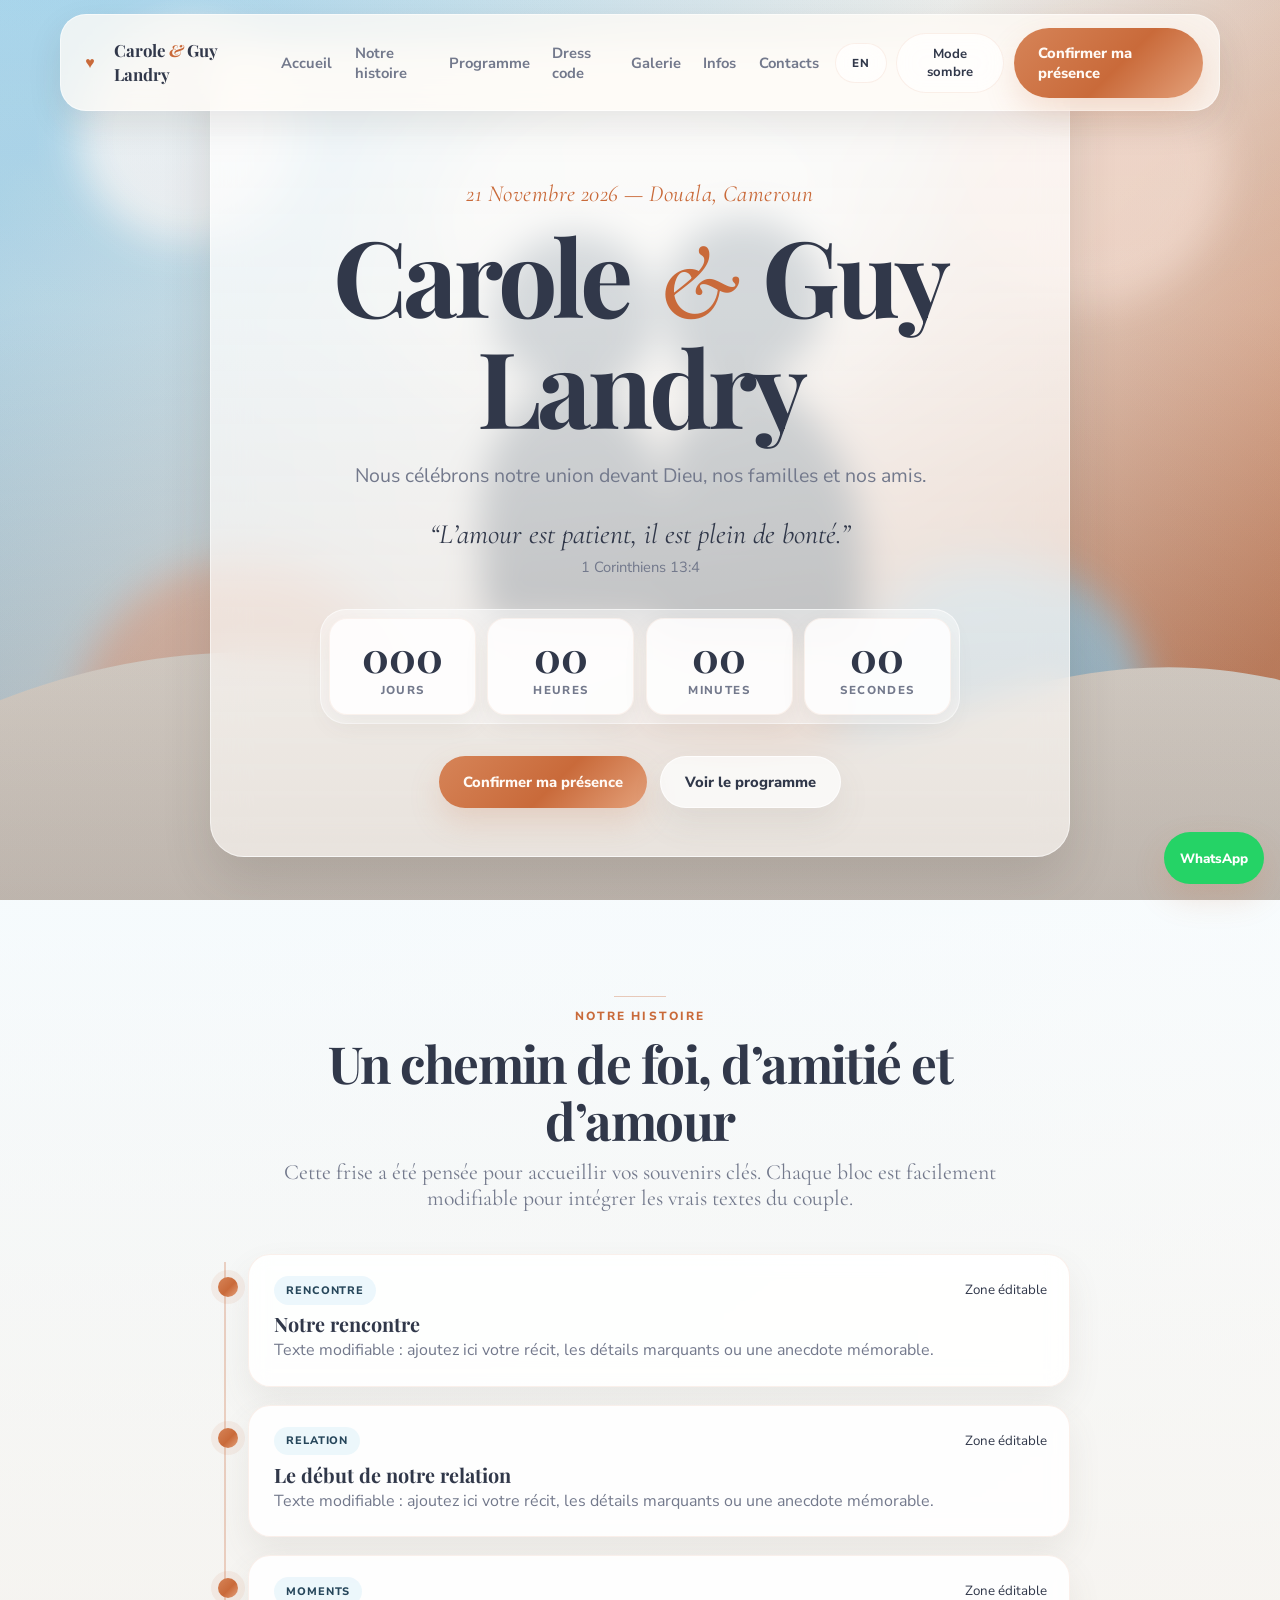
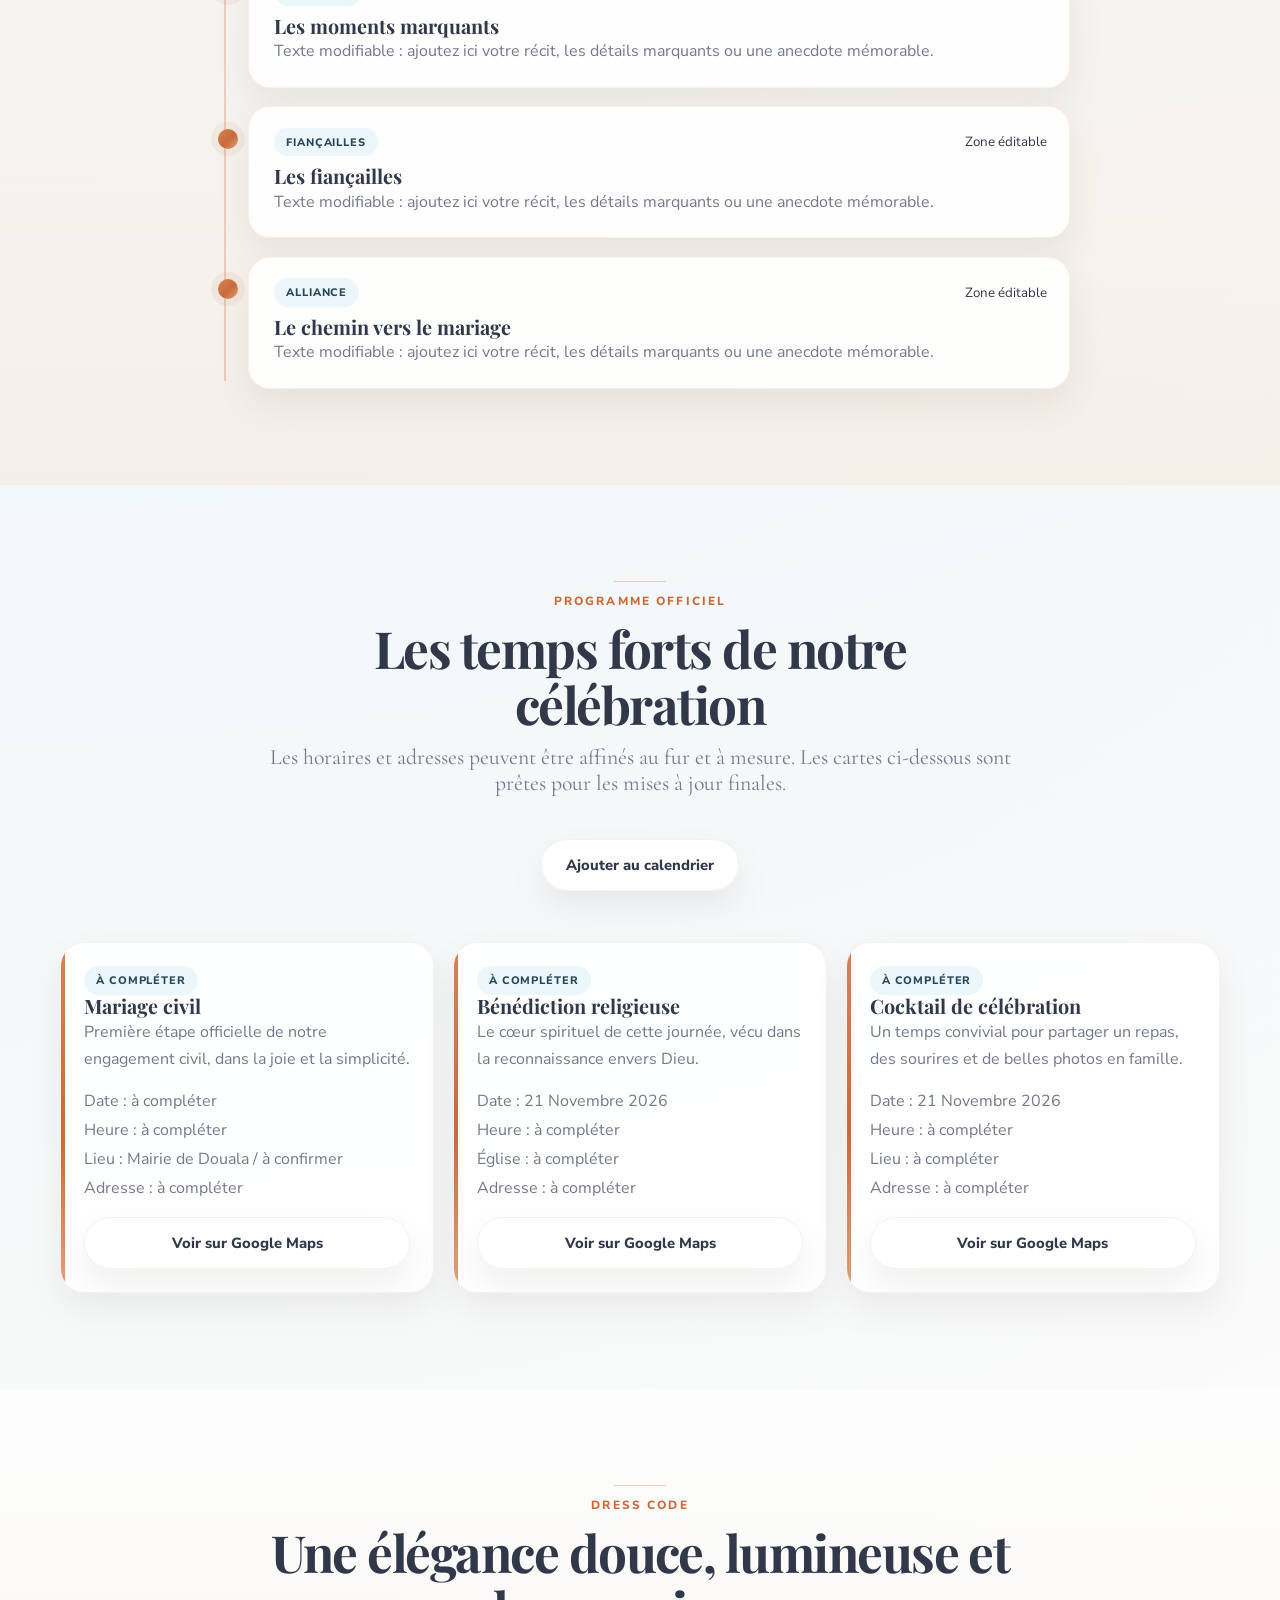
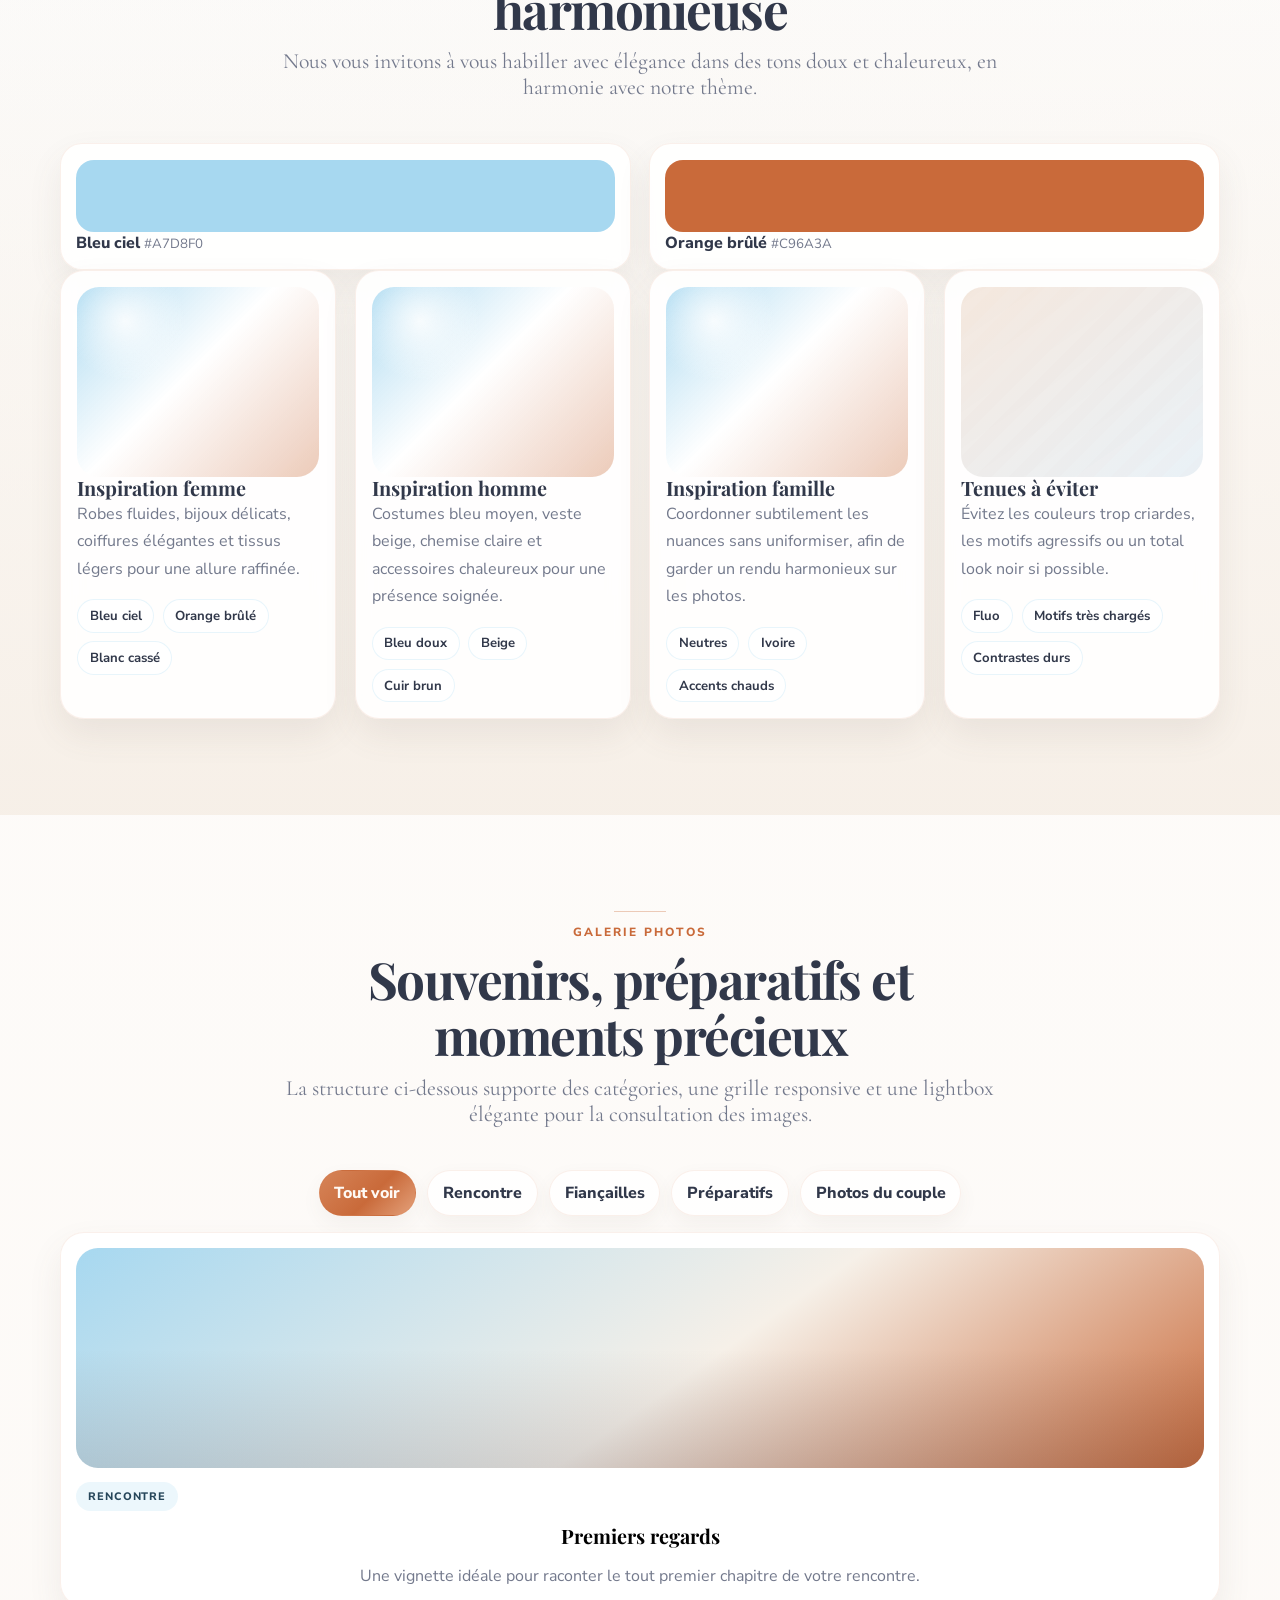
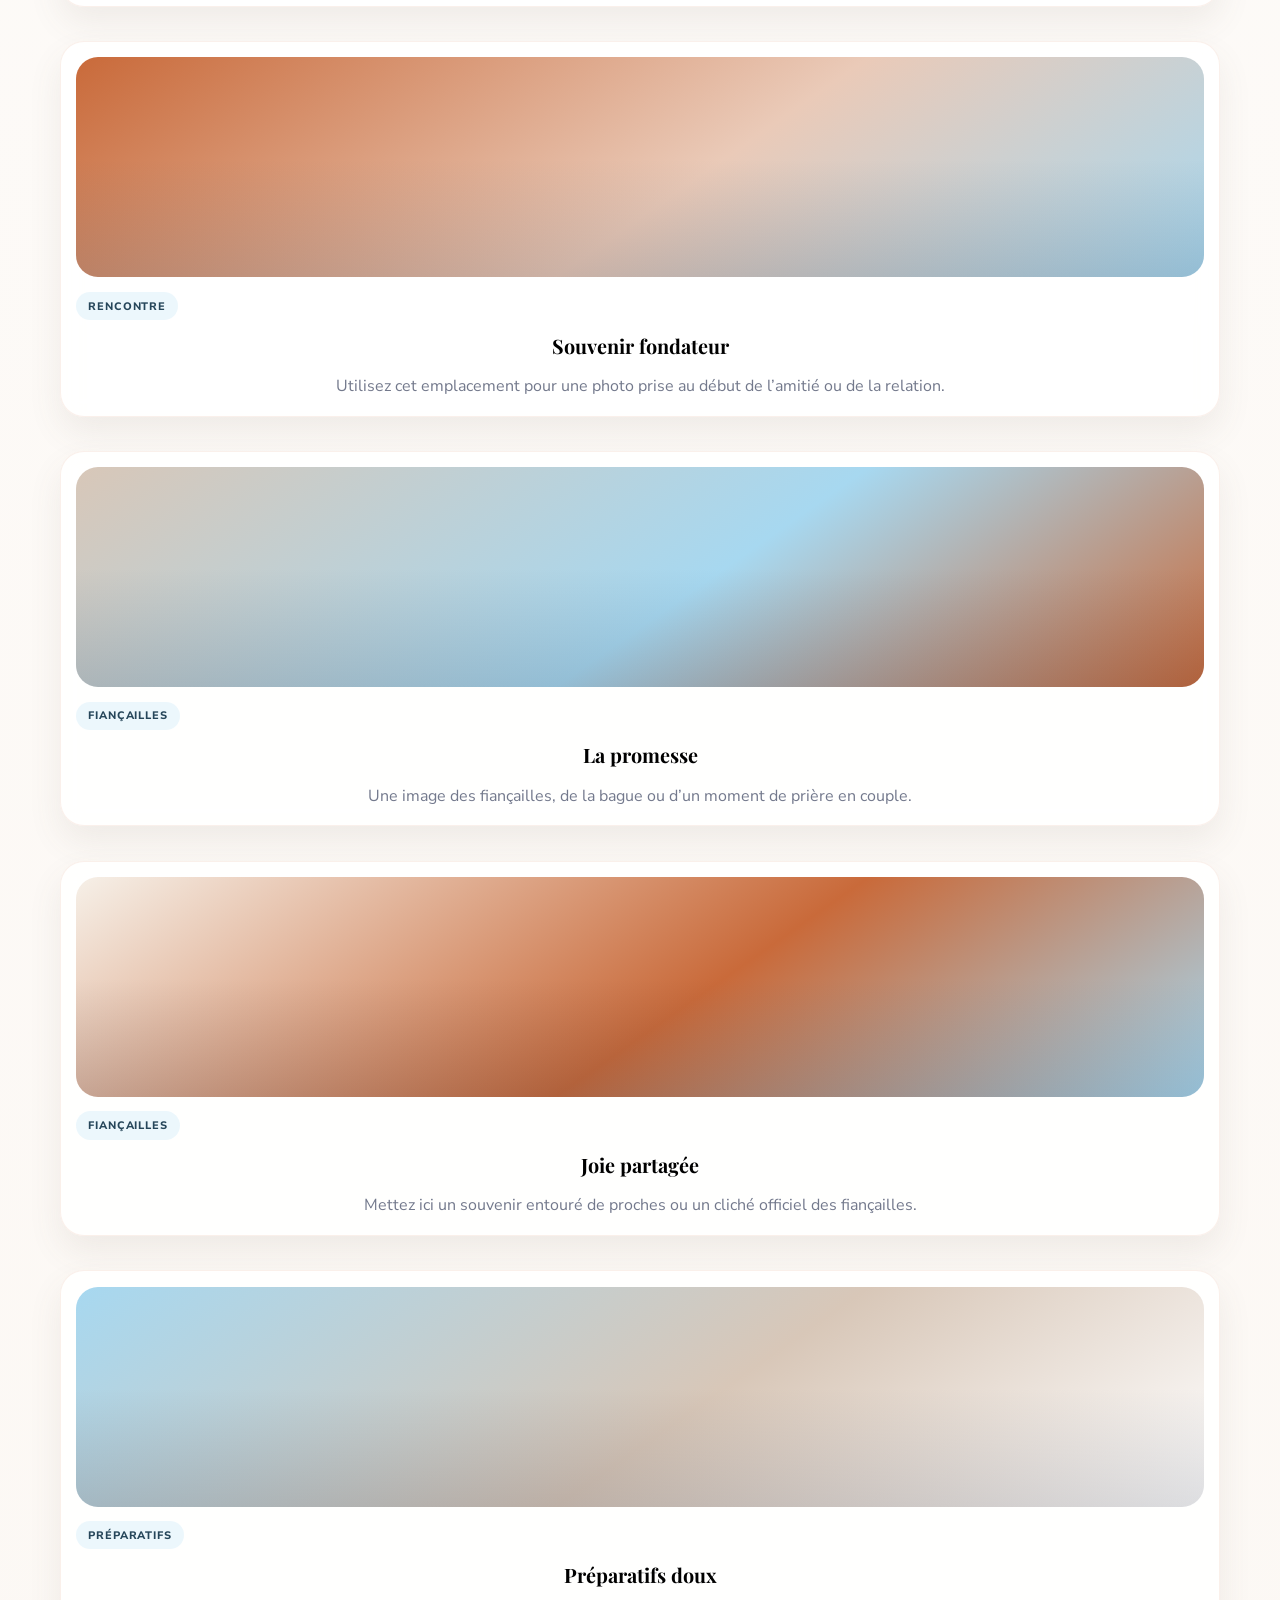
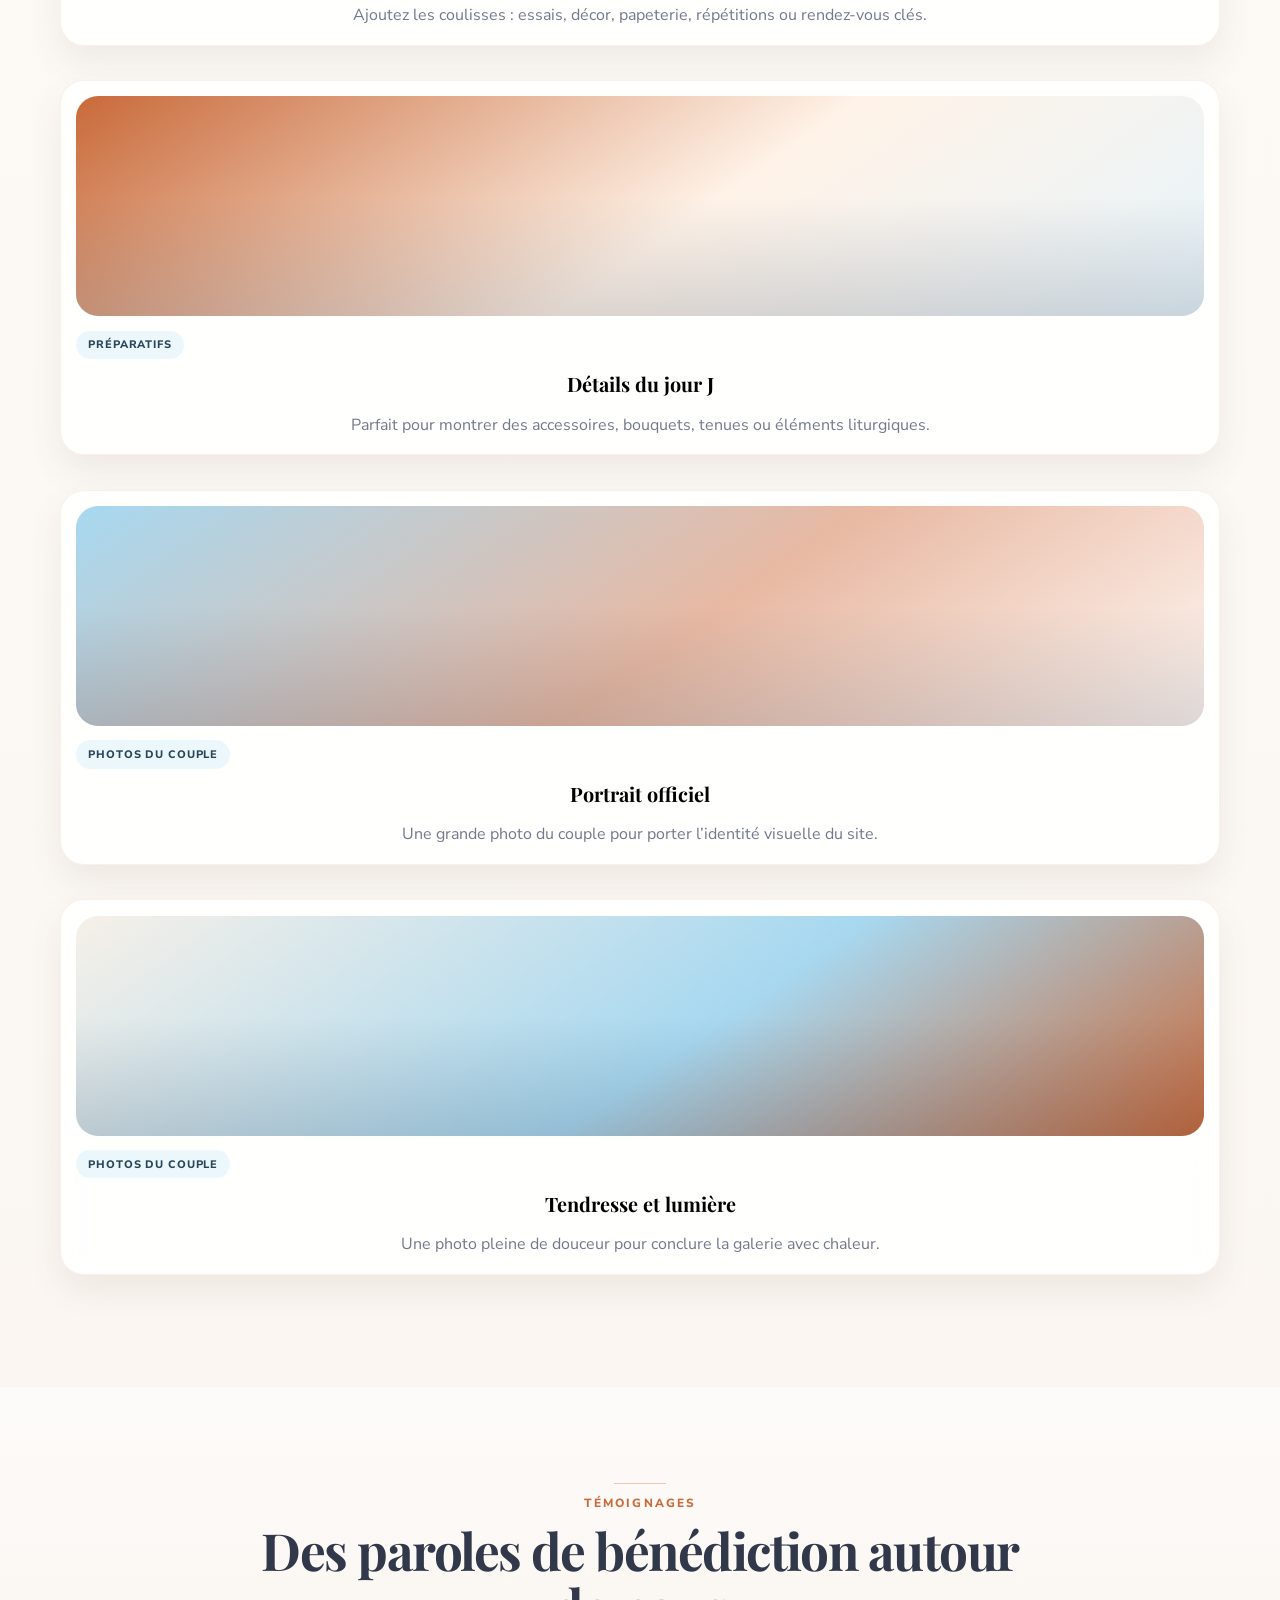
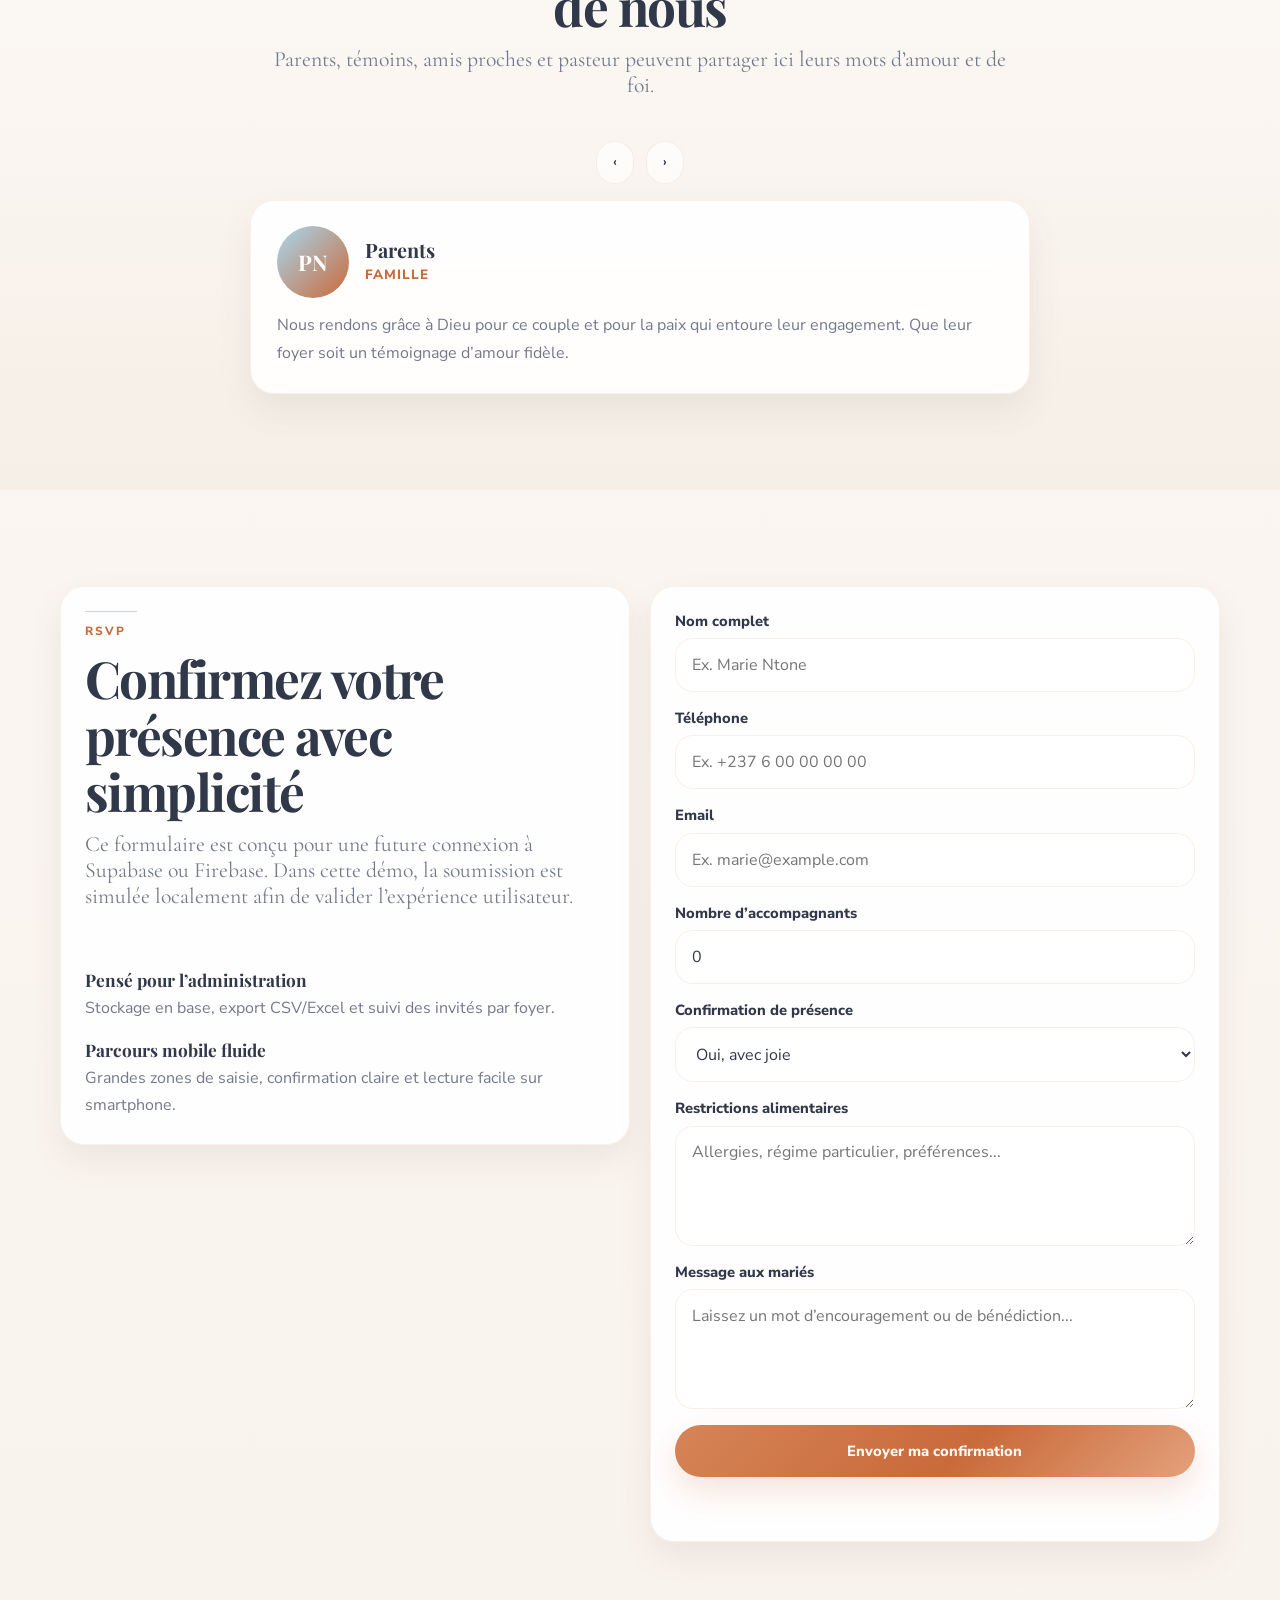
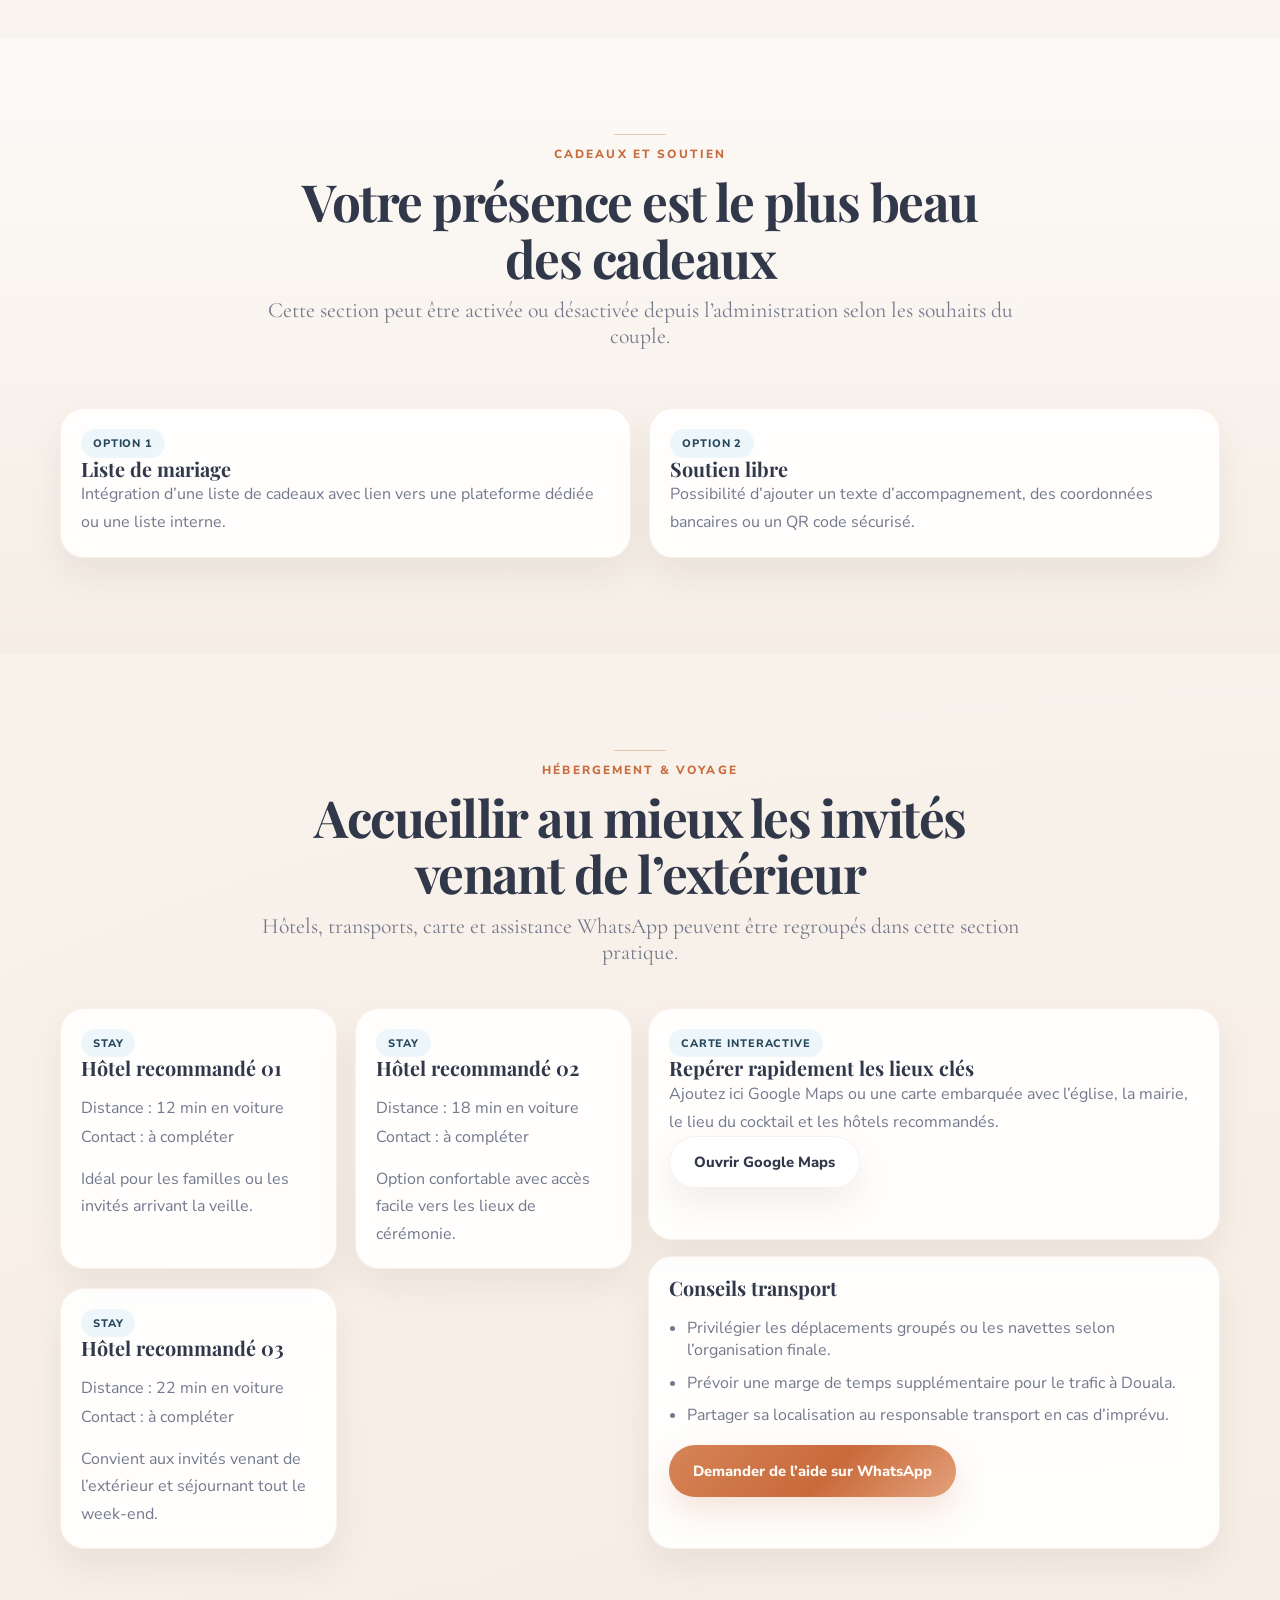
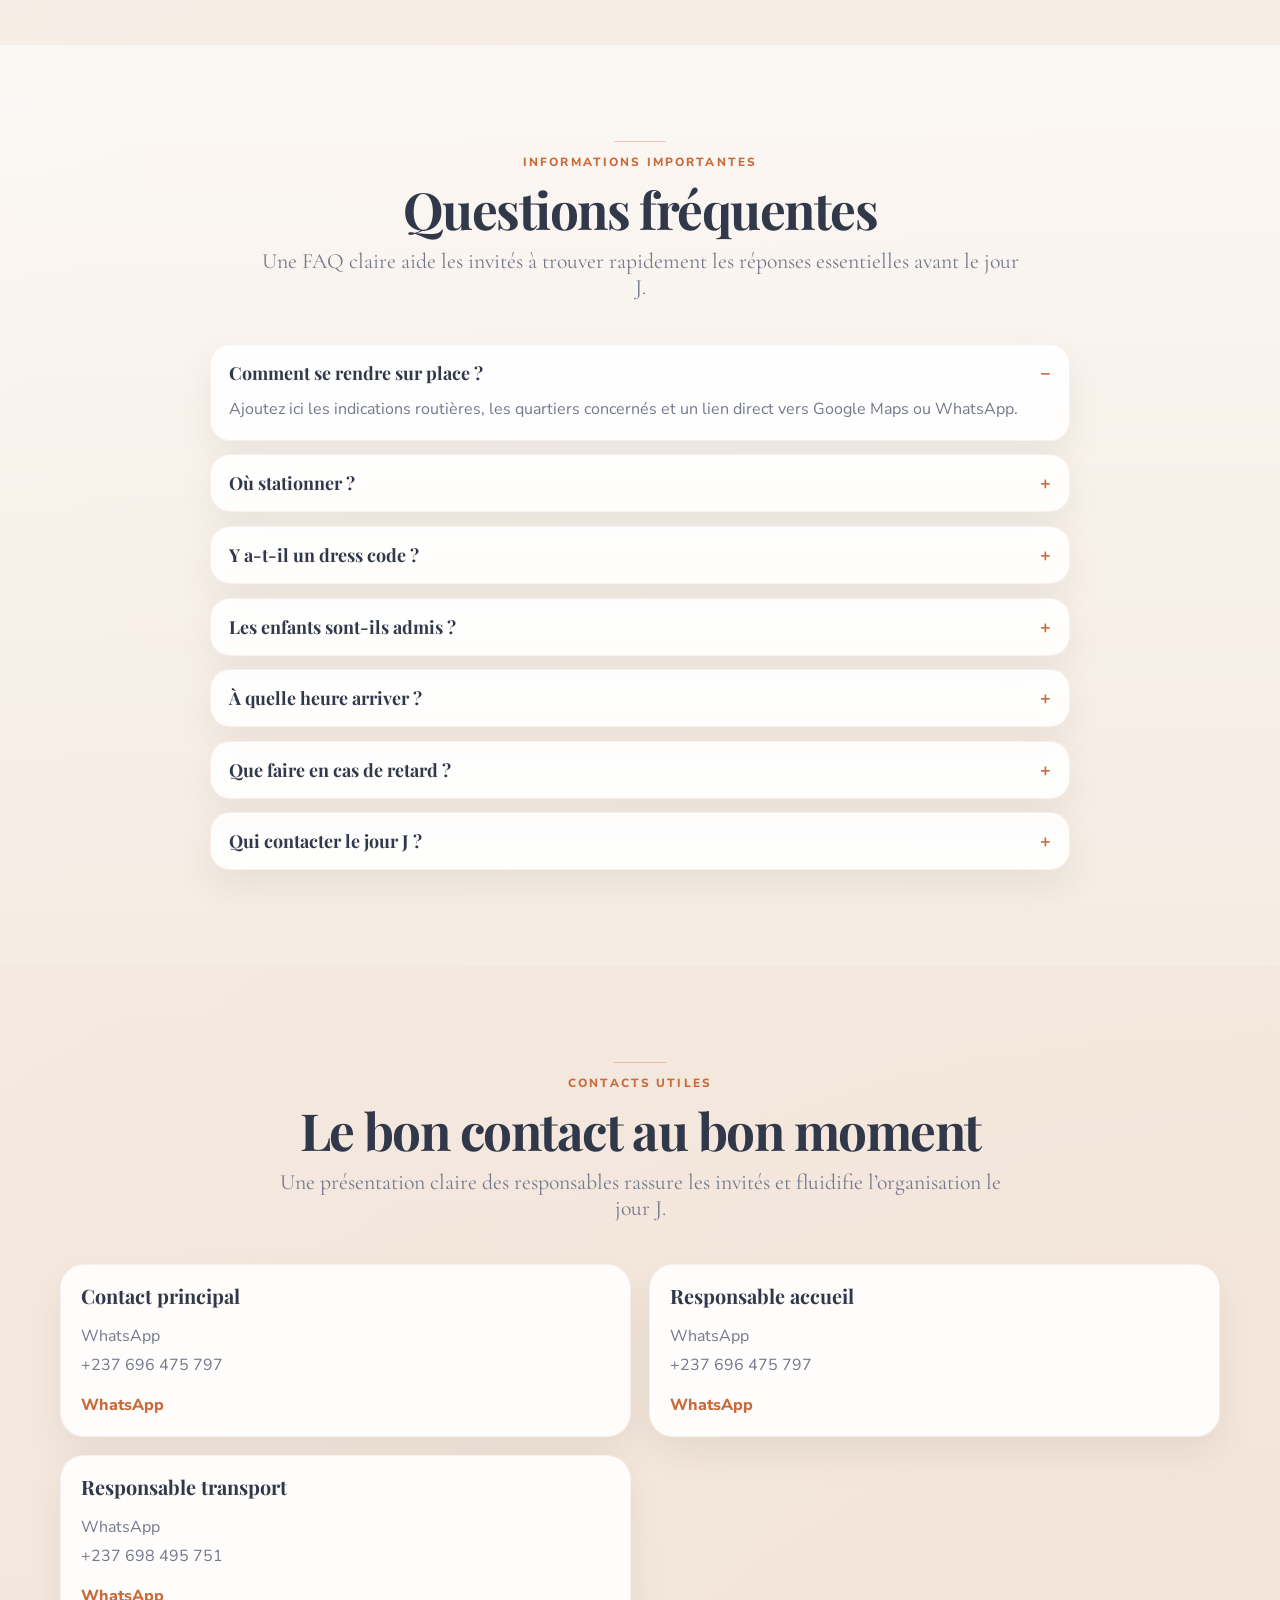
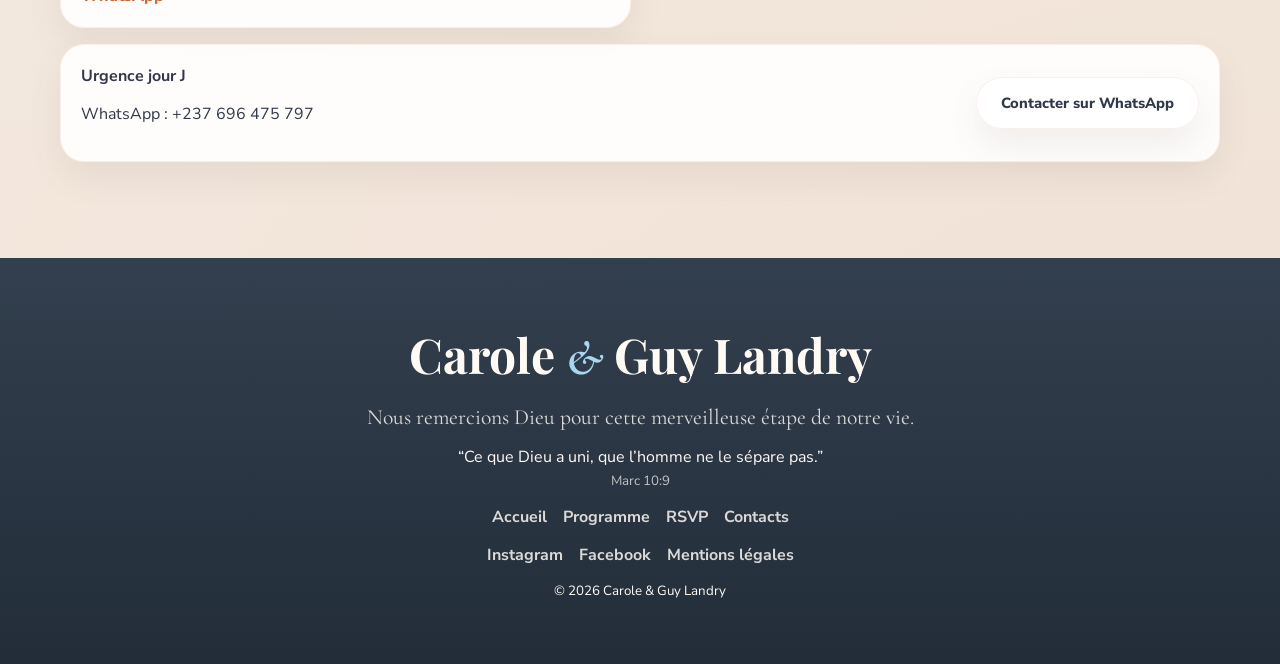
==== index.html @ ccc44579 "feat : adding RSVP feature" ====
<!doctype html>
<html lang="fr" data-theme="light">
  <head>
    <meta charset="utf-8" />
    <meta name="viewport" content="width=device-width, initial-scale=1" />
    <title>Carole & Guy Landry | Mariage chrétien à Douala</title>
    <meta
      name="description"
      content="Site de mariage chrétien de Carole & Guy Landry. Retrouvez le programme, les informations pratiques, la galerie, le RSVP et les contacts utiles pour le 21 novembre 2026 à Douala."
    />
    <meta name="theme-color" content="#C96A3A" />
    <meta property="og:title" content="Carole & Guy Landry — 21 Novembre 2026" />
    <meta
      property="og:description"
      content="Nous célébrons notre union devant Dieu, nos familles et nos amis."
    />
    <meta property="og:type" content="website" />
    <meta property="og:locale" content="fr_FR" />
    <link rel="preconnect" href="https://fonts.googleapis.com" />
    <link rel="preconnect" href="https://fonts.gstatic.com" crossorigin />
    <link
      href="https://fonts.googleapis.com/css2?family=Playfair+Display:wght@600;700;800&family=Cormorant+Garamond:wght@500;600;700&family=Nunito+Sans:wght@300;400;600;700;800&display=swap"
      rel="stylesheet"
    />
    <link rel="stylesheet" href="styles.css" />
    <script type="application/ld+json">
      {
        "@context": "https://schema.org",
        "@type": "Event",
        "name": "Mariage de Carole & Guy Landry",
        "startDate": "2026-11-21T10:00:00+01:00",
        "eventAttendanceMode": "https://schema.org/OfflineEventAttendanceMode",
        "eventStatus": "https://schema.org/EventScheduled",
        "location": {
          "@type": "Place",
          "name": "Douala, Cameroun",
          "address": {
            "@type": "PostalAddress",
            "addressLocality": "Douala",
            "addressCountry": "CM"
          }
        },
        "organizer": [
          { "@type": "Person", "name": "Carole" },
          { "@type": "Person", "name": "Guy Landry" }
        ]
      }
    </script>
  </head>
  <body>
    <div class="page-shell">
      <header class="site-header">
        <div class="container nav-wrap">
          <a class="brand" href="#accueil" aria-label="Retour en haut de page">
            <span class="brand-icon" aria-hidden="true">♥</span>
            <span class="brand-copy">
              <strong>Carole <span>&amp;</span> Guy Landry</strong>
            </span>
          </a>

          <nav class="desktop-nav" aria-label="Navigation principale">
            <a href="#accueil" data-i18n="navHome">Accueil</a>
            <a href="#histoire" data-i18n="navStory">Notre histoire</a>
            <a href="#programme" data-i18n="navProgram">Programme</a>
            <a href="#dress-code">Dress code</a>
            <a href="#galerie">Galerie</a>
            <a href="#infos">Infos</a>
            <a href="#contacts" data-i18n="navContacts">Contacts</a>
          </nav>

          <div class="header-actions">
            <button
              class="header-pill"
              id="language-toggle"
              type="button"
              aria-label="Switch language"
            >
              EN
            </button>
            <button
              class="header-icon"
              id="theme-toggle"
              type="button"
              aria-label="Activer le mode sombre"
              data-i18n-aria-label="themeToggle"
            >
              <span id="theme-toggle-label">Mode sombre</span>
            </button>
            <a class="button button-primary header-rsvp" href="#rsvp" data-i18n="ctaRsvp">
              Confirmer
            </a>
          </div>
        </div>
      </header>

      <a
        class="floating-whatsapp"
        href="https://wa.me/237696475797?text=Bonjour%2C%20je%20souhaite%20obtenir%20de%20l%27aide%20pour%20le%20mariage%20de%20Carole%20et%20Guy%20Landry."
        target="_blank"
        rel="noreferrer"
        aria-label="WhatsApp"
      >
        WhatsApp
      </a>

      <main>
        <section class="hero" id="accueil">
          <div class="hero-media" aria-hidden="true"></div>
          <div class="hero-overlay" aria-hidden="true"></div>

          <div class="container hero-inner">
            <p class="hero-date font-display" data-i18n="heroDate">
              21 Novembre 2026 — Douala, Cameroun
            </p>

            <h1 class="hero-title">
              <span>Carole</span>
              <em>&amp;</em>
              <span>Guy Landry</span>
            </h1>

            <p class="hero-subtitle" data-i18n="heroSubtitle">
              Nous célébrons notre union devant Dieu, nos familles et nos amis.
            </p>

            <blockquote class="hero-verse">
              <p data-i18n="heroVerse">“L’amour est patient, il est plein de bonté.”</p>
              <cite data-i18n="heroVerseRef">1 Corinthiens 13:4</cite>
            </blockquote>

            <div class="countdown-shell" aria-labelledby="countdown-title">
              <h2 class="sr-only" id="countdown-title" data-i18n="countdownTitle">
                Chaque jour nous rapproche de cette alliance
              </h2>
              <div class="countdown-grid" role="timer" aria-live="polite">
                <div class="countdown-item">
                  <strong id="days">000</strong>
                  <span data-i18n="countdownDays">Jours</span>
                </div>
                <div class="countdown-item">
                  <strong id="hours">00</strong>
                  <span data-i18n="countdownHours">Heures</span>
                </div>
                <div class="countdown-item">
                  <strong id="minutes">00</strong>
                  <span data-i18n="countdownMinutes">Minutes</span>
                </div>
                <div class="countdown-item">
                  <strong id="seconds">00</strong>
                  <span data-i18n="countdownSeconds">Secondes</span>
                </div>
              </div>
            </div>

            <div class="hero-actions">
              <a class="button button-primary" href="#rsvp" data-i18n="ctaRsvp">
                Confirmer ma présence
              </a>
              <a class="button button-outline" href="#programme" data-i18n="ctaProgram">
                Voir le programme
              </a>
            </div>
          </div>
        </section>

        <section class="section section-soft" id="histoire">
          <div class="container narrow">
            <div class="section-heading centered">
              <span class="section-line"></span>
              <p class="eyebrow" data-i18n="storyEyebrow">Notre histoire</p>
              <h2 data-i18n="storyTitle">Un chemin de foi, d’amitié et d’amour</h2>
              <p class="section-intro font-display" data-i18n="storyIntro">
                Cette frise a été pensée pour accueillir vos souvenirs clés. Chaque bloc est facilement modifiable pour intégrer les vrais textes du couple.
              </p>
            </div>
            <div class="timeline" id="story-timeline" aria-live="polite"></div>
          </div>
        </section>

        <section class="section" id="programme">
          <div class="container">
            <div class="section-heading centered">
              <span class="section-line"></span>
              <p class="eyebrow" data-i18n="programEyebrow">Programme officiel</p>
              <h2 data-i18n="programTitle">Les temps forts de notre célébration</h2>
              <p class="section-intro font-display" data-i18n="programIntro">
                Les horaires et adresses peuvent être affinés au fur et à mesure. Les cartes ci-dessous sont prêtes pour les mises à jour finales.
              </p>
            </div>

            <div class="program-toolbar">
              <button
                class="button button-secondary"
                id="calendar-download"
                type="button"
                data-i18n="calendarButton"
              >
                Ajouter au calendrier
              </button>
            </div>
            <p class="inline-status" id="calendar-status" role="status" aria-live="polite"></p>
            <div class="program-grid" id="program-grid"></div>
          </div>
        </section>

        <section class="section section-soft" id="dress-code">
          <div class="container">
            <div class="section-heading centered">
              <span class="section-line"></span>
              <p class="eyebrow" data-i18n="dressEyebrow">Dress code</p>
              <h2 data-i18n="dressTitle">Une élégance douce, lumineuse et harmonieuse</h2>
              <p class="section-intro font-display" data-i18n="dressIntro">
                Nous vous invitons à vous habiller avec élégance dans des tons doux et chaleureux, en harmonie avec notre thème.
              </p>
            </div>

            <div class="palette-grid">
              <article class="swatch-card sky">
                <span class="swatch"></span>
                <strong data-i18n="dressSky">Bleu ciel</strong>
                <small>#A7D8F0</small>
              </article>
              <article class="swatch-card burnt">
                <span class="swatch"></span>
                <strong data-i18n="dressBurnt">Orange brûlé</strong>
                <small>#C96A3A</small>
              </article>
            </div>

            <div class="inspiration-grid" id="dress-inspiration"></div>
          </div>
        </section>

        <section class="section" id="galerie">
          <div class="container">
            <div class="section-heading centered">
              <span class="section-line"></span>
              <p class="eyebrow" data-i18n="galleryEyebrow">Galerie photos</p>
              <h2 data-i18n="galleryTitle">Souvenirs, préparatifs et moments précieux</h2>
              <p class="section-intro font-display" data-i18n="galleryIntro">
                La structure ci-dessous supporte des catégories, une grille responsive et une lightbox élégante pour la consultation des images.
              </p>
            </div>
            <div class="filter-row" id="gallery-filters"></div>
            <div class="gallery-masonry" id="gallery-grid"></div>
          </div>
        </section>

        <section class="section section-soft" id="temoignages">
          <div class="container">
            <div class="section-heading centered">
              <span class="section-line"></span>
              <p class="eyebrow" data-i18n="testimonialsEyebrow">Témoignages</p>
              <h2 data-i18n="testimonialsTitle">Des paroles de bénédiction autour de nous</h2>
              <p class="section-intro font-display" data-i18n="testimonialsIntro">
                Parents, témoins, amis proches et pasteur peuvent partager ici leurs mots d’amour et de foi.
              </p>
            </div>

            <div class="testimonial-controls">
              <button class="header-icon" id="testimonial-prev" type="button" data-i18n-aria-label="testimonialPrev">
                ‹
              </button>
              <button class="header-icon" id="testimonial-next" type="button" data-i18n-aria-label="testimonialNext">
                ›
              </button>
            </div>
            <div class="testimonial-card" id="testimonial-card" aria-live="polite"></div>
          </div>
        </section>

        <section class="section" id="rsvp">
          <div class="container rsvp-layout">
            <div class="rsvp-panel">
              <div class="section-heading left">
                <span class="section-line"></span>
                <p class="eyebrow" data-i18n="rsvpEyebrow">RSVP</p>
                <h2 data-i18n="rsvpTitle">Confirmez votre présence avec simplicité</h2>
                <p class="section-intro font-display" data-i18n="rsvpIntro">
                  Ce formulaire est conçu pour une future connexion à Supabase ou Firebase. Dans cette démo, la soumission est simulée localement afin de valider l’expérience utilisateur.
                </p>
              </div>

              <div class="feature-list">
                <div>
                  <strong data-i18n="rsvpFeatureOneTitle">Pensé pour l’administration</strong>
                  <p data-i18n="rsvpFeatureOneText">Stockage en base, export CSV/Excel et suivi des invités par foyer.</p>
                </div>
                <div>
                  <strong data-i18n="rsvpFeatureTwoTitle">Parcours mobile fluide</strong>
                  <p data-i18n="rsvpFeatureTwoText">Grandes zones de saisie, confirmation claire et lecture facile sur smartphone.</p>
                </div>
              </div>
            </div>

            <form class="rsvp-form" id="rsvp-form">
              <input type="text" name="website" tabindex="-1" autocomplete="off" aria-hidden="true" hidden />
              <label>
                <span data-i18n="formName">Nom complet</span>
                <input type="text" name="fullName" required data-i18n-placeholder="formNamePlaceholder" />
              </label>

              <label>
                <span data-i18n="formPhone">Téléphone</span>
                <input type="tel" name="phone" required data-i18n-placeholder="formPhonePlaceholder" />
              </label>

              <label>
                <span data-i18n="formEmail">Email</span>
                <input type="email" name="email" required data-i18n-placeholder="formEmailPlaceholder" />
              </label>

              <label>
                <span data-i18n="formGuests">Nombre d’accompagnants</span>
                <input type="number" name="guests" min="0" max="10" value="0" />
              </label>

              <label>
                <span data-i18n="formAttendance">Confirmation de présence</span>
                <select name="attendance" required>
                  <option value="yes" data-i18n="attendanceYes">Oui, avec joie</option>
                  <option value="maybe" data-i18n="attendanceMaybe">Je confirme bientôt</option>
                  <option value="no" data-i18n="attendanceNo">Je ne pourrai pas être présent</option>
                </select>
              </label>

              <label>
                <span data-i18n="formDiet">Restrictions alimentaires</span>
                <textarea name="diet" rows="3" data-i18n-placeholder="formDietPlaceholder"></textarea>
              </label>

              <label>
                <span data-i18n="formMessage">Message aux mariés</span>
                <textarea name="message" rows="4" data-i18n-placeholder="formMessagePlaceholder"></textarea>
              </label>

              <button class="button button-primary form-submit" type="submit" data-i18n="formSubmit">
                Envoyer ma confirmation
              </button>
              <p class="form-status" id="form-status" role="status" aria-live="polite"></p>
            </form>
          </div>
        </section>

        <section class="section section-soft" id="cadeaux" data-feature="gifts">
          <div class="container gifts-layout">
            <div class="section-heading centered">
              <span class="section-line"></span>
              <p class="eyebrow" data-i18n="giftEyebrow">Cadeaux et soutien</p>
              <h2 data-i18n="giftTitle">Votre présence est le plus beau des cadeaux</h2>
              <p class="section-intro font-display" data-i18n="giftIntro">
                Cette section peut être activée ou désactivée depuis l’administration selon les souhaits du couple.
              </p>
            </div>

            <div class="gift-cards">
              <article class="glass-card">
                <span class="card-tag" data-i18n="giftOptionOneTag">Option 1</span>
                <h3 data-i18n="giftOptionOneTitle">Liste de mariage</h3>
                <p data-i18n="giftOptionOneText">
                  Intégration d’une liste de cadeaux avec lien vers une plateforme dédiée ou une liste interne.
                </p>
              </article>
              <article class="glass-card">
                <span class="card-tag" data-i18n="giftOptionTwoTag">Option 2</span>
                <h3 data-i18n="giftOptionTwoTitle">Soutien libre</h3>
                <p data-i18n="giftOptionTwoText">
                  Possibilité d’ajouter un texte d’accompagnement, des coordonnées bancaires ou un QR code sécurisé.
                </p>
              </article>
            </div>
          </div>
        </section>

        <section class="section" id="voyage">
          <div class="container">
            <div class="section-heading centered">
              <span class="section-line"></span>
              <p class="eyebrow" data-i18n="travelEyebrow">Hébergement & voyage</p>
              <h2 data-i18n="travelTitle">Accueillir au mieux les invités venant de l’extérieur</h2>
              <p class="section-intro font-display" data-i18n="travelIntro">
                Hôtels, transports, carte et assistance WhatsApp peuvent être regroupés dans cette section pratique.
              </p>
            </div>

            <div class="travel-layout">
              <div class="hotel-grid" id="hotel-grid"></div>

              <aside class="travel-sidebar">
                <article class="map-card">
                  <span class="card-tag" data-i18n="travelMapTag">Carte interactive</span>
                  <h3 data-i18n="travelMapTitle">Repérer rapidement les lieux clés</h3>
                  <p data-i18n="travelMapText">
                    Ajoutez ici Google Maps ou une carte embarquée avec l’église, la mairie, le lieu du cocktail et les hôtels recommandés.
                  </p>
                  <a
                    class="button button-secondary"
                    href="https://maps.google.com/?q=Douala,Cameroun"
                    target="_blank"
                    rel="noreferrer"
                    data-i18n="travelMapButton"
                  >
                    Ouvrir Google Maps
                  </a>
                </article>

                <article class="tip-card">
                  <h3 data-i18n="travelTipsTitle">Conseils transport</h3>
                  <ul class="tip-list" id="travel-tips"></ul>
                  <a
                    class="button button-primary"
                    href="https://wa.me/237698495751?text=Bonjour%2C%20j%27ai%20besoin%20d%27aide%20pour%20le%20transport%20du%20mariage%20de%20Carole%20et%20Guy%20Landry."
                    target="_blank"
                    rel="noreferrer"
                    data-i18n="travelWhatsappButton"
                  >
                    Demander de l’aide sur WhatsApp
                  </a>
                </article>
              </aside>
            </div>
          </div>
        </section>

        <section class="section section-soft" id="infos">
          <div class="container narrow">
            <div class="section-heading centered">
              <span class="section-line"></span>
              <p class="eyebrow" data-i18n="faqEyebrow">Informations importantes</p>
              <h2 data-i18n="faqTitle">Questions fréquentes</h2>
              <p class="section-intro font-display" data-i18n="faqIntro">
                Une FAQ claire aide les invités à trouver rapidement les réponses essentielles avant le jour J.
              </p>
            </div>
            <div class="faq-list" id="faq-list"></div>
          </div>
        </section>

        <section class="section" id="contacts">
          <div class="container">
            <div class="section-heading centered">
              <span class="section-line"></span>
              <p class="eyebrow" data-i18n="contactsEyebrow">Contacts utiles</p>
              <h2 data-i18n="contactsTitle">Le bon contact au bon moment</h2>
              <p class="section-intro font-display" data-i18n="contactsIntro">
                Une présentation claire des responsables rassure les invités et fluidifie l’organisation le jour J.
              </p>
            </div>

            <div class="contacts-grid" id="contacts-grid"></div>
            <div class="emergency-banner">
              <div>
                <strong data-i18n="emergencyTitle">Urgence jour J</strong>
                <p data-i18n="emergencyText">WhatsApp : +237 696 475 797</p>
              </div>
              <a
                class="button button-secondary"
                href="https://wa.me/237696475797?text=Bonjour%2C%20j%27ai%20besoin%20d%27aide%20pour%20le%20mariage%20de%20Carole%20et%20Guy%20Landry."
                target="_blank"
                rel="noreferrer"
                data-i18n="emergencyButton"
              >
                Contacter sur WhatsApp
              </a>
            </div>
          </div>
        </section>
      </main>

      <footer class="site-footer">
        <div class="container footer-inner">
          <h2 class="footer-brand">Carole <span>&amp;</span> Guy Landry</h2>
          <p class="footer-copy" data-i18n="footerThanks">
            Nous remercions Dieu pour cette merveilleuse étape de notre vie.
          </p>
          <p class="footer-verse">
            <span data-i18n="footerVerse">“Ce que Dieu a uni, que l’homme ne le sépare pas.”</span>
            <small data-i18n="footerVerseRef">Marc 10:9</small>
          </p>
          <div class="footer-links">
            <a href="#accueil" data-i18n="footerHome">Accueil</a>
            <a href="#programme" data-i18n="footerProgram">Programme</a>
            <a href="#rsvp" data-i18n="footerRsvp">RSVP</a>
            <a href="#contacts" data-i18n="footerContacts">Contacts</a>
          </div>
          <div class="social-links">
            <a href="https://instagram.com" target="_blank" rel="noreferrer">Instagram</a>
            <a href="https://facebook.com" target="_blank" rel="noreferrer">Facebook</a>
            <a href="mailto:contact@example.com" data-i18n="footerLegal">Mentions légales</a>
          </div>
          <small>© 2026 Carole & Guy Landry</small>
        </div>
      </footer>
    </div>

    <div class="lightbox" id="lightbox" hidden>
      <div class="lightbox-backdrop" id="lightbox-close"></div>
      <div class="lightbox-dialog" role="dialog" aria-modal="true" aria-labelledby="lightbox-title">
        <button class="header-icon lightbox-dismiss" type="button" id="lightbox-dismiss" aria-label="Fermer">
          ×
        </button>
        <div class="lightbox-media" id="lightbox-media"></div>
        <div class="lightbox-copy">
          <span class="card-tag" id="lightbox-category"></span>
          <h3 id="lightbox-title"></h3>
          <p id="lightbox-description"></p>
        </div>
      </div>
    </div>

    <script src="script.js"></script>
  </body>
</html>
---- styles.css ----
:root {
  color-scheme: light;
  --background: #fcf8f4;
  --background-soft: #f5ede4;
  --foreground: #31384a;
  --muted: #73798c;
  --primary: #c96a3a;
  --primary-foreground: #fffaf5;
  --accent: #a7d8f0;
  --accent-strong: #8dcde9;
  --accent-foreground: #26465a;
  --card: rgba(255, 255, 255, 0.9);
  --card-strong: rgba(255, 255, 255, 0.97);
  --border: rgba(201, 106, 58, 0.1);
  --border-strong: rgba(167, 216, 240, 0.26);
  --shadow-soft: 0 16px 34px rgba(97, 84, 76, 0.09);
  --shadow-warm: 0 14px 32px rgba(201, 106, 58, 0.18);
  --gradient-warm: linear-gradient(135deg, #d68458 0%, #c96a3a 55%, #e4a17b 100%);
  --gradient-soft: linear-gradient(180deg, rgba(167, 216, 240, 0.14), rgba(255, 255, 255, 0.96));
  --gradient-section: linear-gradient(180deg, rgba(255, 255, 255, 0.58), rgba(245, 237, 228, 0.82));
  --radius-xl: 28px;
  --radius-lg: 22px;
  --radius-md: 16px;
  --radius-pill: 999px;
  --max-width: 1160px;
  --transition: 180ms ease;
}

html[data-theme="dark"] {
  color-scheme: dark;
  --background: #243140;
  --background-soft: #2a3a4b;
  --foreground: #f9f1e8;
  --muted: #d4c8bb;
  --primary: #e5966b;
  --primary-foreground: #1f2c39;
  --accent: #7cc9ed;
  --accent-strong: #a7d8f0;
  --accent-foreground: #102432;
  --card: rgba(43, 58, 73, 0.86);
  --card-strong: rgba(50, 69, 85, 0.92);
  --border: rgba(167, 216, 240, 0.14);
  --border-strong: rgba(167, 216, 240, 0.24);
  --shadow-soft: 0 18px 38px rgba(0, 0, 0, 0.22);
  --shadow-warm: 0 14px 32px rgba(0, 0, 0, 0.24);
  --gradient-warm: linear-gradient(135deg, #efab83 0%, #d78050 55%, #c96a3a 100%);
  --gradient-soft: linear-gradient(180deg, rgba(124, 201, 237, 0.1), rgba(50, 69, 85, 0.94));
  --gradient-section: linear-gradient(180deg, rgba(42, 58, 73, 0.7), rgba(36, 49, 63, 0.95));
}

* {
  box-sizing: border-box;
}

html {
  scroll-behavior: smooth;
}

body {
  margin: 0;
  font-family: "Nunito Sans", sans-serif;
  color: var(--foreground);
  background:
    radial-gradient(circle at top left, rgba(167, 216, 240, 0.32), transparent 28%),
    radial-gradient(circle at bottom right, rgba(201, 106, 58, 0.09), transparent 24%),
    linear-gradient(180deg, #ffffff 0%, var(--background) 50%, var(--background-soft) 100%);
}

a {
  color: inherit;
  text-decoration: none;
}

button,
input,
select,
textarea {
  font: inherit;
}

button {
  appearance: none;
}

img {
  display: block;
  max-width: 100%;
}

.sr-only {
  position: absolute;
  width: 1px;
  height: 1px;
  padding: 0;
  margin: -1px;
  overflow: hidden;
  clip: rect(0, 0, 0, 0);
  white-space: nowrap;
  border: 0;
}

.page-shell {
  overflow-x: clip;
}

.container {
  width: min(calc(100% - 2rem), var(--max-width));
  margin: 0 auto;
}

.narrow {
  width: min(calc(100% - 2rem), 860px);
}

.font-display {
  font-family: "Cormorant Garamond", serif;
}

.site-header {
  position: fixed;
  inset: 0 0 auto 0;
  z-index: 50;
  background: transparent;
}

.nav-wrap {
  display: flex;
  align-items: center;
  justify-content: space-between;
  gap: 1rem;
  margin-top: 0.9rem;
  padding: 0.8rem 1rem;
  border-radius: 26px;
  background: rgba(255, 251, 247, 0.78);
  border: 1px solid rgba(255, 255, 255, 0.55);
  box-shadow: 0 14px 34px rgba(56, 48, 43, 0.1);
  backdrop-filter: blur(16px);
}

html[data-theme="dark"] .nav-wrap {
  background: rgba(38, 52, 67, 0.78);
  border-color: rgba(167, 216, 240, 0.14);
  box-shadow: 0 14px 34px rgba(0, 0, 0, 0.18);
}

.brand {
  display: inline-flex;
  align-items: center;
  gap: 0.7rem;
  min-width: 0;
  color: var(--foreground);
}

.brand-icon {
  display: grid;
  place-items: center;
  width: 28px;
  height: 28px;
  color: var(--primary);
  font-size: 1rem;
}

.brand-copy strong {
  font-family: "Playfair Display", serif;
  font-size: 1.05rem;
  font-weight: 700;
}

.brand-copy span {
  color: var(--primary);
  font-style: italic;
}

.desktop-nav {
  display: none;
  align-items: center;
  gap: 1.4rem;
}

.desktop-nav a {
  color: var(--muted);
  font-size: 0.92rem;
  font-weight: 700;
  transition: color var(--transition);
}

.desktop-nav a:hover,
.desktop-nav a:focus-visible {
  color: var(--primary);
}

.header-actions {
  display: flex;
  align-items: center;
  gap: 0.6rem;
}

.header-pill,
.header-icon {
  display: inline-flex;
  align-items: center;
  justify-content: center;
  min-height: 40px;
  border-radius: var(--radius-pill);
  border: 1px solid var(--border);
  background: rgba(255, 255, 255, 0.66);
  color: var(--foreground);
  backdrop-filter: blur(12px);
  cursor: pointer;
  transition: transform var(--transition), border-color var(--transition), background var(--transition);
}

html[data-theme="dark"] .header-pill,
html[data-theme="dark"] .header-icon {
  background: rgba(255, 255, 255, 0.04);
  color: var(--foreground);
}

.header-pill {
  padding: 0.7rem 1rem;
  font-size: 0.72rem;
  font-weight: 800;
  letter-spacing: 0.08em;
  text-transform: uppercase;
}

.header-icon {
  padding: 0.7rem 1rem;
  font-size: 0.82rem;
  font-weight: 700;
}

.header-pill:hover,
.header-icon:hover,
.button:hover {
  transform: translateY(-1px);
}

.header-rsvp {
  display: none;
}

.button {
  display: inline-flex;
  align-items: center;
  justify-content: center;
  min-height: 52px;
  padding: 0.92rem 1.5rem;
  border-radius: var(--radius-pill);
  font-size: 0.92rem;
  font-weight: 800;
  border: 0;
  cursor: pointer;
  transition: transform var(--transition), background var(--transition), color var(--transition), border-color var(--transition);
}

.button-primary {
  color: var(--primary-foreground);
  background: var(--gradient-warm);
  box-shadow: var(--shadow-warm);
}

.button-secondary {
  color: var(--foreground);
  background: var(--card-strong);
  border: 1px solid var(--border);
  box-shadow: var(--shadow-soft);
}

.button-outline {
  color: var(--foreground);
  background: rgba(255, 255, 255, 0.7);
  border: 1px solid rgba(255, 255, 255, 0.72);
  box-shadow: var(--shadow-soft);
}

.hero {
  position: relative;
  min-height: 100vh;
  display: flex;
  align-items: center;
  justify-content: center;
  overflow: hidden;
}

.hero-media,
.hero-overlay {
  position: absolute;
  inset: 0;
}

.hero-media {
  background:
    linear-gradient(180deg, rgba(22, 34, 48, 0.04), rgba(22, 34, 48, 0.12)),
    url("hero-portrait.svg") center center / cover no-repeat;
  transform: scale(1.02);
}

.hero-overlay {
  background:
    linear-gradient(180deg, rgba(255, 255, 255, 0.08) 0%, rgba(255, 255, 255, 0.14) 34%, rgba(38, 49, 63, 0.16) 100%),
    linear-gradient(180deg, rgba(167, 216, 240, 0.08) 0%, rgba(201, 106, 58, 0.08) 100%);
}

.hero-inner {
  position: relative;
  z-index: 1;
  max-width: 860px;
  padding: 8.5rem 2rem 3rem;
  text-align: center;
  color: var(--foreground);
  background: linear-gradient(180deg, rgba(255, 255, 255, 0.76), rgba(255, 251, 247, 0.64));
  border: 1px solid rgba(255, 255, 255, 0.52);
  border-radius: 34px;
  box-shadow: 0 24px 50px rgba(58, 49, 43, 0.14);
  backdrop-filter: blur(18px);
}

html[data-theme="dark"] .hero-inner {
  background: linear-gradient(180deg, rgba(45, 60, 76, 0.76), rgba(38, 52, 67, 0.7));
  border-color: rgba(167, 216, 240, 0.16);
  box-shadow: 0 24px 50px rgba(0, 0, 0, 0.22);
}

.hero-date {
  margin: 0 0 1rem;
  font-size: clamp(1.15rem, 2.2vw, 1.45rem);
  font-style: italic;
  letter-spacing: 0.02em;
  color: var(--primary);
}

.hero-title {
  margin: 0;
  font-family: "Playfair Display", serif;
  font-size: clamp(3.5rem, 10vw, 6.6rem);
  line-height: 0.96;
  letter-spacing: -0.04em;
  text-shadow: none;
}

.hero-title em {
  margin: 0 0.5rem;
  font-family: "Cormorant Garamond", serif;
  font-style: italic;
  color: var(--primary);
  font-weight: 600;
}

.hero-subtitle {
  margin: 1.4rem auto 0;
  max-width: 640px;
  font-size: clamp(1rem, 2.4vw, 1.22rem);
  line-height: 1.72;
  color: var(--muted);
}

.hero-verse {
  margin: 1.55rem auto 0;
  max-width: 520px;
}

.hero-verse p {
  margin: 0;
  font-family: "Cormorant Garamond", serif;
  font-size: clamp(1.35rem, 3vw, 1.75rem);
  font-style: italic;
  color: var(--foreground);
}

.hero-verse cite {
  display: block;
  margin-top: 0.35rem;
  font-style: normal;
  font-size: 0.92rem;
  color: var(--muted);
}

.countdown-shell {
  margin: 2rem auto 0;
  max-width: 640px;
  padding: 0.5rem;
  border-radius: 26px;
  background: rgba(255, 255, 255, 0.44);
  border: 1px solid rgba(255, 255, 255, 0.6);
}

html[data-theme="dark"] .countdown-shell {
  background: rgba(255, 255, 255, 0.04);
  border-color: rgba(167, 216, 240, 0.12);
}

.countdown-grid {
  display: grid;
  grid-template-columns: repeat(4, minmax(0, 1fr));
  gap: 0.7rem;
}

.countdown-item {
  padding: 1rem 0.6rem;
  border-radius: 18px;
  text-align: center;
  background: rgba(255, 255, 255, 0.84);
  border: 1px solid rgba(201, 106, 58, 0.08);
  box-shadow: 0 10px 24px rgba(97, 84, 76, 0.08);
}

.countdown-item strong {
  display: block;
  font-family: "Playfair Display", serif;
  font-size: clamp(1.75rem, 4vw, 2.6rem);
  line-height: 1;
  color: var(--foreground);
}

.countdown-item span {
  display: block;
  margin-top: 0.35rem;
  font-size: 0.72rem;
  font-weight: 800;
  letter-spacing: 0.12em;
  text-transform: uppercase;
  color: var(--muted);
}

.hero-actions {
  display: flex;
  flex-direction: column;
  align-items: center;
  gap: 0.8rem;
  margin-top: 2rem;
}

.section {
  padding: 6rem 0;
}

.section-soft {
  background: var(--gradient-section);
}

.section-heading {
  display: grid;
  gap: 0.7rem;
  margin-bottom: 2.7rem;
}

.section-heading.centered {
  max-width: 760px;
  margin-inline: auto;
  text-align: center;
}

.section-heading.left {
  max-width: 520px;
}

.section-line {
  width: 52px;
  height: 1px;
  background: rgba(201, 106, 58, 0.34);
}

.section-heading.centered .section-line {
  margin: 0 auto;
}

.eyebrow {
  margin: 0;
  color: var(--primary);
  font-size: 0.74rem;
  font-weight: 800;
  letter-spacing: 0.18em;
  text-transform: uppercase;
}

.section-heading h2 {
  margin: 0;
  font-family: "Playfair Display", serif;
  font-size: clamp(1.95rem, 4vw, 3.3rem);
  line-height: 1.1;
  letter-spacing: -0.03em;
}

.section-intro {
  margin: 0;
  font-size: clamp(1.12rem, 2vw, 1.36rem);
  color: var(--muted);
}

.timeline,
.program-grid,
.palette-grid,
.inspiration-grid,
.gallery-masonry,
.gift-cards,
.hotel-grid,
.contacts-grid {
  display: grid;
  gap: 1.15rem;
}

.timeline {
  position: relative;
  margin-left: 0.9rem;
}

.timeline::before {
  content: "";
  position: absolute;
  left: 0;
  top: 0.5rem;
  bottom: 0.5rem;
  width: 2px;
  background: rgba(201, 106, 58, 0.28);
}

.timeline-card,
.program-card,
.swatch-card,
.inspiration-card,
.gallery-card,
.testimonial-card,
.rsvp-form,
.rsvp-panel,
.glass-card,
.hotel-card,
.map-card,
.tip-card,
.faq-item,
.contact-card,
.emergency-banner {
  background: var(--card);
  border: 1px solid var(--border);
  box-shadow: var(--shadow-soft);
  backdrop-filter: blur(10px);
}

.timeline-card {
  position: relative;
  margin-left: 1.5rem;
  padding: 1.3rem 1.35rem 1.3rem 1.55rem;
  border-radius: 22px;
}

.timeline-card::before {
  content: "";
  position: absolute;
  left: -1.95rem;
  top: 1.35rem;
  width: 20px;
  height: 20px;
  border-radius: 50%;
  background: var(--gradient-warm);
  box-shadow: 0 0 0 7px rgba(201, 106, 58, 0.08);
}

.timeline-topline {
  display: flex;
  justify-content: space-between;
  gap: 0.75rem;
  align-items: center;
  margin-bottom: 0.55rem;
}

.timeline-card h3,
.program-card h3,
.inspiration-card h3,
.gallery-card h3,
.map-card h3,
.tip-card h3,
.glass-card h3,
.hotel-card h3,
.contact-card h3,
.testimonial-copy h3,
.lightbox-copy h3 {
  margin: 0;
  font-family: "Playfair Display", serif;
  font-size: 1.24rem;
  line-height: 1.2;
}

.timeline-card p,
.program-card p,
.inspiration-card p,
.gallery-card p,
.map-card p,
.tip-card p,
.glass-card p,
.hotel-card p,
.contact-card p,
.testimonial-copy p,
.lightbox-copy p,
.faq-item p,
.feature-list p {
  margin: 0;
  color: var(--muted);
  line-height: 1.72;
}

.card-tag {
  display: inline-flex;
  align-items: center;
  width: fit-content;
  padding: 0.42rem 0.75rem;
  border-radius: var(--radius-pill);
  background: rgba(167, 216, 240, 0.22);
  color: var(--accent-foreground);
  font-size: 0.68rem;
  font-weight: 800;
  letter-spacing: 0.08em;
  text-transform: uppercase;
}

.program-toolbar {
  display: flex;
  justify-content: center;
  margin-bottom: 0.8rem;
}

.inline-status {
  min-height: 1.4rem;
  margin: 0 0 1rem;
  text-align: center;
  color: var(--primary);
  font-weight: 800;
}

.program-card {
  position: relative;
  padding: 1.45rem;
  border-radius: 24px;
  overflow: hidden;
}

.program-card::after {
  content: "";
  position: absolute;
  inset: 0 auto 0 0;
  width: 4px;
  background: var(--gradient-warm);
}

.program-meta,
.contact-meta,
.hotel-meta {
  display: grid;
  gap: 0.45rem;
  margin: 1rem 0 1.1rem;
}

.program-meta span,
.contact-meta span,
.hotel-meta span {
  color: var(--muted);
}

.program-actions {
  display: flex;
  flex-direction: column;
  gap: 0.75rem;
  margin-top: 1rem;
}

.palette-grid {
  grid-template-columns: repeat(2, minmax(0, 1fr));
}

.swatch-card {
  border-radius: 22px;
  padding: 0.95rem;
  gap: 0.45rem;
}

.swatch-card strong {
  font-weight: 800;
}

.swatch-card small {
  color: var(--muted);
}

.swatch {
  display: block;
  width: 100%;
  height: 72px;
  border-radius: 18px;
}

.swatch-card.sky .swatch {
  background: #a7d8f0;
}

.swatch-card.burnt .swatch {
  background: #c96a3a;
}

.swatch-card.ivory .swatch {
  background: #f6f0e8;
}

.swatch-card.neutral .swatch {
  background: #d8c7b8;
}

.inspiration-card {
  padding: 1rem;
  border-radius: 24px;
}

.inspiration-visual {
  min-height: 190px;
  border-radius: 22px;
  background:
    radial-gradient(circle at 20% 18%, rgba(255, 255, 255, 0.84), transparent 24%),
    linear-gradient(135deg, rgba(167, 216, 240, 0.9) 0%, rgba(255, 255, 255, 0.76) 46%, rgba(201, 106, 58, 0.35) 100%);
}

.inspiration-card.avoid .inspiration-visual {
  background:
    linear-gradient(145deg, rgba(244, 231, 221, 0.96), rgba(232, 241, 247, 0.92)),
    repeating-linear-gradient(135deg, rgba(201, 106, 58, 0.18) 0 12px, transparent 12px 24px);
}

.inspiration-tags {
  display: flex;
  flex-wrap: wrap;
  gap: 0.55rem;
  margin-top: 1rem;
}

.tag-dot {
  display: inline-flex;
  align-items: center;
  padding: 0.42rem 0.72rem;
  border-radius: var(--radius-pill);
  background: rgba(255, 255, 255, 0.92);
  border: 1px solid var(--border-strong);
  font-size: 0.82rem;
  font-weight: 700;
}

.filter-row {
  display: flex;
  flex-wrap: wrap;
  justify-content: center;
  gap: 0.7rem;
  margin-bottom: 1rem;
}

.filter-chip {
  border: 1px solid var(--border);
  background: rgba(255, 255, 255, 0.82);
  color: var(--foreground);
  padding: 0.68rem 0.92rem;
  border-radius: var(--radius-pill);
  font-weight: 800;
  cursor: pointer;
  box-shadow: 0 8px 20px rgba(97, 84, 76, 0.06);
}

.filter-chip.active {
  color: var(--primary-foreground);
  background: var(--gradient-warm);
}

.gallery-masonry {
  columns: 1;
  column-gap: 1rem;
}

.gallery-card {
  display: inline-grid;
  width: 100%;
  margin: 0 0 1rem;
  padding: 0.95rem;
  border-radius: 24px;
  gap: 0.9rem;
  break-inside: avoid;
  cursor: pointer;
}

.gallery-preview {
  min-height: 220px;
  border-radius: 22px;
  position: relative;
  overflow: hidden;
}

.gallery-preview::after {
  content: "";
  position: absolute;
  inset: auto 0 0;
  height: 54%;
  background: linear-gradient(180deg, transparent, rgba(43, 49, 68, 0.16));
}

.testimonial-controls {
  display: flex;
  justify-content: center;
  gap: 0.75rem;
  margin-bottom: 1rem;
}

.testimonial-card {
  max-width: 780px;
  margin: 0 auto;
  padding: 1.6rem;
  border-radius: 24px;
}

.testimonial-header {
  display: flex;
  align-items: center;
  gap: 1rem;
  margin-bottom: 0.9rem;
}

.avatar {
  display: grid;
  place-items: center;
  width: 72px;
  height: 72px;
  border-radius: 50%;
  background: linear-gradient(135deg, var(--accent), var(--primary));
  color: #ffffff;
  font-family: "Playfair Display", serif;
  font-size: 1.35rem;
  font-weight: 700;
}

.testimonial-role {
  color: var(--primary);
  font-size: 0.84rem;
  font-weight: 800;
  letter-spacing: 0.08em;
  text-transform: uppercase;
}

.rsvp-layout {
  display: grid;
  gap: 1.2rem;
  align-items: start;
}

.rsvp-panel {
  display: grid;
  gap: 1rem;
  padding: 1.5rem;
  border-radius: 24px;
}

.feature-list {
  display: grid;
  gap: 1rem;
}

.feature-list strong {
  display: block;
  margin-bottom: 0.24rem;
  font-family: "Playfair Display", serif;
  font-size: 1.08rem;
}

.rsvp-form {
  display: grid;
  gap: 1rem;
  padding: 1.5rem;
  border-radius: 24px;
}

.rsvp-form label {
  display: grid;
  gap: 0.45rem;
}

.rsvp-form span {
  font-size: 0.92rem;
  font-weight: 800;
}

.rsvp-form input,
.rsvp-form select,
.rsvp-form textarea {
  width: 100%;
  min-height: 54px;
  padding: 0.92rem 1rem;
  border-radius: 18px;
  border: 1px solid var(--border);
  background: rgba(255, 255, 255, 0.96);
  color: var(--foreground);
  box-shadow: inset 0 1px 0 rgba(255, 255, 255, 0.7);
}

html[data-theme="dark"] .rsvp-form input,
html[data-theme="dark"] .rsvp-form select,
html[data-theme="dark"] .rsvp-form textarea {
  background: rgba(33, 48, 63, 0.88);
}

.rsvp-form textarea {
  min-height: 120px;
  resize: vertical;
}

.form-status {
  min-height: 1.5rem;
  margin: 0;
  color: var(--primary);
  font-weight: 800;
}

.gifts-layout {
  display: grid;
  gap: 1rem;
}

.gift-cards {
  grid-template-columns: repeat(1, minmax(0, 1fr));
}

.glass-card,
.hotel-card,
.map-card,
.tip-card,
.contact-card,
.emergency-banner {
  padding: 1.25rem;
  border-radius: 24px;
}

.travel-layout {
  display: grid;
  gap: 1rem;
}

.travel-sidebar {
  display: grid;
  gap: 1rem;
}

.tip-list {
  margin: 1rem 0 1.2rem;
  padding-left: 1.15rem;
  color: var(--muted);
  display: grid;
  gap: 0.65rem;
}

.faq-list {
  display: grid;
  gap: 0.85rem;
}

.faq-item {
  border-radius: 20px;
  padding: 1rem 1.15rem;
}

.faq-item summary {
  list-style: none;
  cursor: pointer;
  font-family: "Playfair Display", serif;
  font-size: 1.12rem;
  font-weight: 700;
}

.faq-item summary::-webkit-details-marker {
  display: none;
}

.faq-item summary::after {
  content: "+";
  float: right;
  color: var(--primary);
  font-family: "Nunito Sans", sans-serif;
}

.faq-item[open] summary::after {
  content: "−";
}

.faq-item p {
  margin-top: 0.8rem;
}

.contacts-grid {
  margin-bottom: 1rem;
}

.contact-card a,
.hotel-card a {
  color: var(--primary);
  font-weight: 800;
}

.emergency-banner {
  display: flex;
  flex-wrap: wrap;
  justify-content: space-between;
  align-items: center;
  gap: 1rem;
}

.site-footer {
  background:
    linear-gradient(180deg, rgba(47, 60, 75, 0.98), rgba(34, 45, 57, 1));
  color: #fffaf4;
  padding: 4rem 0;
  text-align: center;
}

.footer-inner {
  display: grid;
  gap: 1rem;
  justify-items: center;
}

.footer-brand {
  margin: 0;
  font-family: "Playfair Display", serif;
  font-size: clamp(2rem, 4vw, 3rem);
}

.footer-brand span {
  color: var(--accent);
  font-family: "Cormorant Garamond", serif;
  font-style: italic;
}

.footer-copy {
  margin: 0;
  max-width: 640px;
  font-family: "Cormorant Garamond", serif;
  font-size: 1.35rem;
  color: rgba(255, 250, 245, 0.84);
}

.footer-verse {
  margin: 0;
  display: grid;
  gap: 0.25rem;
}

.footer-verse small {
  color: rgba(255, 250, 245, 0.72);
}

.footer-links,
.social-links {
  display: flex;
  flex-wrap: wrap;
  justify-content: center;
  gap: 1rem;
}

.footer-links a,
.social-links a {
  color: rgba(255, 250, 245, 0.84);
  font-weight: 700;
}

.footer-links a:hover,
.social-links a:hover {
  color: var(--accent);
}

.floating-whatsapp {
  position: fixed;
  right: 1rem;
  bottom: 1rem;
  z-index: 40;
  display: inline-flex;
  align-items: center;
  justify-content: center;
  min-height: 52px;
  padding: 0.9rem 1rem;
  border-radius: var(--radius-pill);
  background: #25d366;
  color: #ffffff;
  font-size: 0.84rem;
  font-weight: 800;
  box-shadow: var(--shadow-warm);
}

.lightbox {
  position: fixed;
  inset: 0;
  z-index: 70;
  display: grid;
  place-items: center;
}

.lightbox-backdrop {
  position: absolute;
  inset: 0;
  background: rgba(22, 31, 43, 0.52);
  backdrop-filter: blur(8px);
}

.lightbox-dialog {
  position: relative;
  width: min(calc(100% - 2rem), 920px);
  display: grid;
  gap: 1rem;
  padding: 1rem;
  border-radius: 24px;
  background: var(--card-strong);
  border: 1px solid var(--border);
  box-shadow: var(--shadow-soft);
}

.lightbox-dismiss {
  position: absolute;
  top: 1rem;
  right: 1rem;
  width: 44px;
  height: 44px;
}

.lightbox-media {
  min-height: 320px;
  border-radius: 22px;
}

.lightbox-copy {
  display: grid;
  align-content: start;
  gap: 0.8rem;
}

[hidden] {
  display: none !important;
}

a:focus-visible,
button:focus-visible,
input:focus-visible,
select:focus-visible,
textarea:focus-visible,
summary:focus-visible {
  outline: 3px solid rgba(167, 216, 240, 0.8);
  outline-offset: 3px;
}

@media (min-width: 700px) {
  .hero-actions {
    flex-direction: row;
    justify-content: center;
  }

  .program-grid,
  .palette-grid,
  .inspiration-grid,
  .gift-cards,
  .hotel-grid,
  .contacts-grid {
    grid-template-columns: repeat(2, minmax(0, 1fr));
  }

  .travel-layout,
  .rsvp-layout,
  .lightbox-dialog {
    grid-template-columns: repeat(2, minmax(0, 1fr));
  }
}

@media (min-width: 960px) {
  .desktop-nav {
    display: inline-flex;
  }

  .header-rsvp {
    display: inline-flex;
  }

  .program-grid {
    grid-template-columns: repeat(3, minmax(0, 1fr));
  }

  .inspiration-grid {
    grid-template-columns: repeat(4, minmax(0, 1fr));
  }

  .gallery-masonry {
    columns: 3;
  }
}

@media (max-width: 699px) {
  .nav-wrap {
    border-radius: 22px;
  }

  .hero-inner {
    padding: 7.25rem 1.1rem 2rem;
    border-radius: 26px;
  }

  .countdown-grid {
    grid-template-columns: repeat(2, minmax(0, 1fr));
  }

  .floating-whatsapp {
    bottom: 0.9rem;
    right: 0.9rem;
    min-height: 48px;
    padding-inline: 0.9rem;
  }
}

@media (prefers-reduced-motion: reduce) {
  html {
    scroll-behavior: auto;
  }

  *,
  *::before,
  *::after {
    animation: none !important;
    transition: none !important;
  }
}
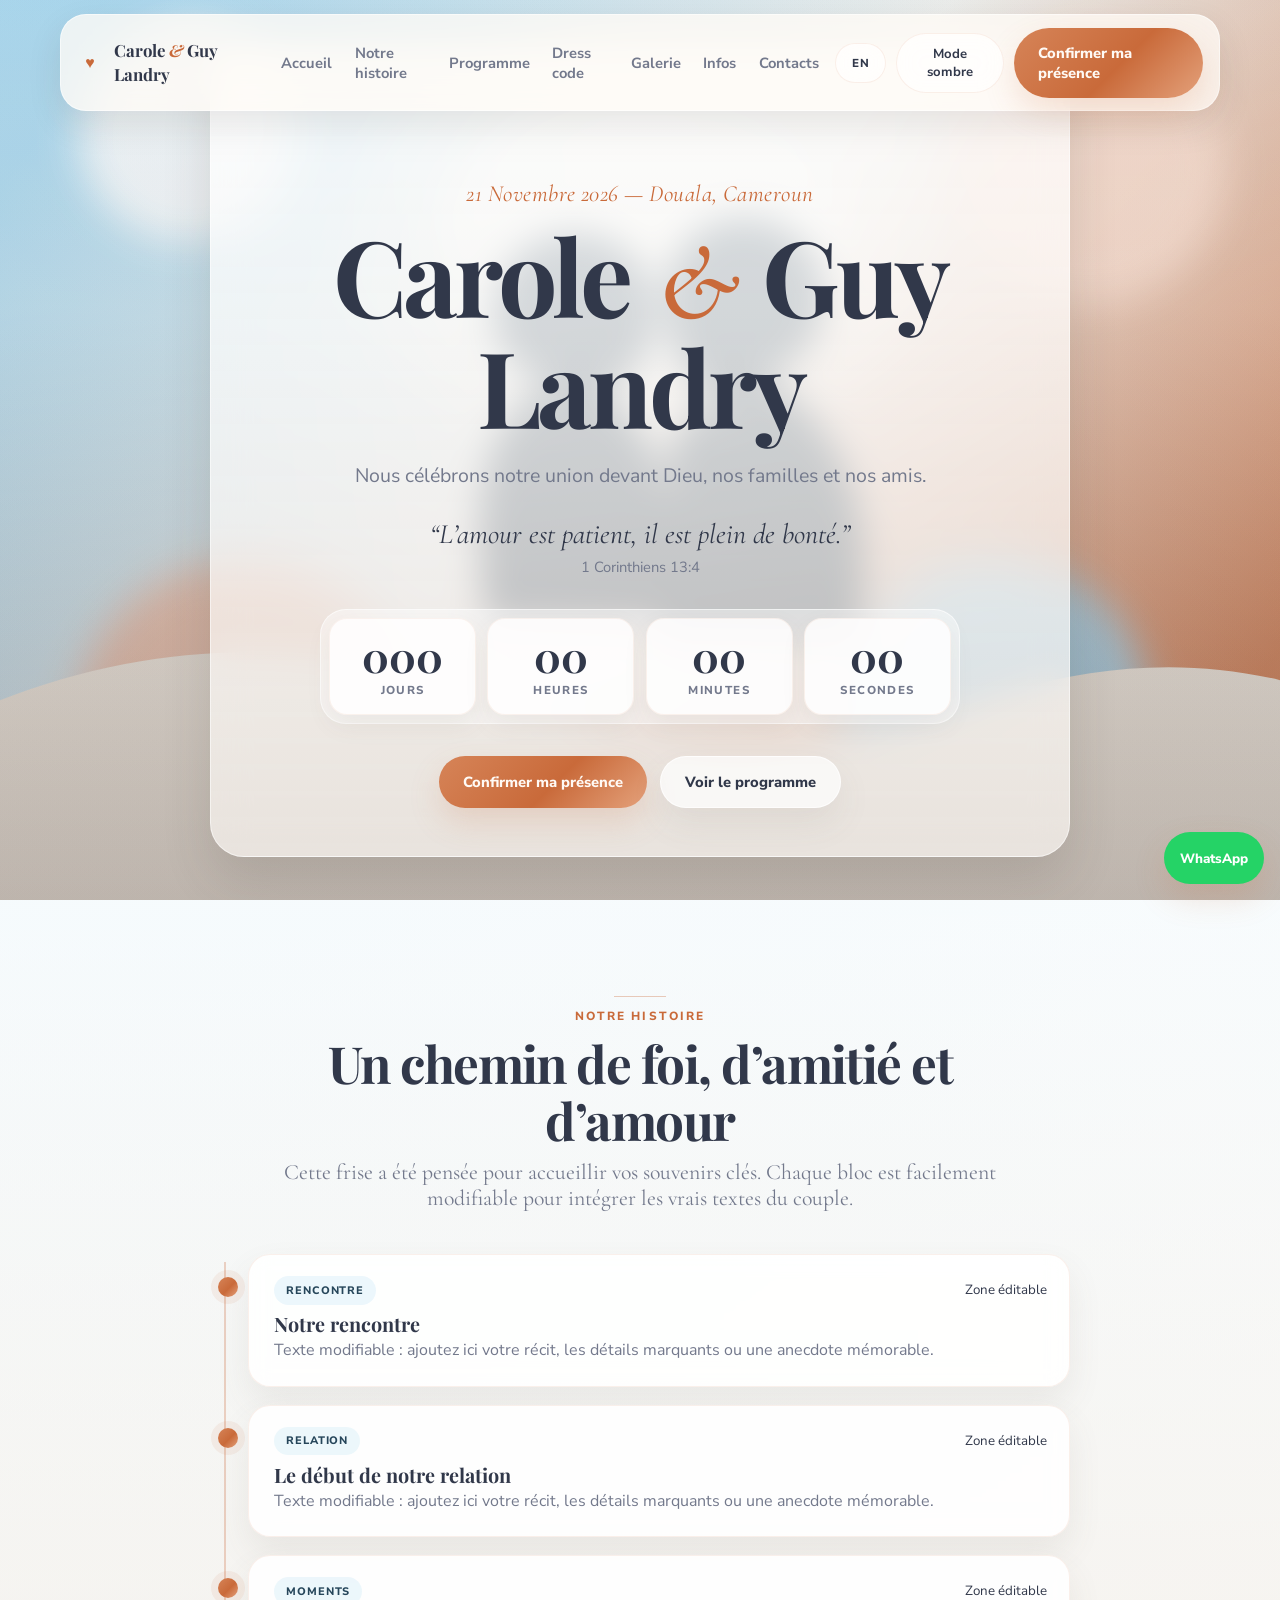
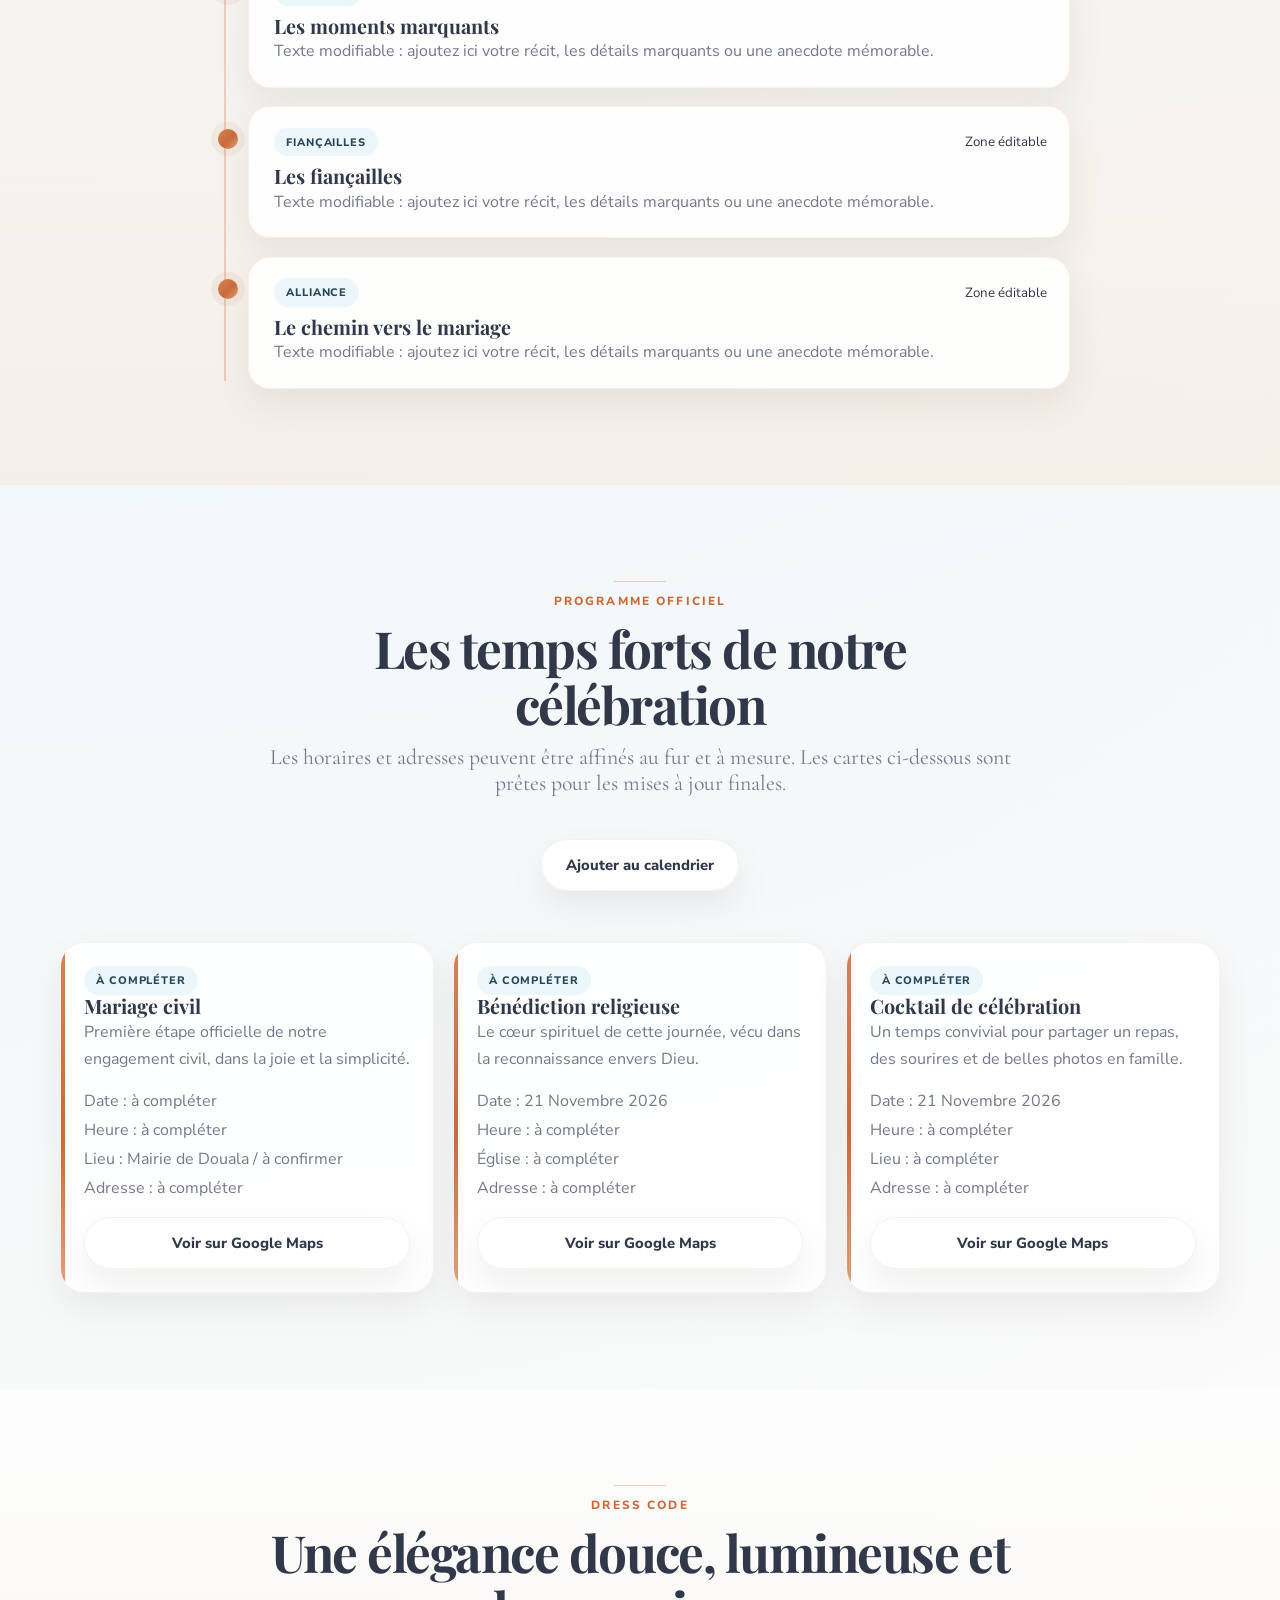
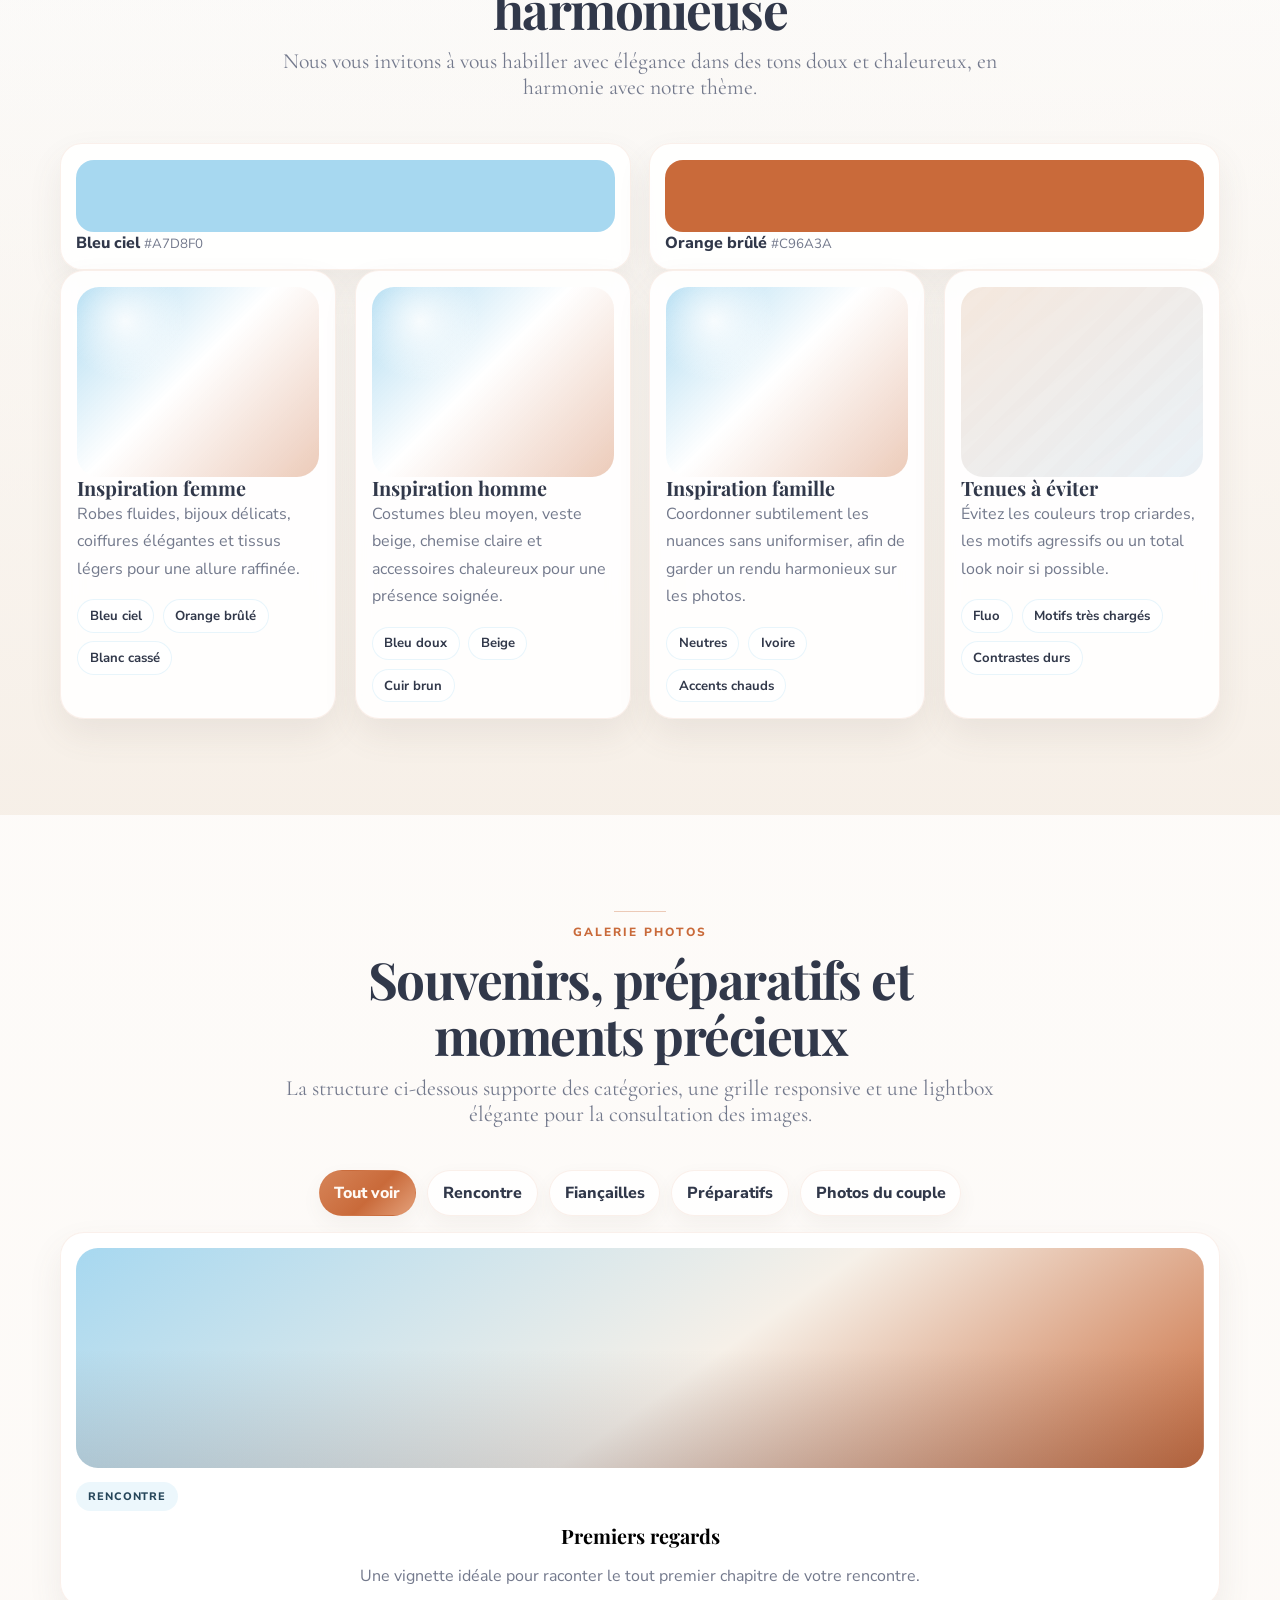
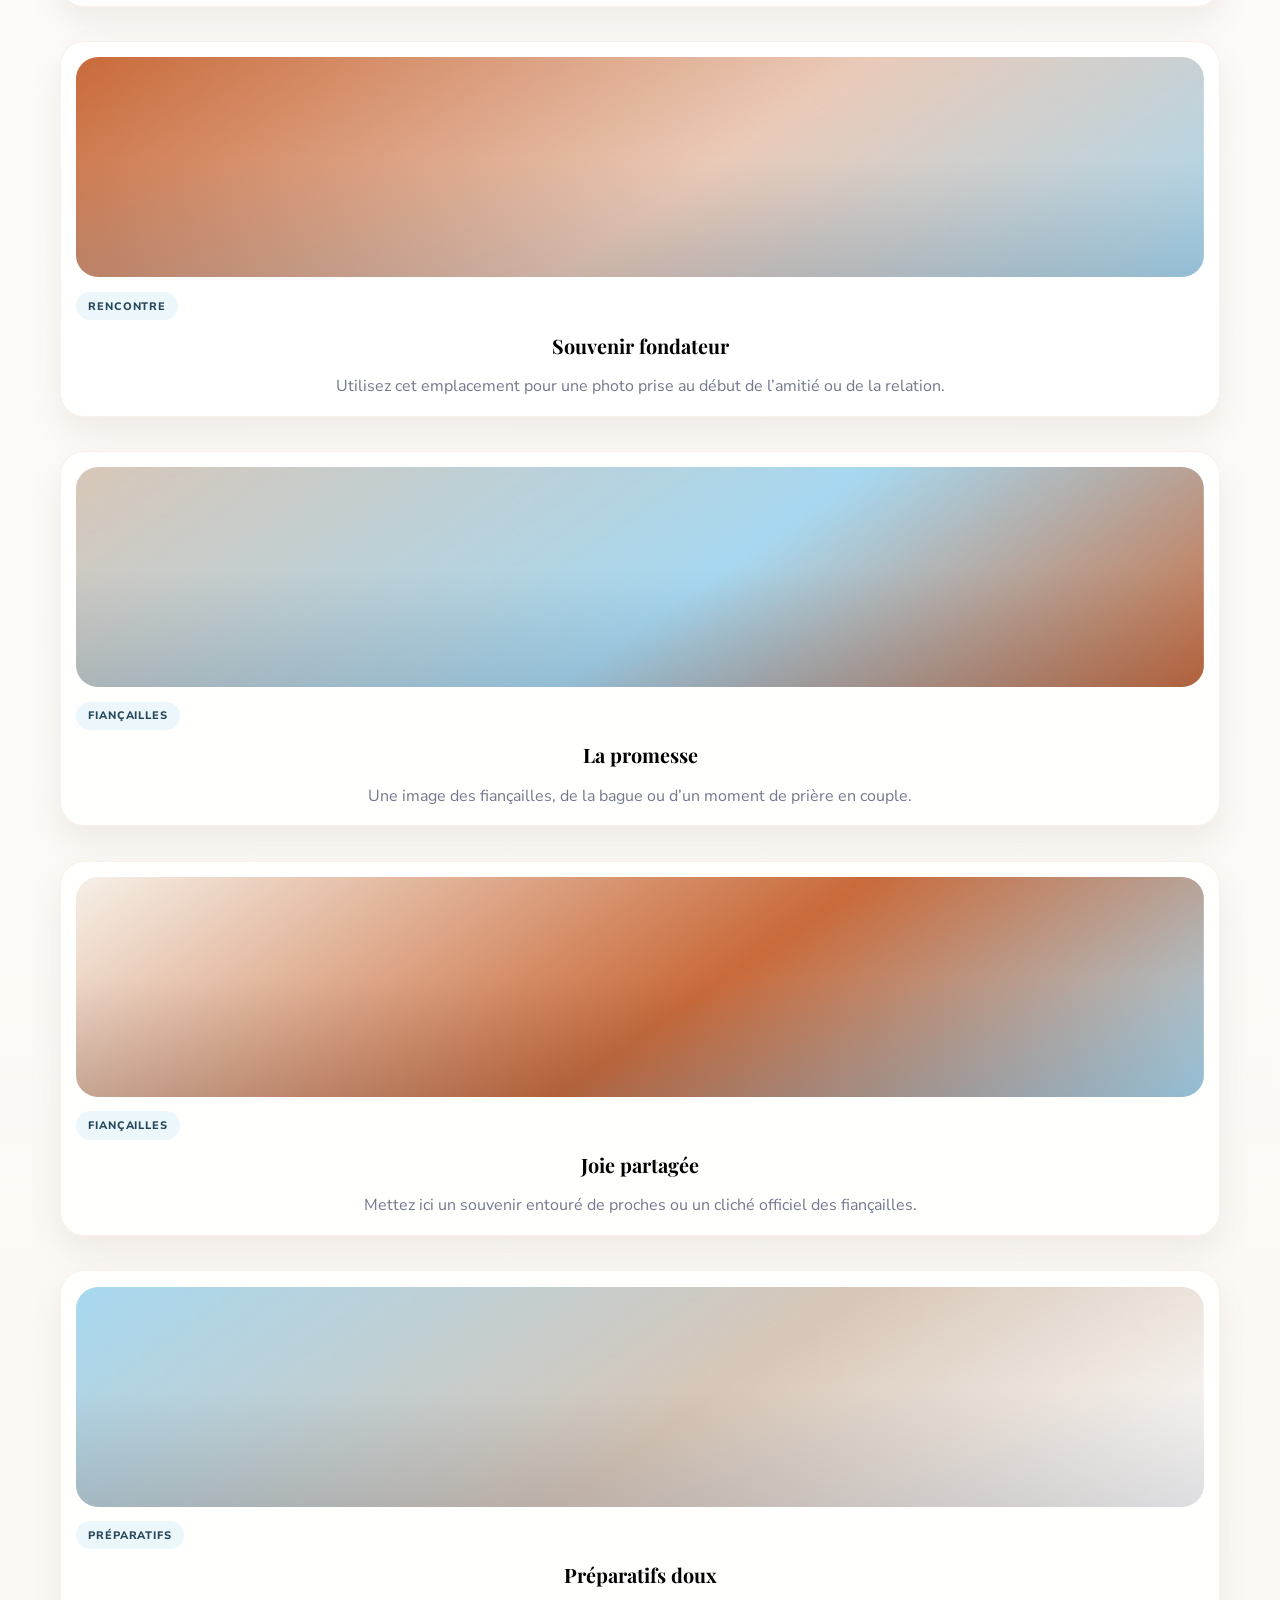
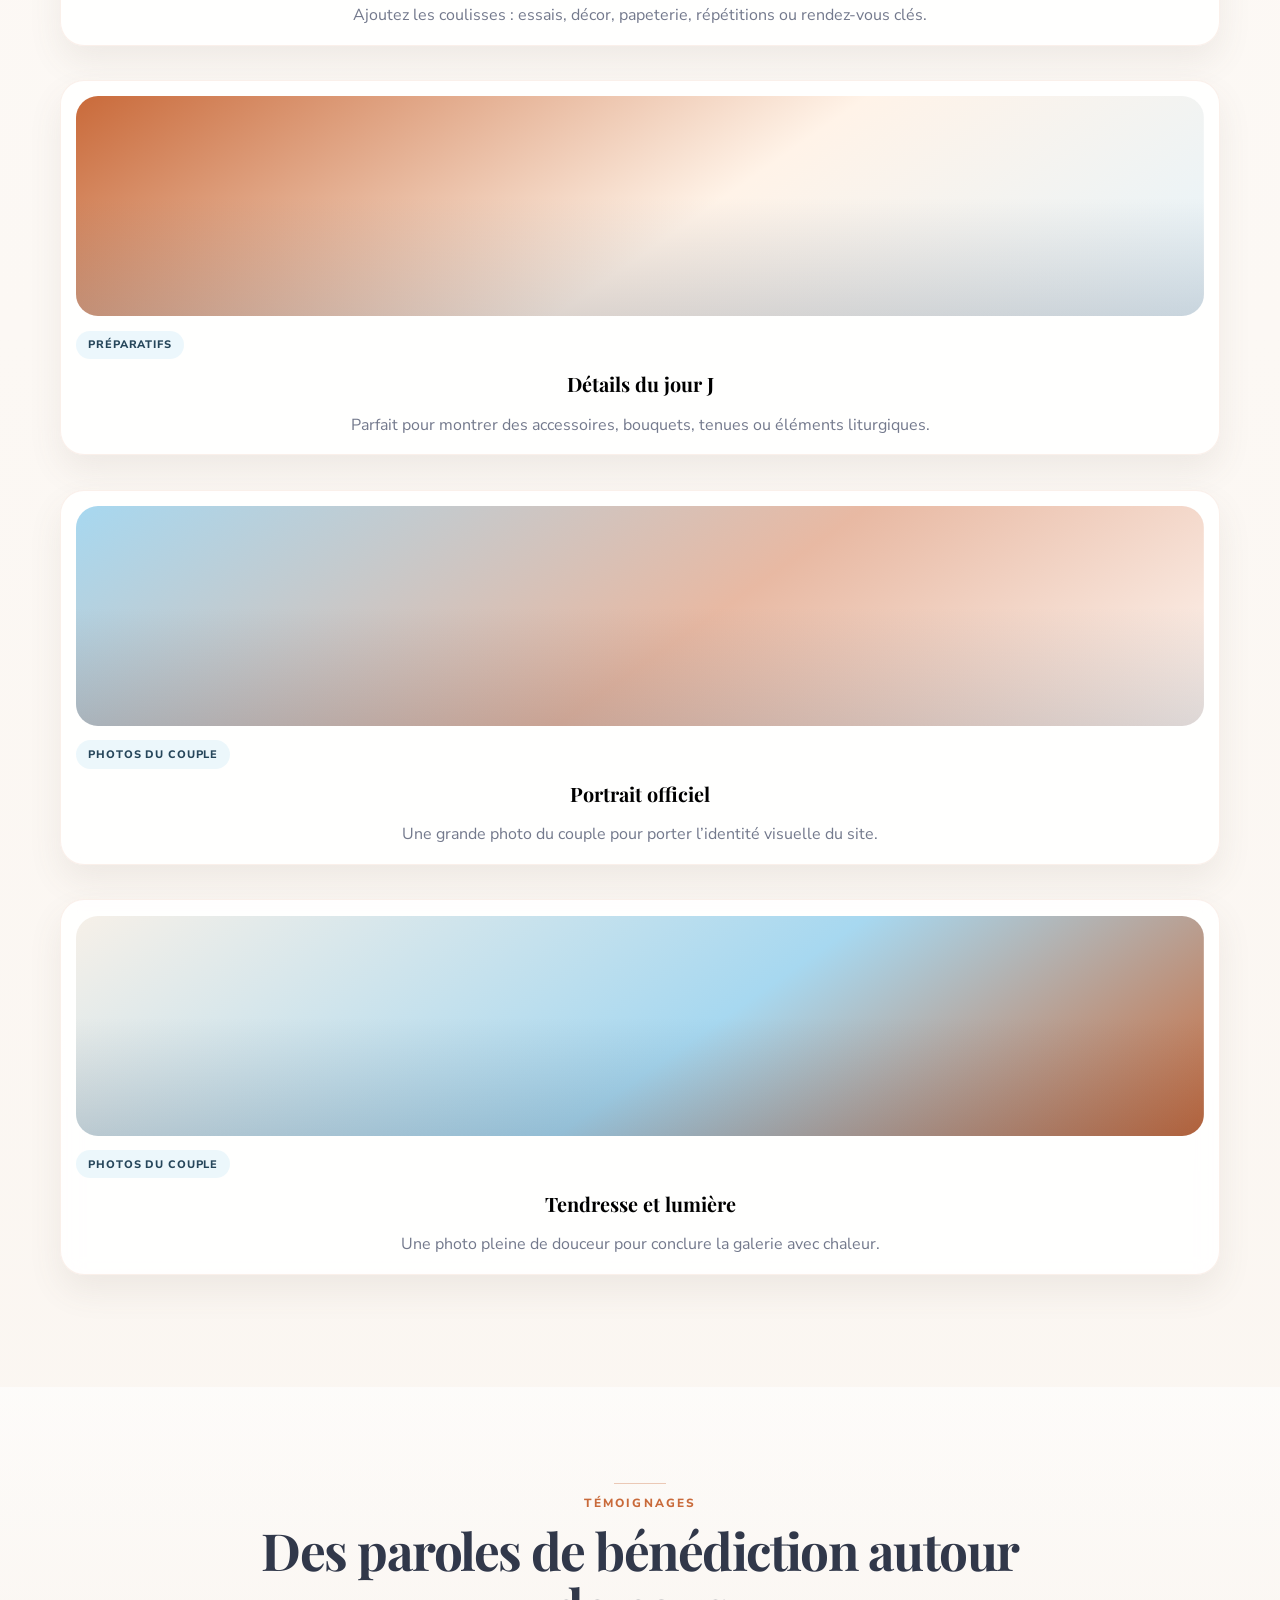
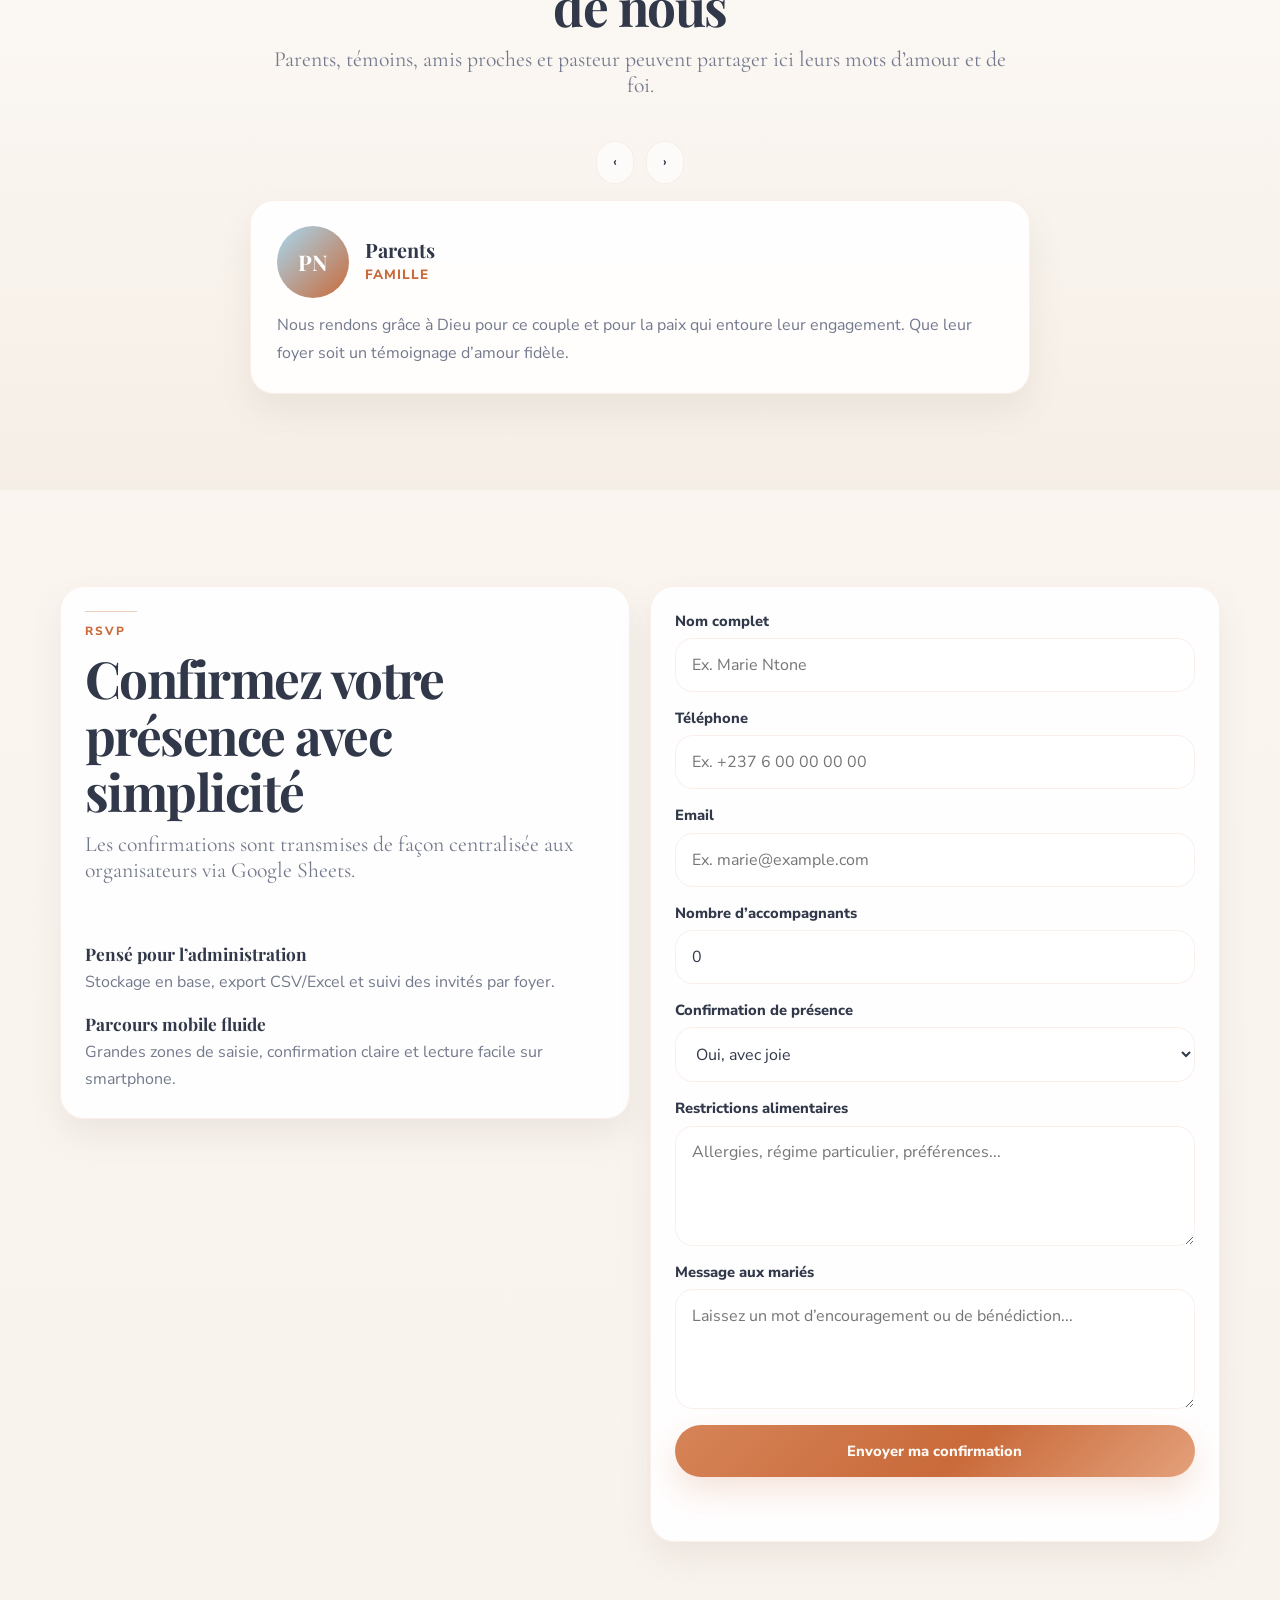
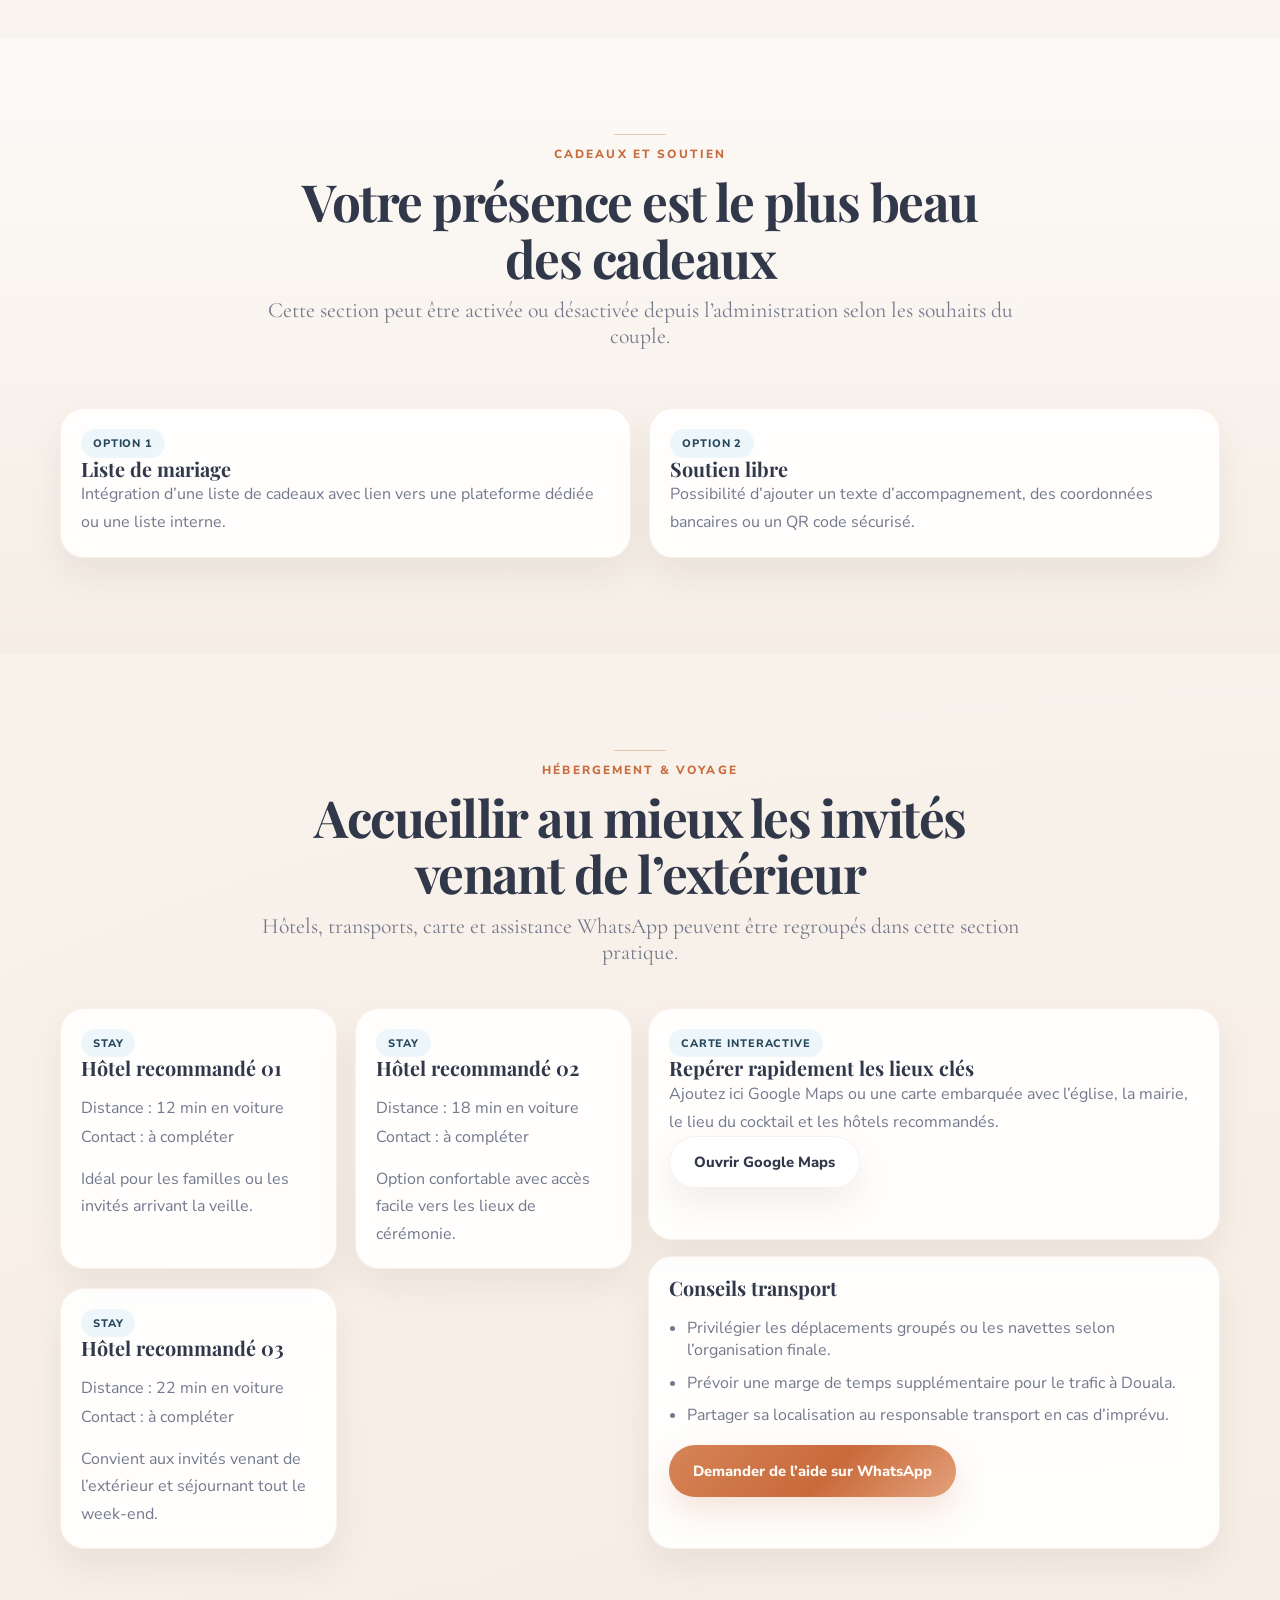
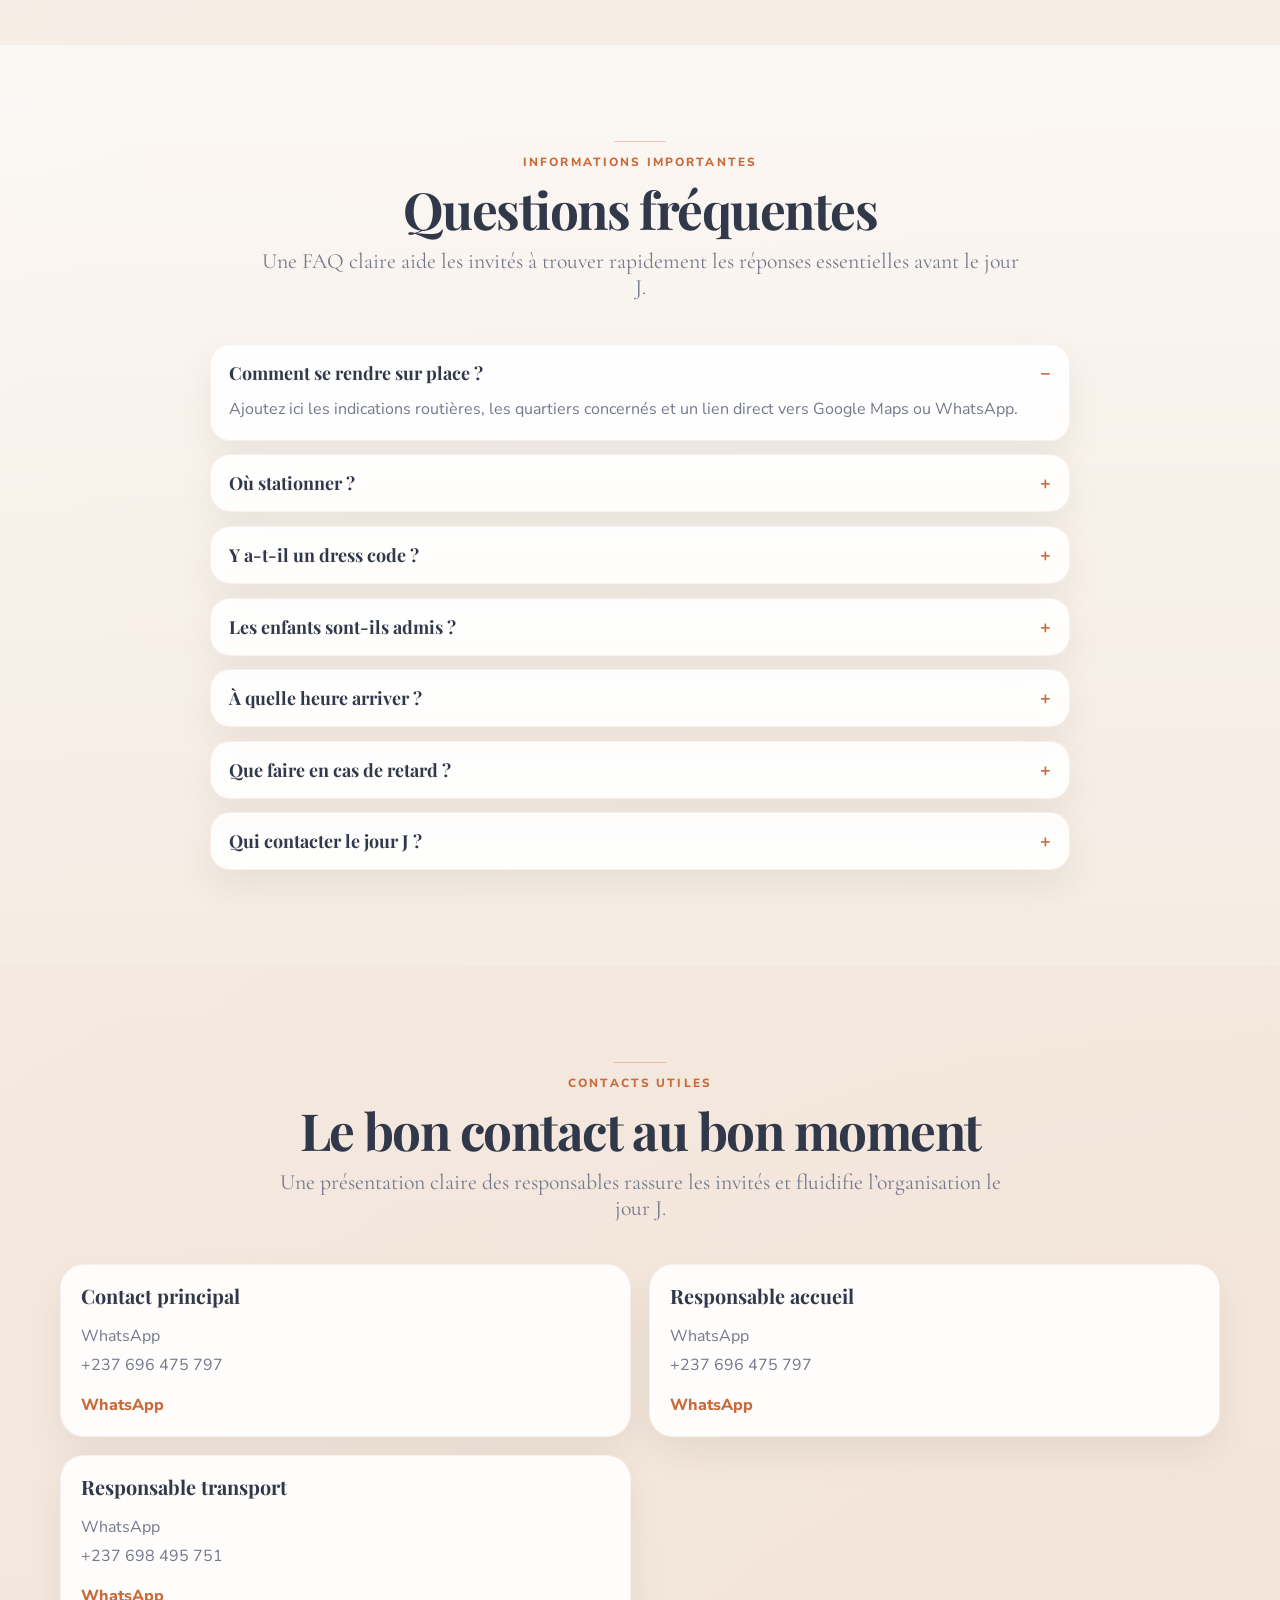
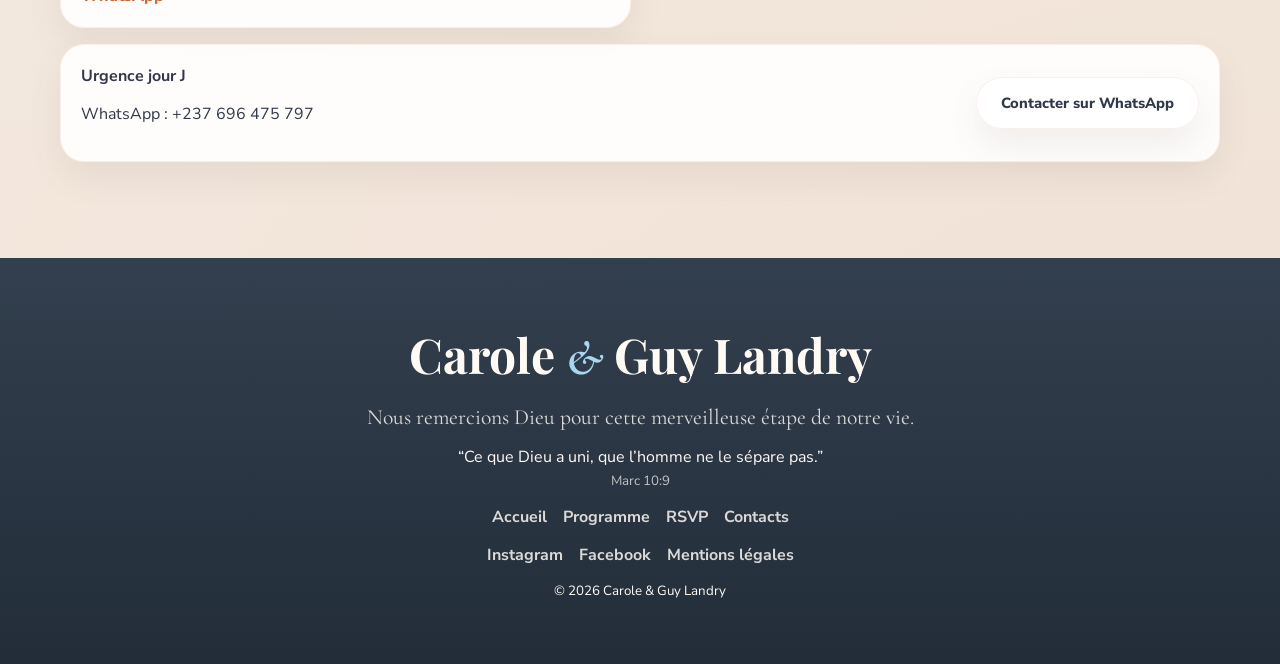
==== commit 9365e210: "feat : improving user experience" ====
--- a/index.html
+++ b/index.html
@@ -62,13 +62,35 @@
             <a href="#accueil" data-i18n="navHome">Accueil</a>
             <a href="#histoire" data-i18n="navStory">Notre histoire</a>
             <a href="#programme" data-i18n="navProgram">Programme</a>
-            <a href="#dress-code">Dress code</a>
-            <a href="#galerie">Galerie</a>
-            <a href="#infos">Infos</a>
+            <a href="#dress-code" data-i18n="navDress">Dress code</a>
+            <a href="#galerie" data-i18n="navGallery">Galerie</a>
+            <a href="#infos" data-i18n="navInfo">Infos</a>
             <a href="#contacts" data-i18n="navContacts">Contacts</a>
           </nav>
 
+          <nav class="mobile-nav" id="mobile-nav" aria-label="Navigation mobile" hidden>
+            <a href="#accueil" data-i18n="navHome">Accueil</a>
+            <a href="#histoire" data-i18n="navStory">Notre histoire</a>
+            <a href="#programme" data-i18n="navProgram">Programme</a>
+            <a href="#rsvp" data-i18n="navRsvp">RSVP</a>
+            <a href="#dress-code" data-i18n="navDress">Dress code</a>
+            <a href="#galerie" data-i18n="navGallery">Galerie</a>
+            <a href="#infos" data-i18n="navInfo">Infos</a>
+            <a href="#contacts" data-i18n="navContacts">Contacts</a>
+          </nav>
+
           <div class="header-actions">
+            <button
+              class="header-icon mobile-menu-toggle"
+              id="mobile-menu-toggle"
+              type="button"
+              aria-expanded="false"
+              aria-controls="mobile-nav"
+              aria-label="Ouvrir le menu"
+              data-i18n-aria-label="menuOpen"
+            >
+              <span id="mobile-menu-label" data-i18n="menuLabel">Menu</span>
+            </button>
             <button
               class="header-pill"
               id="language-toggle"
@@ -132,7 +154,7 @@
               <h2 class="sr-only" id="countdown-title" data-i18n="countdownTitle">
                 Chaque jour nous rapproche de cette alliance
               </h2>
-              <div class="countdown-grid" role="timer" aria-live="polite">
+              <div class="countdown-grid" role="timer" aria-live="off" aria-atomic="true">
                 <div class="countdown-item">
                   <strong id="days">000</strong>
                   <span data-i18n="countdownDays">Jours</span>
@@ -150,6 +172,7 @@
                   <span data-i18n="countdownSeconds">Secondes</span>
                 </div>
               </div>
+              <p class="sr-only" id="countdown-live-status" role="status" aria-live="polite"></p>
             </div>
 
             <div class="hero-actions">
@@ -277,7 +300,7 @@
                 <p class="eyebrow" data-i18n="rsvpEyebrow">RSVP</p>
                 <h2 data-i18n="rsvpTitle">Confirmez votre présence avec simplicité</h2>
                 <p class="section-intro font-display" data-i18n="rsvpIntro">
-                  Ce formulaire est conçu pour une future connexion à Supabase ou Firebase. Dans cette démo, la soumission est simulée localement afin de valider l’expérience utilisateur.
+                  Les confirmations sont transmises de façon centralisée aux organisateurs via Google Sheets.
                 </p>
               </div>
 
@@ -395,7 +418,7 @@
                   </p>
                   <a
                     class="button button-secondary"
-                    href="https://maps.google.com/?q=Douala,Cameroun"
+                    href="https://www.google.com/maps/search/?api=1&amp;query=Douala%2C%20Cameroun"
                     target="_blank"
                     rel="noreferrer"
                     data-i18n="travelMapButton"
@@ -495,7 +518,14 @@
 
     <div class="lightbox" id="lightbox" hidden>
       <div class="lightbox-backdrop" id="lightbox-close"></div>
-      <div class="lightbox-dialog" role="dialog" aria-modal="true" aria-labelledby="lightbox-title">
+      <div
+        class="lightbox-dialog"
+        role="dialog"
+        aria-modal="true"
+        aria-labelledby="lightbox-title"
+        aria-describedby="lightbox-description"
+        tabindex="-1"
+      >
         <button class="header-icon lightbox-dismiss" type="button" id="lightbox-dismiss" aria-label="Fermer">
           ×
         </button>
--- a/styles.css
+++ b/styles.css
@@ -292,6 +292,7 @@
 .hero-media {
   background:
     linear-gradient(180deg, rgba(22, 34, 48, 0.04), rgba(22, 34, 48, 0.12)),
+    url("assets/photos/hero.jpg") center center / cover no-repeat,
     url("hero-portrait.svg") center center / cover no-repeat;
   transform: scale(1.02);
 }
@@ -1129,6 +1130,15 @@
   gap: 0.8rem;
 }
 
+body.modal-open {
+  overflow: hidden;
+}
+
+.mobile-menu-toggle,
+.mobile-nav {
+  display: none;
+}
+
 [hidden] {
   display: none !important;
 }
@@ -1201,6 +1211,24 @@
     grid-template-columns: repeat(2, minmax(0, 1fr));
   }
 
+  #theme-toggle {
+    width: 42px;
+    padding-inline: 0;
+  }
+
+  #theme-toggle-label {
+    font-size: 0;
+  }
+
+  #theme-toggle-label::before {
+    content: "☾";
+    font-size: 1rem;
+  }
+
+  html[data-theme="dark"] #theme-toggle-label::before {
+    content: "☀";
+  }
+
   .floating-whatsapp {
     bottom: 0.9rem;
     right: 0.9rem;
@@ -1209,6 +1237,38 @@
   }
 }
 
+@media (max-width: 959px) {
+  .nav-wrap {
+    flex-wrap: wrap;
+  }
+
+  .mobile-menu-toggle {
+    display: inline-flex;
+  }
+
+  .mobile-nav.is-open {
+    display: grid;
+    flex-basis: 100%;
+    gap: 0.2rem;
+    padding-top: 0.7rem;
+    border-top: 1px solid var(--border);
+  }
+
+  .mobile-nav a {
+    padding: 0.7rem 0.8rem;
+    border-radius: 12px;
+    color: var(--muted);
+    font-size: 0.92rem;
+    font-weight: 700;
+  }
+
+  .mobile-nav a:hover,
+  .mobile-nav a:focus-visible {
+    color: var(--primary);
+    background: rgba(201, 106, 58, 0.08);
+  }
+}
+
 @media (prefers-reduced-motion: reduce) {
   html {
     scroll-behavior: auto;
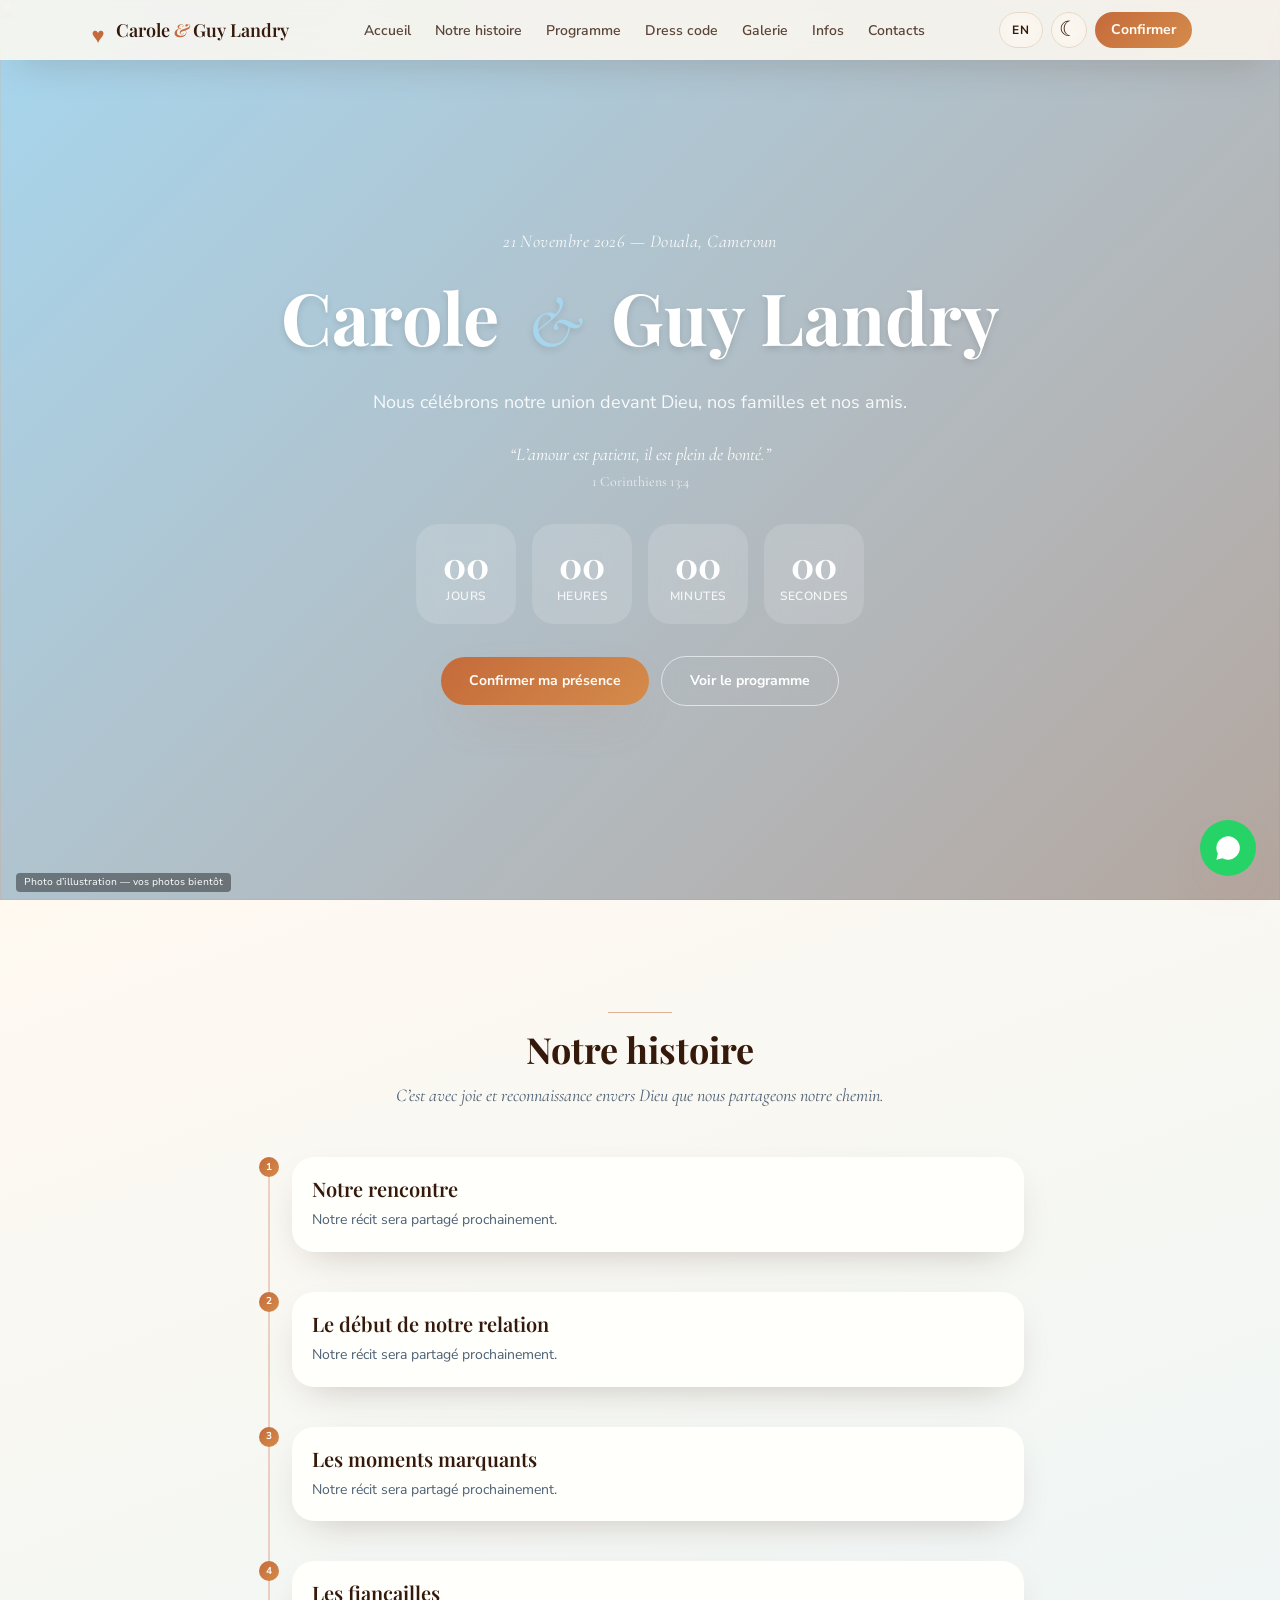
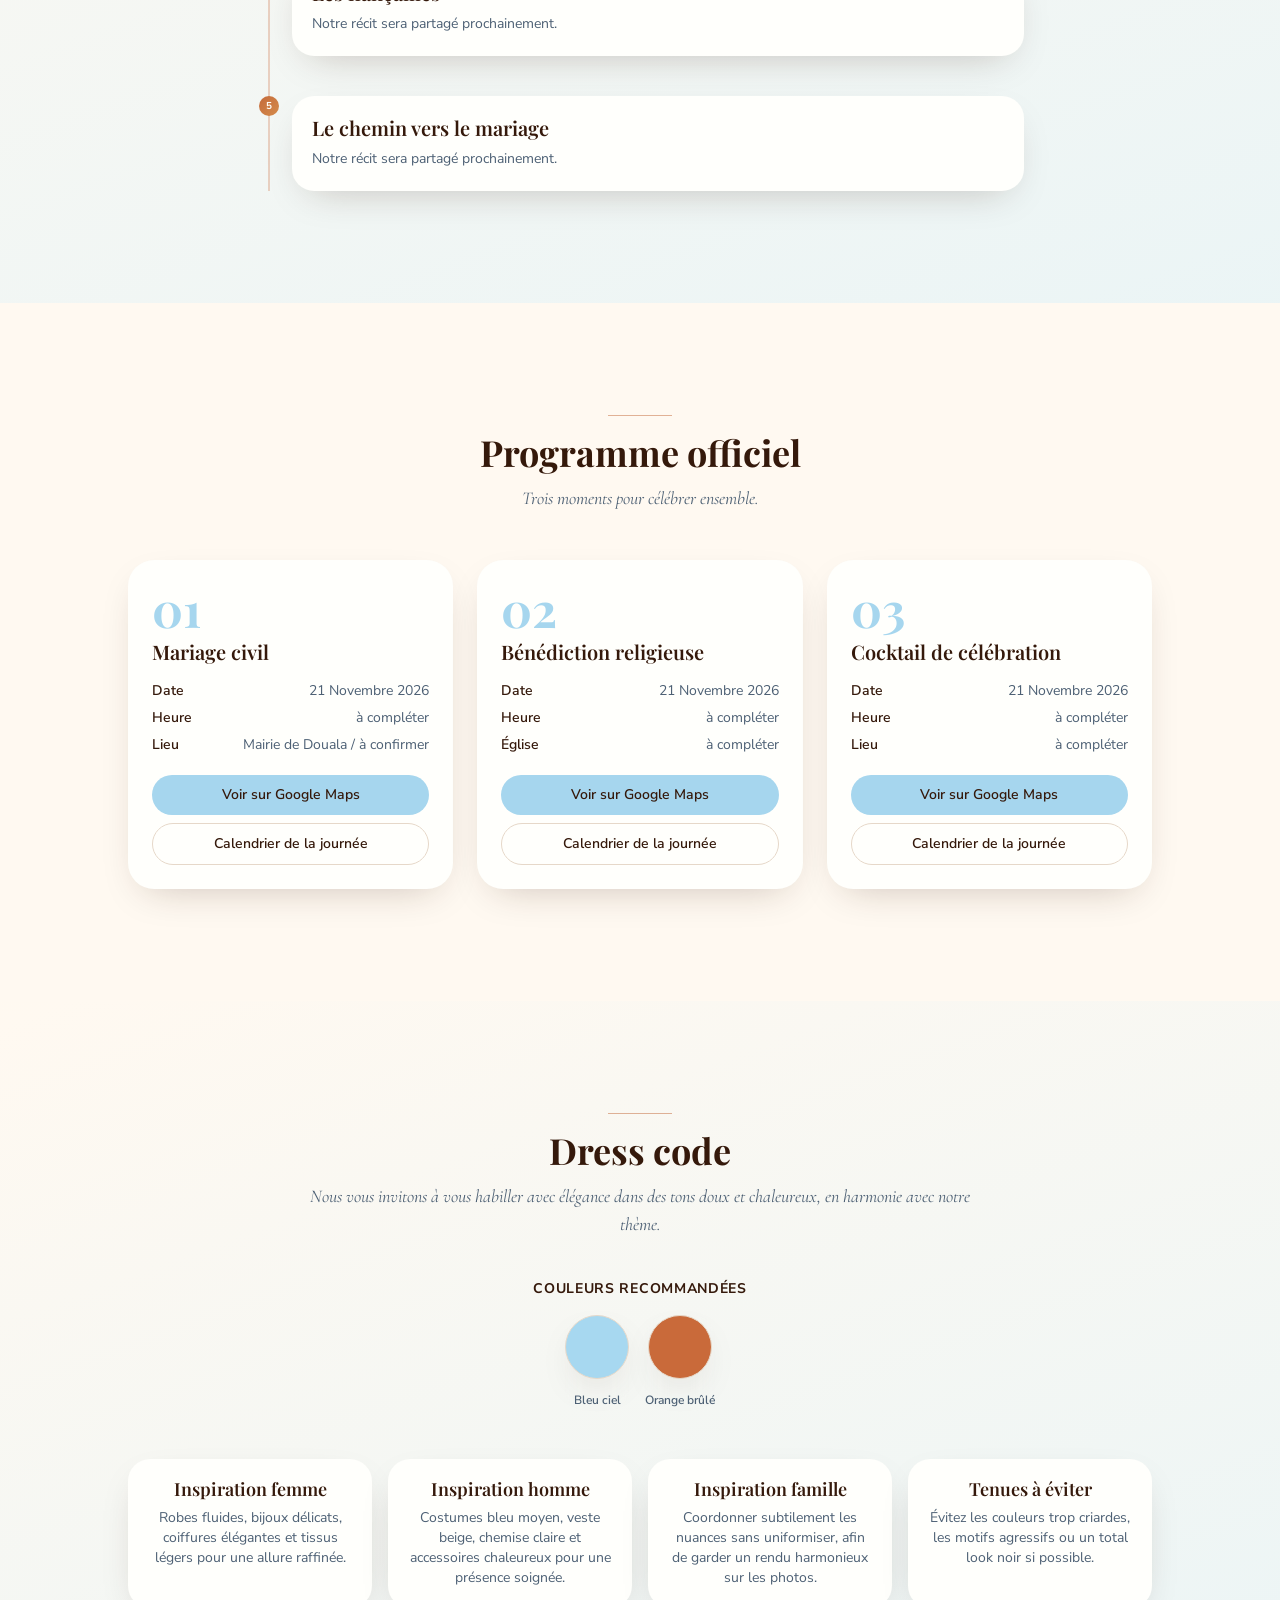
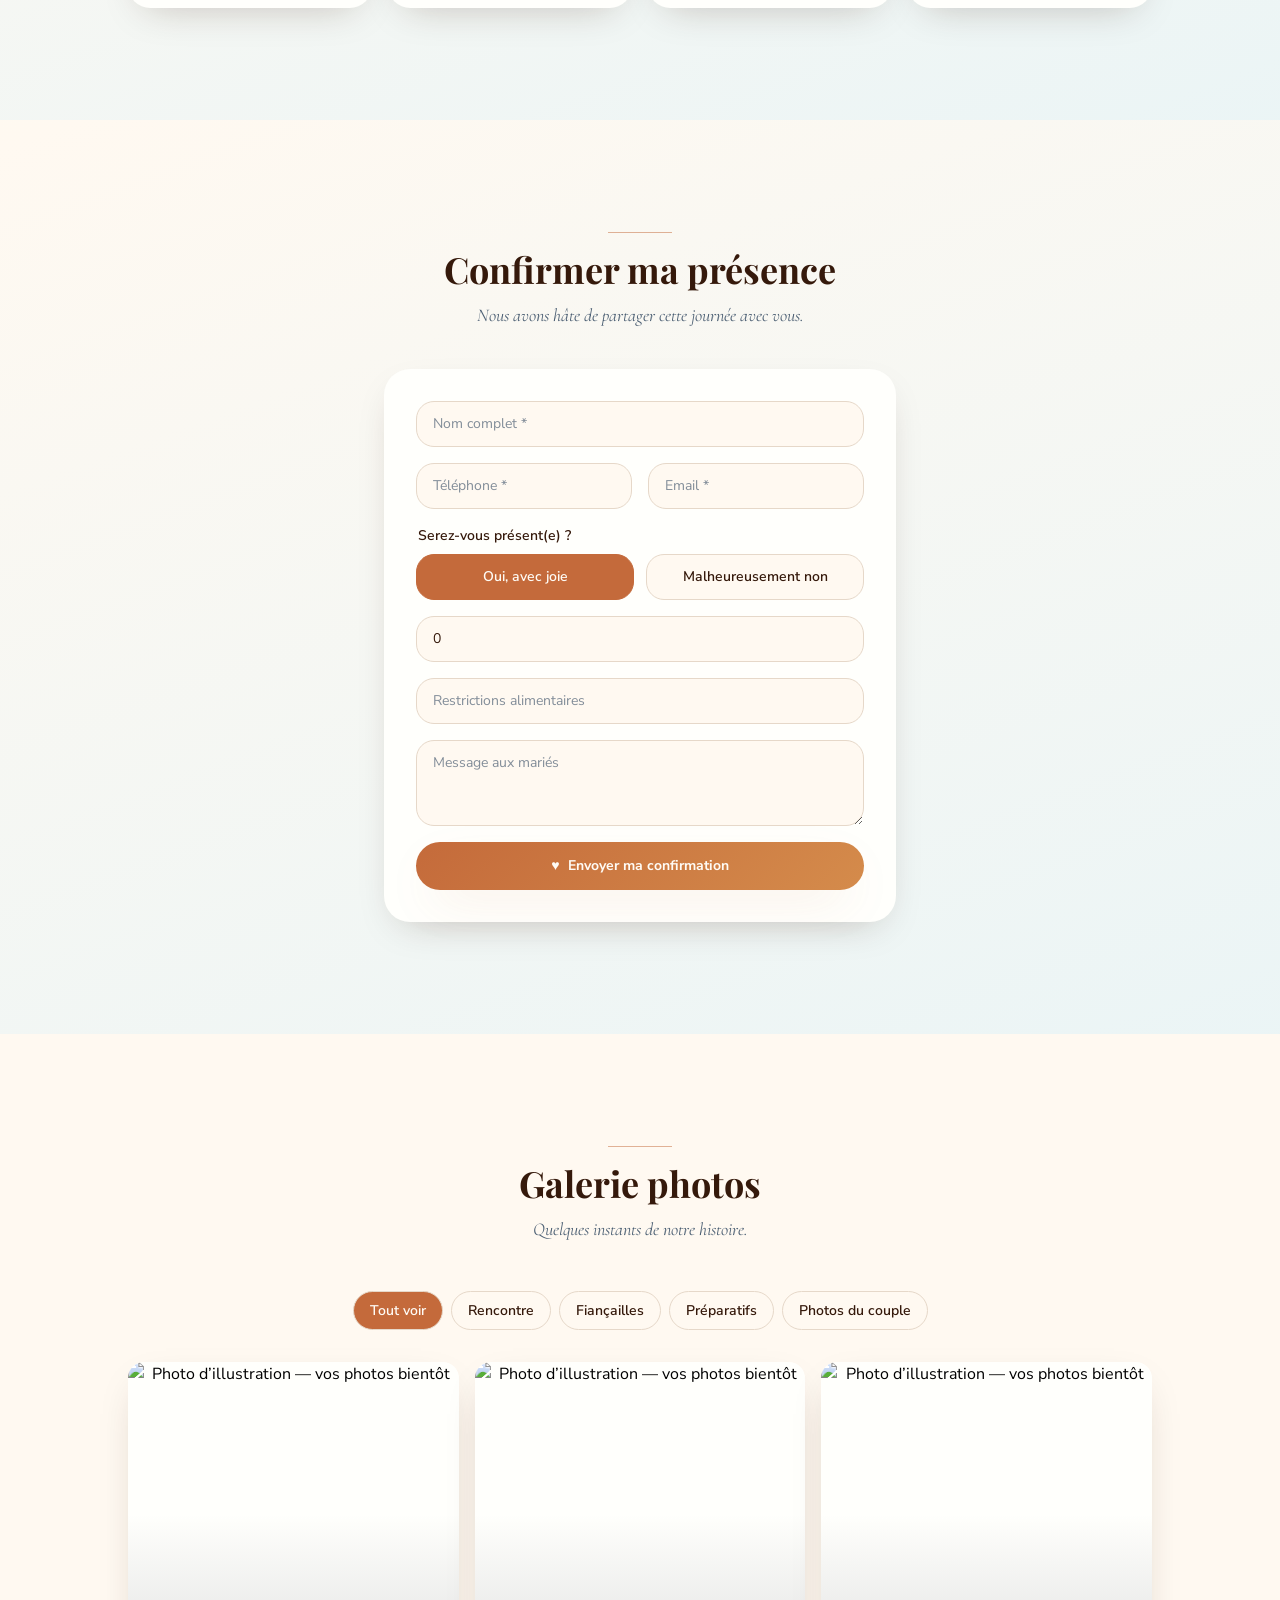
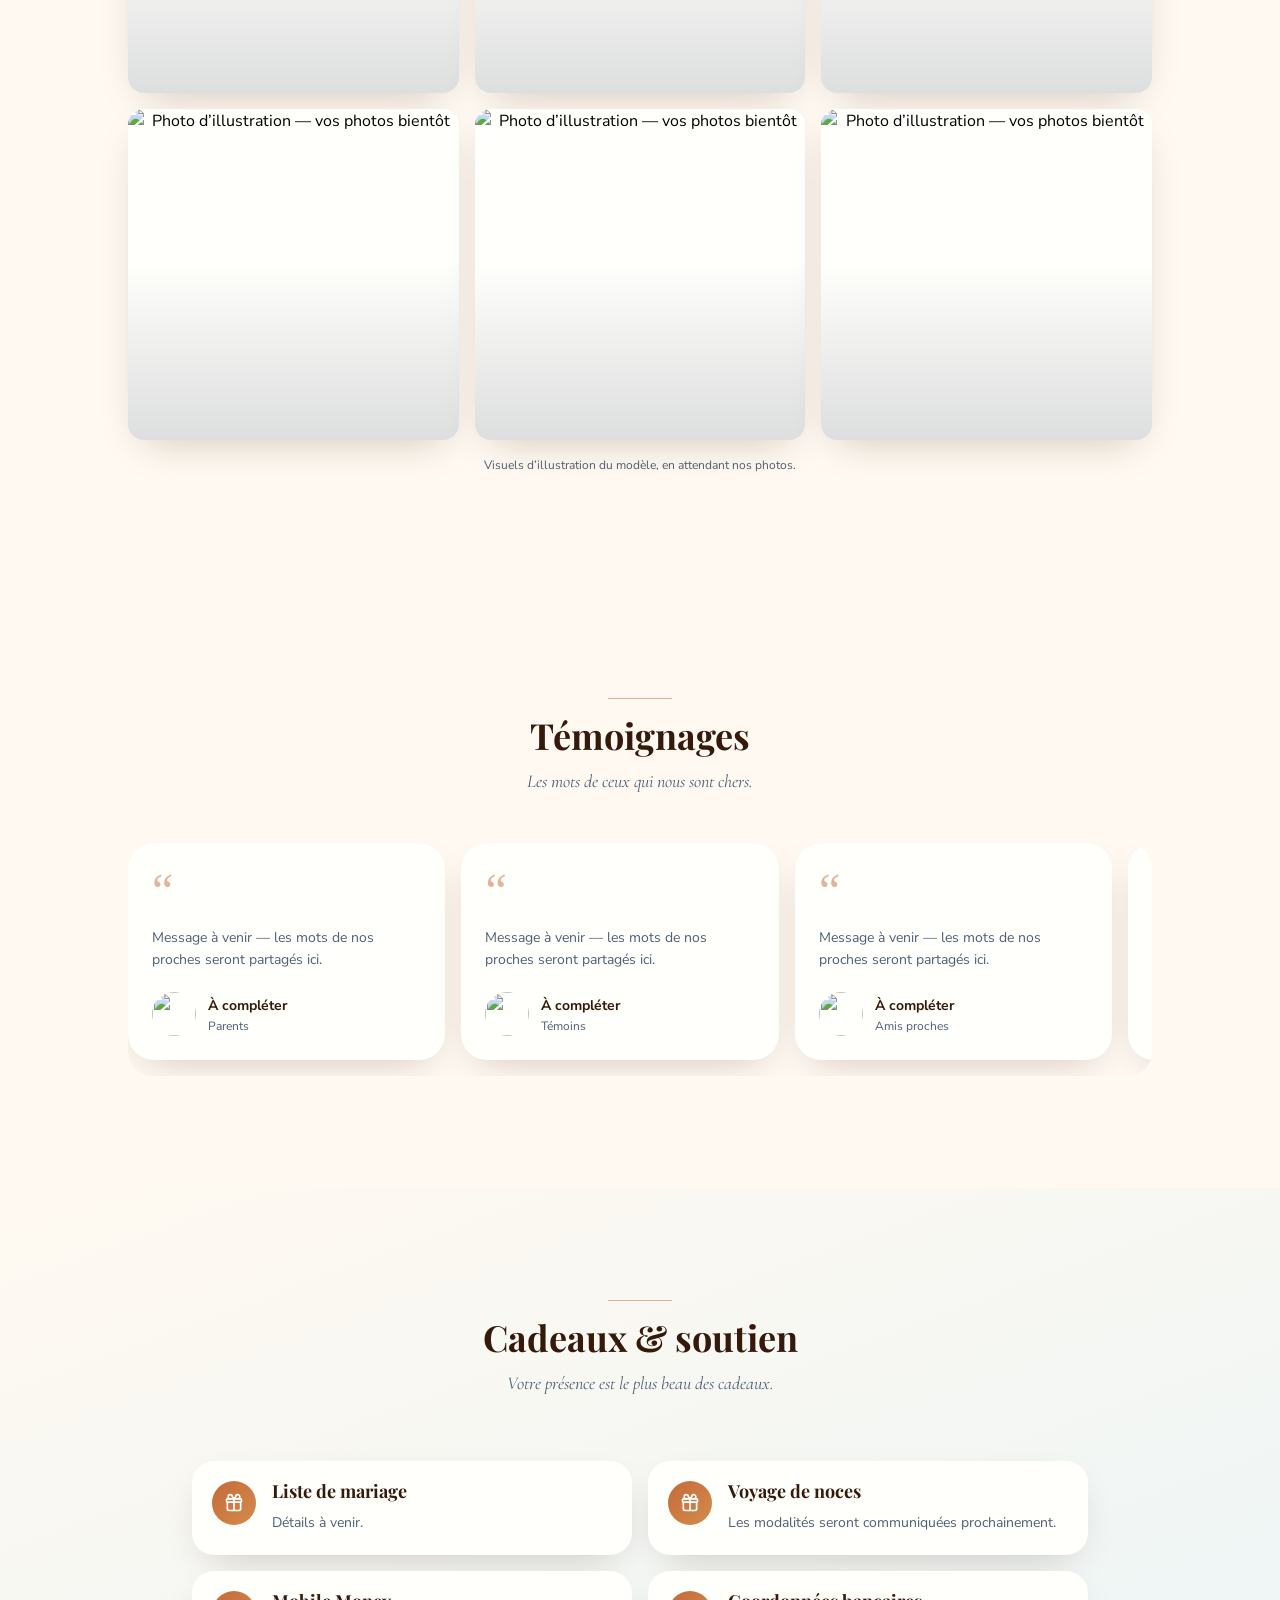
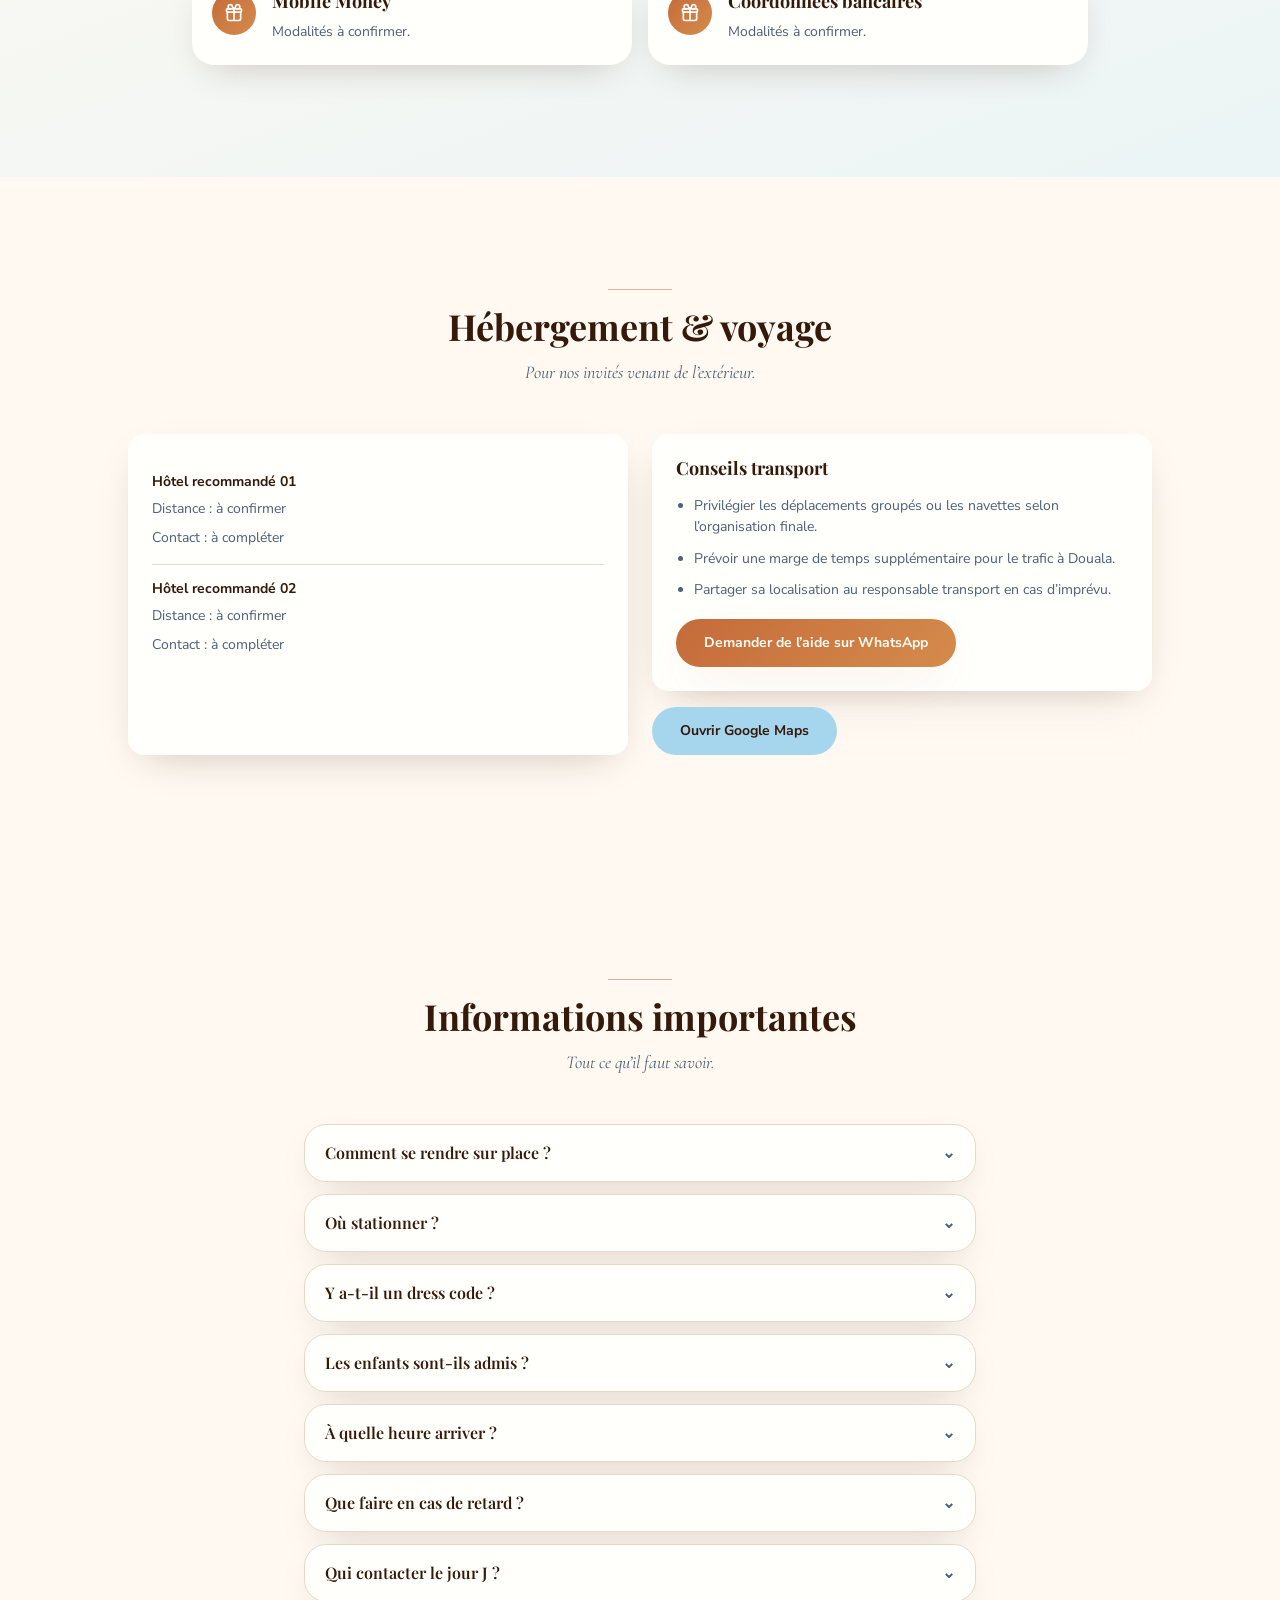
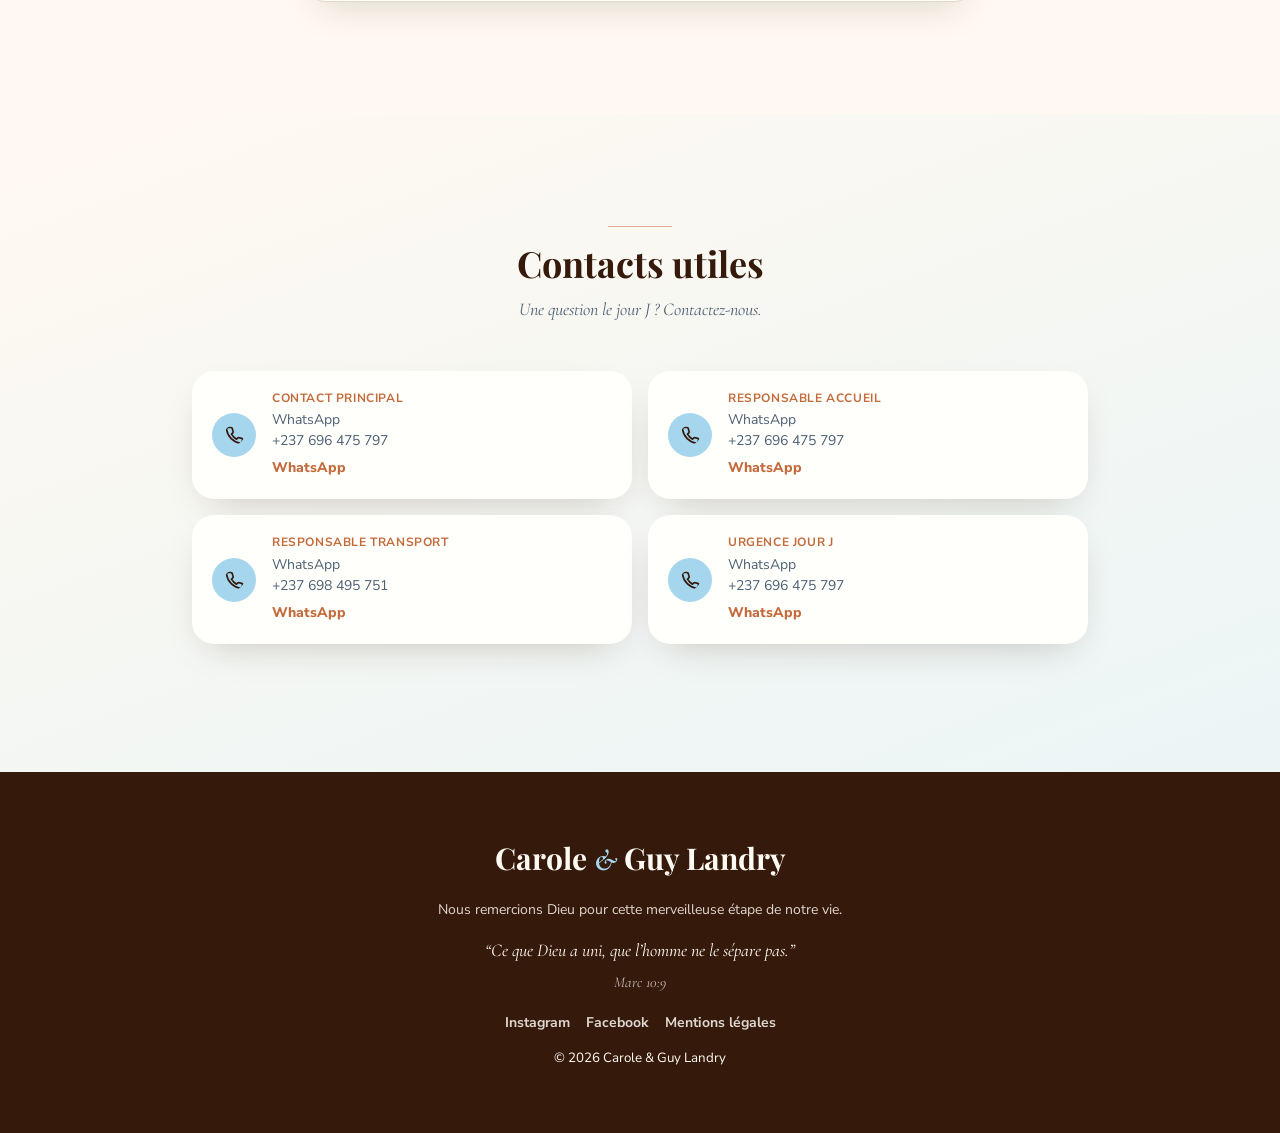
==== commit cda1592d: "feat : deep relooking" ====
--- a/index.html
+++ b/index.html
@@ -19,10 +19,11 @@
     <link rel="preconnect" href="https://fonts.googleapis.com" />
     <link rel="preconnect" href="https://fonts.gstatic.com" crossorigin />
     <link
-      href="https://fonts.googleapis.com/css2?family=Playfair+Display:wght@600;700;800&family=Cormorant+Garamond:wght@500;600;700&family=Nunito+Sans:wght@300;400;600;700;800&display=swap"
+      href="https://fonts.googleapis.com/css2?family=Playfair+Display:ital,wght@0,500;0,600;0,700;1,500&family=Cormorant+Garamond:ital,wght@0,500;0,600;1,500&family=Nunito+Sans:wght@300;400;600;700&display=swap"
       rel="stylesheet"
     />
     <link rel="stylesheet" href="styles.css" />
+    <link rel="stylesheet" href="reference-design.css" />
     <script type="application/ld+json">
       {
         "@context": "https://schema.org",
@@ -108,7 +109,7 @@
             >
               <span id="theme-toggle-label">Mode sombre</span>
             </button>
-            <a class="button button-primary header-rsvp" href="#rsvp" data-i18n="ctaRsvp">
+            <a class="button button-primary header-rsvp" href="#rsvp" data-i18n="headerConfirm">
               Confirmer
             </a>
           </div>
@@ -122,12 +123,12 @@
         rel="noreferrer"
         aria-label="WhatsApp"
       >
-        WhatsApp
+        <svg aria-hidden="true" width="28" height="28" viewBox="0 0 24 24" fill="currentColor"><path d="M12 2a10 10 0 0 0-8.7 14.9L2 22l5.2-1.3A10 10 0 1 0 12 2Z"/></svg>
       </a>
 
       <main>
         <section class="hero" id="accueil">
-          <div class="hero-media" aria-hidden="true"></div>
+          <div class="hero-media" aria-hidden="true"><img id="hero-photo" src="assets/reference/hero.jpg" alt="" width="1600" height="1200" fetchpriority="high" /></div>
           <div class="hero-overlay" aria-hidden="true"></div>
 
           <div class="container hero-inner">
@@ -184,6 +185,7 @@
               </a>
             </div>
           </div>
+          <small class="hero-photo-note" data-i18n="photoPreview">Photo d’illustration — vos photos bientôt</small>
         </section>
 
         <section class="section section-soft" id="histoire">
@@ -211,7 +213,7 @@
               </p>
             </div>
 
-            <div class="program-toolbar">
+            <div class="program-toolbar" hidden>
               <button
                 class="button button-secondary"
                 id="calendar-download"
@@ -237,6 +239,7 @@
               </p>
             </div>
 
+            <p class="palette-title" data-i18n="paletteTitle">Couleurs recommandées</p>
             <div class="palette-grid">
               <article class="swatch-card sky">
                 <span class="swatch"></span>
@@ -254,6 +257,39 @@
           </div>
         </section>
 
+        <section class="section section-soft" id="rsvp">
+          <div class="container rsvp-layout">
+            <div class="section-heading centered">
+              <span class="section-line"></span>
+              <h2 data-i18n="rsvpTitle">Confirmer ma présence</h2>
+              <p class="section-intro font-display" data-i18n="rsvpIntro">Nous avons hâte de partager cette journée avec vous.</p>
+            </div>
+            <form class="rsvp-form" id="rsvp-form">
+              <input type="text" name="website" tabindex="-1" autocomplete="off" aria-hidden="true" hidden />
+              <label class="field-name">
+                <span class="sr-only" data-i18n="formName">Nom complet</span>
+                <input type="text" name="fullName" required maxlength="120" autocomplete="name" data-i18n-placeholder="formNamePlaceholder" />
+              </label>
+              <div class="form-row">
+                <label><span class="sr-only" data-i18n="formPhone">Téléphone</span><input type="tel" name="phone" required maxlength="40" autocomplete="tel" data-i18n-placeholder="formPhonePlaceholder" /></label>
+                <label><span class="sr-only" data-i18n="formEmail">Email</span><input type="email" name="email" required maxlength="200" autocomplete="email" data-i18n-placeholder="formEmailPlaceholder" /></label>
+              </div>
+              <fieldset class="attendance-field">
+                <legend data-i18n="formAttendance">Serez-vous présent(e) ?</legend>
+                <div class="attendance-options">
+                  <label><input type="radio" name="attendance" value="yes" checked required /><span data-i18n="attendanceYes">Oui, avec joie</span></label>
+                  <label><input type="radio" name="attendance" value="no" /><span data-i18n="attendanceNo">Malheureusement non</span></label>
+                </div>
+              </fieldset>
+              <label><span class="sr-only" data-i18n="formGuests">Nombre d’accompagnants</span><input type="number" name="guests" min="0" max="10" value="0" data-i18n-placeholder="formGuests" /></label>
+              <label><span class="sr-only" data-i18n="formDiet">Restrictions alimentaires</span><input type="text" name="diet" maxlength="500" data-i18n-placeholder="formDietPlaceholder" /></label>
+              <label><span class="sr-only" data-i18n="formMessage">Message aux mariés</span><textarea name="message" rows="3" maxlength="2000" data-i18n-placeholder="formMessagePlaceholder"></textarea></label>
+              <button class="button button-primary form-submit" type="submit"><span aria-hidden="true">♥</span><span data-i18n="formSubmit">Envoyer ma confirmation</span></button>
+              <p class="form-status" id="form-status" role="status" aria-live="polite"></p>
+            </form>
+          </div>
+        </section>
+
         <section class="section" id="galerie">
           <div class="container">
             <div class="section-heading centered">
@@ -269,7 +305,7 @@
           </div>
         </section>
 
-        <section class="section section-soft" id="temoignages">
+        <section class="section" id="temoignages">
           <div class="container">
             <div class="section-heading centered">
               <span class="section-line"></span>
@@ -289,79 +325,6 @@
               </button>
             </div>
             <div class="testimonial-card" id="testimonial-card" aria-live="polite"></div>
-          </div>
-        </section>
-
-        <section class="section" id="rsvp">
-          <div class="container rsvp-layout">
-            <div class="rsvp-panel">
-              <div class="section-heading left">
-                <span class="section-line"></span>
-                <p class="eyebrow" data-i18n="rsvpEyebrow">RSVP</p>
-                <h2 data-i18n="rsvpTitle">Confirmez votre présence avec simplicité</h2>
-                <p class="section-intro font-display" data-i18n="rsvpIntro">
-                  Les confirmations sont transmises de façon centralisée aux organisateurs via Google Sheets.
-                </p>
-              </div>
-
-              <div class="feature-list">
-                <div>
-                  <strong data-i18n="rsvpFeatureOneTitle">Pensé pour l’administration</strong>
-                  <p data-i18n="rsvpFeatureOneText">Stockage en base, export CSV/Excel et suivi des invités par foyer.</p>
-                </div>
-                <div>
-                  <strong data-i18n="rsvpFeatureTwoTitle">Parcours mobile fluide</strong>
-                  <p data-i18n="rsvpFeatureTwoText">Grandes zones de saisie, confirmation claire et lecture facile sur smartphone.</p>
-                </div>
-              </div>
-            </div>
-
-            <form class="rsvp-form" id="rsvp-form">
-              <input type="text" name="website" tabindex="-1" autocomplete="off" aria-hidden="true" hidden />
-              <label>
-                <span data-i18n="formName">Nom complet</span>
-                <input type="text" name="fullName" required data-i18n-placeholder="formNamePlaceholder" />
-              </label>
-
-              <label>
-                <span data-i18n="formPhone">Téléphone</span>
-                <input type="tel" name="phone" required data-i18n-placeholder="formPhonePlaceholder" />
-              </label>
-
-              <label>
-                <span data-i18n="formEmail">Email</span>
-                <input type="email" name="email" required data-i18n-placeholder="formEmailPlaceholder" />
-              </label>
-
-              <label>
-                <span data-i18n="formGuests">Nombre d’accompagnants</span>
-                <input type="number" name="guests" min="0" max="10" value="0" />
-              </label>
-
-              <label>
-                <span data-i18n="formAttendance">Confirmation de présence</span>
-                <select name="attendance" required>
-                  <option value="yes" data-i18n="attendanceYes">Oui, avec joie</option>
-                  <option value="maybe" data-i18n="attendanceMaybe">Je confirme bientôt</option>
-                  <option value="no" data-i18n="attendanceNo">Je ne pourrai pas être présent</option>
-                </select>
-              </label>
-
-              <label>
-                <span data-i18n="formDiet">Restrictions alimentaires</span>
-                <textarea name="diet" rows="3" data-i18n-placeholder="formDietPlaceholder"></textarea>
-              </label>
-
-              <label>
-                <span data-i18n="formMessage">Message aux mariés</span>
-                <textarea name="message" rows="4" data-i18n-placeholder="formMessagePlaceholder"></textarea>
-              </label>
-
-              <button class="button button-primary form-submit" type="submit" data-i18n="formSubmit">
-                Envoyer ma confirmation
-              </button>
-              <p class="form-status" id="form-status" role="status" aria-live="polite"></p>
-            </form>
           </div>
         </section>
 
@@ -390,6 +353,14 @@
                 <p data-i18n="giftOptionTwoText">
                   Possibilité d’ajouter un texte d’accompagnement, des coordonnées bancaires ou un QR code sécurisé.
                 </p>
+              </article>
+              <article class="glass-card">
+                <h3 data-i18n="giftMobileTitle">Mobile Money</h3>
+                <p data-i18n="giftPending">Modalités à confirmer.</p>
+              </article>
+              <article class="glass-card">
+                <h3 data-i18n="giftBankTitle">Coordonnées bancaires</h3>
+                <p data-i18n="giftPending">Modalités à confirmer.</p>
               </article>
             </div>
           </div>
@@ -445,7 +416,7 @@
           </div>
         </section>
 
-        <section class="section section-soft" id="infos">
+        <section class="section" id="infos">
           <div class="container narrow">
             <div class="section-heading centered">
               <span class="section-line"></span>
@@ -459,7 +430,7 @@
           </div>
         </section>
 
-        <section class="section" id="contacts">
+        <section class="section section-soft" id="contacts">
           <div class="container">
             <div class="section-heading centered">
               <span class="section-line"></span>
@@ -471,7 +442,7 @@
             </div>
 
             <div class="contacts-grid" id="contacts-grid"></div>
-            <div class="emergency-banner">
+            <div class="emergency-banner" hidden>
               <div>
                 <strong data-i18n="emergencyTitle">Urgence jour J</strong>
                 <p data-i18n="emergencyText">WhatsApp : +237 696 475 797</p>
--- a/reference-design.css
+++ b/reference-design.css
@@ -0,0 +1,237 @@
+/* Visual adaptation of the reference supplied by the couple.
+   Keep this layer after styles.css; functionality remains in script.js. */
+:root {
+  --background: oklch(98.5% .013 75);
+  --foreground: oklch(25% .05 47);
+  --muted: oklch(48% .04 250);
+  --primary: oklch(62% .13 47);
+  --primary-foreground: oklch(99% .01 75);
+  --accent: oklch(85% .06 230);
+  --accent-foreground: oklch(25% .05 47);
+  --card: oklch(100% .004 80);
+  --card-strong: var(--card);
+  --border: oklch(89% .025 70);
+  --shadow-soft: 0 14px 40px -18px oklch(25% .05 47 / .28);
+  --shadow-warm: 0 18px 50px -20px oklch(62% .13 47 / .4);
+  --gradient-warm: linear-gradient(135deg, oklch(62% .13 47), oklch(70% .12 60));
+  --gradient-section: linear-gradient(160deg, var(--background), oklch(93% .04 225 / .4));
+  --max-width: 1024px;
+}
+html[data-theme="dark"] {
+  --background: oklch(20% .025 47);
+  --foreground: oklch(94% .02 75);
+  --muted: oklch(75% .025 75);
+  --card: oklch(25% .025 47);
+  --card-strong: var(--card);
+  --border: oklch(37% .025 70);
+  --primary: oklch(73% .12 55);
+  --primary-foreground: oklch(18% .03 47);
+  --accent: oklch(75% .06 230);
+  --gradient-section: linear-gradient(160deg, var(--background), oklch(25% .03 225));
+}
+body { background: var(--background); line-height: 1.5; }
+section[id] { scroll-margin-top: 0; }
+.narrow { max-width: 768px; }
+.site-header { background: color-mix(in oklch, var(--background) 85%, transparent); backdrop-filter: blur(12px); box-shadow: var(--shadow-soft); }
+.nav-wrap, html[data-theme="dark"] .nav-wrap { width: 100%; max-width: 1152px; min-height: 60px; padding: 12px 24px; margin: auto; border: 0; border-radius: 0; background: transparent; box-shadow: none; backdrop-filter: none; }
+.brand { gap: 8px; }
+.brand-icon { width: 20px; height: 20px; font-size: 22px; }
+.brand-copy strong { font-size: 18px; font-weight: 600; white-space: nowrap; }
+.desktop-nav { gap: 24px; }
+.desktop-nav a { font-size: 14px; font-weight: 600; color: color-mix(in oklch, var(--foreground) 80%, transparent); }
+.header-actions { gap: 8px; flex-shrink: 0; }
+.header-pill, .header-icon { min-height: 36px; padding: 6px 12px; background: transparent; font-size: 12px; font-weight: 700; }
+#theme-toggle, .mobile-menu-toggle { width: 36px; height: 36px; padding: 0; }
+#theme-toggle-label, #mobile-menu-label { font-size: 0; }
+#theme-toggle-label::before { content: "☾"; font-size: 21px; font-weight: 400; }
+html[data-theme="dark"] #theme-toggle-label::before { content: "☀"; }
+#mobile-menu-label::before { content: "☰"; font-size: 18px; }
+.mobile-menu-toggle { order: 4; }
+.header-rsvp { display: none; min-height: 36px !important; padding: 8px 16px !important; }
+.mobile-nav { order: 3; }
+.button { min-height: 48px; padding: 14px 28px; font-size: 14px; line-height: 20px; font-weight: 700; gap: 8px; }
+.button-secondary { background: var(--accent); color: var(--accent-foreground); border: 0; box-shadow: none; }
+.button-outline { background: transparent; border: 1px solid #ffffff99; color: white; box-shadow: none; backdrop-filter: blur(8px); }
+.hero { min-height: 100svh; }
+.hero-media { background: var(--accent); transform: none; }
+.hero-media img { width: 100%; height: 100%; object-fit: cover; }
+.hero-overlay { background: linear-gradient(135deg, oklch(85% .06 230 / .55), oklch(62% .13 47 / .45)); }
+.hero-inner, html[data-theme="dark"] .hero-inner { width: 100%; max-width: 768px; padding: 96px 16px 64px; background: transparent; color: white; border: 0; border-radius: 0; box-shadow: none; backdrop-filter: none; }
+.hero-date { font-size: 18px; line-height: 28px; letter-spacing: .025em; margin: 0 0 16px; color: #ffffffe6; }
+.hero-title { font-size: 72px; font-weight: 700; line-height: 1.25; letter-spacing: normal; filter: drop-shadow(0 3px 3px #0000001f); }
+.hero-title em { margin: 0 12px; font-weight: 500; color: var(--accent); }
+.hero-subtitle { max-width: 576px; margin: 20px auto 0; font-size: 18px; line-height: 28px; color: #ffffffe6; }
+.hero-verse { max-width: 448px; margin-top: 24px; }
+.hero-verse p { font-size: 18px; line-height: 28px; color: #fffffff2; }
+.hero-verse cite { font-family: "Cormorant Garamond", serif; margin-top: 4px; font-size: 14px; line-height: 20px; color: #ffffffbf; }
+.countdown-shell, html[data-theme="dark"] .countdown-shell { max-width: 448px; margin: 32px auto 0; padding: 0; background: none; border: 0; border-radius: 0; }
+.countdown-grid { grid-template-columns: repeat(4,minmax(0,1fr)); gap: 16px; }
+.countdown-item { padding: 20px 16px; border-radius: 22px; background: #ffffff26; border: 0; box-shadow: none; backdrop-filter: blur(12px); }
+.countdown-item strong { font-size: 36px; line-height: 40px; color: white; font-variant-numeric: tabular-nums; }
+.countdown-item span { font-size: 12px; line-height: 16px; letter-spacing: .05em; font-weight: 600; color: #ffffffd9; margin-top: 4px; }
+.hero-actions { margin-top: 32px; gap: 12px; flex-direction: row; justify-content: center; }
+.hero-photo-note { position: absolute; bottom: 8px; left: 16px; color: white; background: #0006; padding: 2px 8px; border-radius: 4px; font-size: 10px; }
+.section { padding: 112px 0; }
+.section-heading, .section-heading.centered { max-width: 672px; gap: 0; margin: 0 auto 48px; text-align: center; }
+.section-heading .eyebrow { display: none; }
+.section-line, .section-heading.centered .section-line { width: 64px; margin: 0 auto 16px; background: color-mix(in oklch,var(--primary) 50%,transparent); }
+.section-heading h2 { font-size: 36px; line-height: 40px; letter-spacing: normal; font-weight: 700; }
+.section-intro { margin-top: 12px; font-size: 18px; line-height: 28px; font-style: italic; }
+.timeline { margin-left: 12px; gap: 40px; counter-reset: story; }
+.timeline::before { top: 0; bottom: 0; }
+.timeline-card { counter-increment: story; margin-left: 24px; padding: 20px; border-radius: 22px; }
+.timeline-card::before { content: counter(story); display: grid; place-items: center; left: -33px; top: 0; width: 20px; height: 20px; box-shadow: none; font-size: 10px; font-weight: 700; color: var(--primary-foreground); }
+.timeline-topline { display: none; }
+.timeline-card, .program-card, .inspiration-card, .testimonial-card, .rsvp-form, .glass-card, .hotel-card, .tip-card, .contact-card { border: 0; backdrop-filter: none; }
+.timeline-card h3, .program-card h3 { font-size: 20px; font-weight: 600; }
+.timeline-card p { margin-top: 8px; font-size: 14px; line-height: 1.625; }
+.program-grid { gap: 24px; }
+.program-card { padding: 24px; border-radius: 26px; display: flex; flex-direction: column; }
+.program-card::after { display: none; }
+.program-number { color: var(--accent); font: 700 48px/1 "Playfair Display",serif; margin-bottom: 8px; }
+.program-meta { font-size: 14px; gap: 6px; margin: 16px 0 0; }
+.program-meta > div { display: flex; justify-content: space-between; gap: 8px; }
+.program-meta dt { font-weight: 600; }
+.program-meta dd { margin: 0; text-align: right; color: var(--muted); }
+.program-actions { margin-top: auto; padding-top: 20px; gap: 8px; }
+.program-actions .button { min-height: 40px; padding: 10px 12px; font-weight: 600; }
+.calendar-card-button { border: 1px solid var(--border); background: transparent; color: var(--foreground); }
+.program-toolbar { margin: 28px 0 0; }
+.program-toolbar .button { border: 1px solid var(--border); background: transparent; color: var(--foreground); }
+.inline-status:empty { display: none; }
+.palette-title { text-align: center; text-transform: uppercase; font-size: 14px; font-weight: 700; letter-spacing: .05em; margin: -8px 0 16px; }
+.palette-grid { display: flex; justify-content: center; gap: 16px; margin-bottom: 48px; }
+.swatch-card { background: none; border: 0; box-shadow: none; padding: 0; text-align: center; }
+.swatch { height: 64px; width: 64px; border-radius: 50%; border: 1px solid var(--border); box-shadow: var(--shadow-soft); margin: auto auto 8px; }
+.swatch-card strong { font-size: 12px; color: var(--muted); font-weight: 600; }
+.swatch-card small { display: none; }
+.inspiration-grid { gap: 16px; }
+.inspiration-card { padding: 20px; border-radius: 22px; text-align: center; }
+.inspiration-card h3 { font-size: 18px; font-weight: 600; }
+.inspiration-card p { margin-top: 8px; font-size: 14px; line-height: 20px; }
+.inspiration-visual, .inspiration-tags { display: none; }
+.rsvp-layout { display: block; max-width: 672px; }
+#rsvp .section-heading { margin-bottom: 40px; }
+.rsvp-form { max-width: 512px; margin: auto; padding: 32px; gap: 16px; border-radius: 26px; }
+.rsvp-form label { gap: 0; min-width: 0; }
+.form-row { display: grid; grid-template-columns: 1fr 1fr; gap: 16px; }
+.rsvp-form input:not([type="radio"]), .rsvp-form textarea, html[data-theme="dark"] .rsvp-form input:not([type="radio"]), html[data-theme="dark"] .rsvp-form textarea { background: var(--background); border: 1px solid var(--border); border-radius: 18px; min-height: 46px; padding: 12px 16px; font-size: 14px; line-height: 20px; box-shadow: none; }
+.rsvp-form input::placeholder, .rsvp-form textarea::placeholder { color: color-mix(in oklch,var(--muted) 70%,transparent); opacity: 1; }
+.rsvp-form textarea { min-height: 86px; }
+.attendance-field { margin: 0; padding: 0; border: 0; min-width: 0; }
+.attendance-field legend { font-size: 14px; font-weight: 600; margin-bottom: 8px; }
+.attendance-options { display: grid; grid-template-columns: 1fr 1fr; gap: 12px; }
+.attendance-options label { position: relative; cursor: pointer; }
+.attendance-options input { position: absolute; opacity: 0; width: 1px; height: 1px; min-height: 0; }
+.attendance-options span { display: grid; place-items: center; min-height: 46px; padding: 12px 8px; border: 1px solid var(--border); border-radius: 18px; background: var(--background); font-size: 14px; line-height: 20px; font-weight: 600; text-align: center; }
+.attendance-options input:checked + span { background: var(--primary); border-color: var(--primary); color: var(--primary-foreground); }
+.attendance-options input:focus-visible + span { outline: 3px solid var(--accent); outline-offset: 3px; }
+.form-submit span { font-size: 14px; font-weight: 700; }
+.form-status:empty { display: none; }
+.filter-row { gap: 8px; margin-bottom: 32px; }
+.filter-chip { padding: 8px 16px; background: transparent; box-shadow: none; font-size: 14px; font-weight: 600; }
+.filter-chip.active { background: var(--primary); }
+.gallery-masonry { display: grid; grid-template-columns: repeat(3,minmax(0,1fr)); gap: 16px; columns: auto; }
+.gallery-card { padding: 0; margin: 0; border: 0; border-radius: 16px; overflow: hidden; display: block; position: relative; aspect-ratio: 1; box-shadow: var(--shadow-soft); }
+.gallery-preview { display: block; width: 100%; height: 100%; min-height: 0; border-radius: 0; object-fit: cover; transition: transform .3s ease; }
+.gallery-card:hover .gallery-preview { transform: scale(1.04); }
+.gallery-note { display: block; text-align: center; font-size: 12px; color: var(--muted); margin-top: 16px; }
+.testimonial-controls { display: none; }
+#testimonial-card { display: flex; overflow-x: auto; scroll-snap-type: x mandatory; max-width: none; padding: 0 0 16px; background: none; box-shadow: none; gap: 16px; scrollbar-width: thin; }
+.quote-card { flex: 0 0 31%; scroll-snap-align: center; background: var(--card); border-radius: 26px; padding: 24px; box-shadow: var(--shadow-soft); }
+.quote-mark { font: 48px/1 Georgia,serif; color: var(--primary); opacity: .5; }
+.quote-card p { margin: 12px 0 20px; font: 14px/1.625 "Nunito Sans",sans-serif; color: var(--muted); }
+.quote-person { display: flex; gap: 12px; align-items: center; }
+.quote-person img { width: 44px; height: 44px; border-radius: 50%; object-fit: cover; }
+.quote-card strong { font-size: 14px; }
+.quote-card small { display: block; color: var(--muted); font-size: 12px; }
+.gift-cards { grid-template-columns: repeat(2,minmax(0,1fr)); gap: 16px; }
+.gifts-layout, #contacts > .container { max-width: 896px; }
+.glass-card { position: relative; text-align: left; padding: 20px 20px 20px 80px; border-radius: 22px; }
+.glass-card::before { content: ""; position: absolute; left: 20px; top: 20px; width: 44px; height: 44px; border-radius: 50%; background: var(--gradient-warm); }
+.glass-card::after { content: ""; position: absolute; left: 32px; top: 32px; width: 20px; height: 20px; background: url("data:image/svg+xml,%3Csvg xmlns='http://www.w3.org/2000/svg' viewBox='0 0 24 24' fill='none' stroke='white' stroke-width='2' stroke-linecap='round' stroke-linejoin='round'%3E%3Cpath d='M12 7v14M20 11v8a2 2 0 0 1-2 2H6a2 2 0 0 1-2-2v-8M7.5 7a2.5 2.5 0 1 1 2.5-2.5L12 7l2-2.5A2.5 2.5 0 1 1 16.5 7'/%3E%3Crect x='3' y='7' width='18' height='4' rx='1'/%3E%3C/svg%3E") center / contain no-repeat; }
+.glass-card .card-tag { display: none; }
+.glass-card h3 { font-size: 18px; }
+.glass-card p { font-size: 14px; margin-top: 8px; }
+.travel-layout { gap: 24px; }
+.hotel-grid { display: block; background: var(--card); border-radius: 16px; padding: 24px; box-shadow: var(--shadow-soft); }
+.hotel-card { padding: 16px 0; border-radius: 0; box-shadow: none; }
+.hotel-card + .hotel-card { border-top: 1px solid var(--border); }
+.hotel-card h3 { font-family: inherit; font-size: 14px; }
+.hotel-card .card-tag, .hotel-card > p { display: none; }
+.hotel-meta { font-size: 14px; margin: 8px 0 0; }
+.map-card { background: none; box-shadow: none; padding: 0; border: 0; }
+.map-card .card-tag, .map-card h3, .map-card p { display: none; }
+.travel-sidebar { display: flex; flex-direction: column-reverse; justify-content: flex-end; }
+.tip-card { padding: 24px; border-radius: 16px; }
+.tip-card h3 { font-size: 18px; }
+.tip-list { font-size: 14px; }
+#infos .container { max-width: 672px; }
+.faq-list { gap: 12px; background: none; border-radius: 0; padding: 0; box-shadow: none; }
+.faq-item { background: var(--card); border: 1px solid var(--border); box-shadow: var(--shadow-soft); border-radius: 22px; padding: 16px 20px; }
+.faq-item summary { font-family: "Playfair Display",serif; font-size: 16px; font-weight: 600; }
+.faq-item summary::after { content: "⌄"; color: var(--muted); }
+.faq-item[open] summary::after { content: "⌃"; }
+.faq-item p { font-size: 14px; }
+.contacts-grid { grid-template-columns: repeat(2,minmax(0,1fr)); gap: 16px; }
+.contact-card { padding: 20px; border-radius: 22px; text-align: left; display: flex; align-items: center; gap: 16px; }
+.contact-icon { width: 44px; height: 44px; padding: 12px; flex-shrink: 0; border-radius: 50%; background: var(--accent); color: var(--accent-foreground); }
+.contact-card h3 { font-family: inherit; color: var(--primary); font-size: 12px; font-weight: 700; letter-spacing: .05em; text-transform: uppercase; margin-top: 0; }
+.contact-meta { font-size: 14px; margin: 4px 0; gap: 0; }
+.contact-card a { font-size: 14px; }
+.emergency-banner { border-radius: 16px; font-size: 14px; box-shadow: none; }
+.site-footer { background: oklch(25% .05 47); padding: 64px 0; }
+.footer-brand { font-size: 30px; font-weight: 700; }
+.footer-copy { font-family: inherit; font-size: 14px; }
+.footer-verse { font: italic 18px/28px "Cormorant Garamond",serif; }
+.footer-links { display: none; }
+.social-links { font-size: 14px; }
+.floating-whatsapp { width: 56px; height: 56px; min-height: 56px; right: 24px; bottom: 24px; padding: 0; background: #25d366; }
+.lightbox-media { background-size: cover; background-position: center; }
+@media(min-width: 640px) { .header-rsvp { display: inline-flex; } }
+@media(min-width: 768px) { .program-grid { grid-template-columns: repeat(3,minmax(0,1fr)); } }
+@media(max-width: 1100px) {
+  .desktop-nav { display: none; }
+  .mobile-menu-toggle { display: inline-flex; }
+  .nav-wrap { flex-wrap: wrap; }
+  .mobile-nav.is-open { display: grid; flex-basis: 100%; gap: 4px; padding-top: 12px; border-top: 1px solid var(--border); }
+  .mobile-nav a { padding: 10px 12px; font-size: 14px; }
+  .quote-card { flex-basis: 45%; }
+}
+@media(max-width: 767px) {
+  .program-grid { grid-template-columns: 1fr; }
+  .gallery-masonry { grid-template-columns: repeat(2,minmax(0,1fr)); }
+  .contacts-grid { grid-template-columns: 1fr; }
+}
+@media(max-width: 639px) {
+  .nav-wrap { padding: 12px 16px; gap: 8px; }
+  .brand-copy strong { font-size: 14px; }
+  .brand { gap: 6px; }
+  .brand-icon { font-size: 18px; width: 16px; }
+  .header-actions { gap: 6px; }
+  .header-pill { padding: 6px 9px; }
+  .hero-title { font-size: 48px; }
+  .hero-subtitle { font-size: 16px; line-height: 24px; }
+  .hero-inner { padding: 96px 16px 64px; }
+  .countdown-grid { gap: 8px; }
+  .countdown-item { padding: 12px 8px; }
+  .countdown-item strong { font-size: 24px; line-height: 32px; }
+  .countdown-item span { font-size: 10px; }
+  .hero-actions { flex-direction: column; }
+  .hero-actions .button { width: 100%; }
+  .section { padding: 80px 0; }
+  .section-heading h2 { font-size: 30px; line-height: 36px; }
+  .rsvp-form { padding: 24px; }
+  .form-row { grid-template-columns: 1fr; }
+  .swatch { width: 56px; height: 56px; }
+  .gift-cards { grid-template-columns: 1fr; }
+  .quote-card { flex-basis: 85%; }
+  .floating-whatsapp { right: 20px; bottom: 20px; }
+}
+@media(prefers-reduced-motion:reduce) { .gallery-preview { transition: none; } }
+@media(max-width: 359px) {
+  .nav-wrap { padding-inline: 10px; }
+  .brand-copy strong { font-size: 12px; }
+  .brand-icon { display: none; }
+  .header-actions { gap: 4px; }
+}
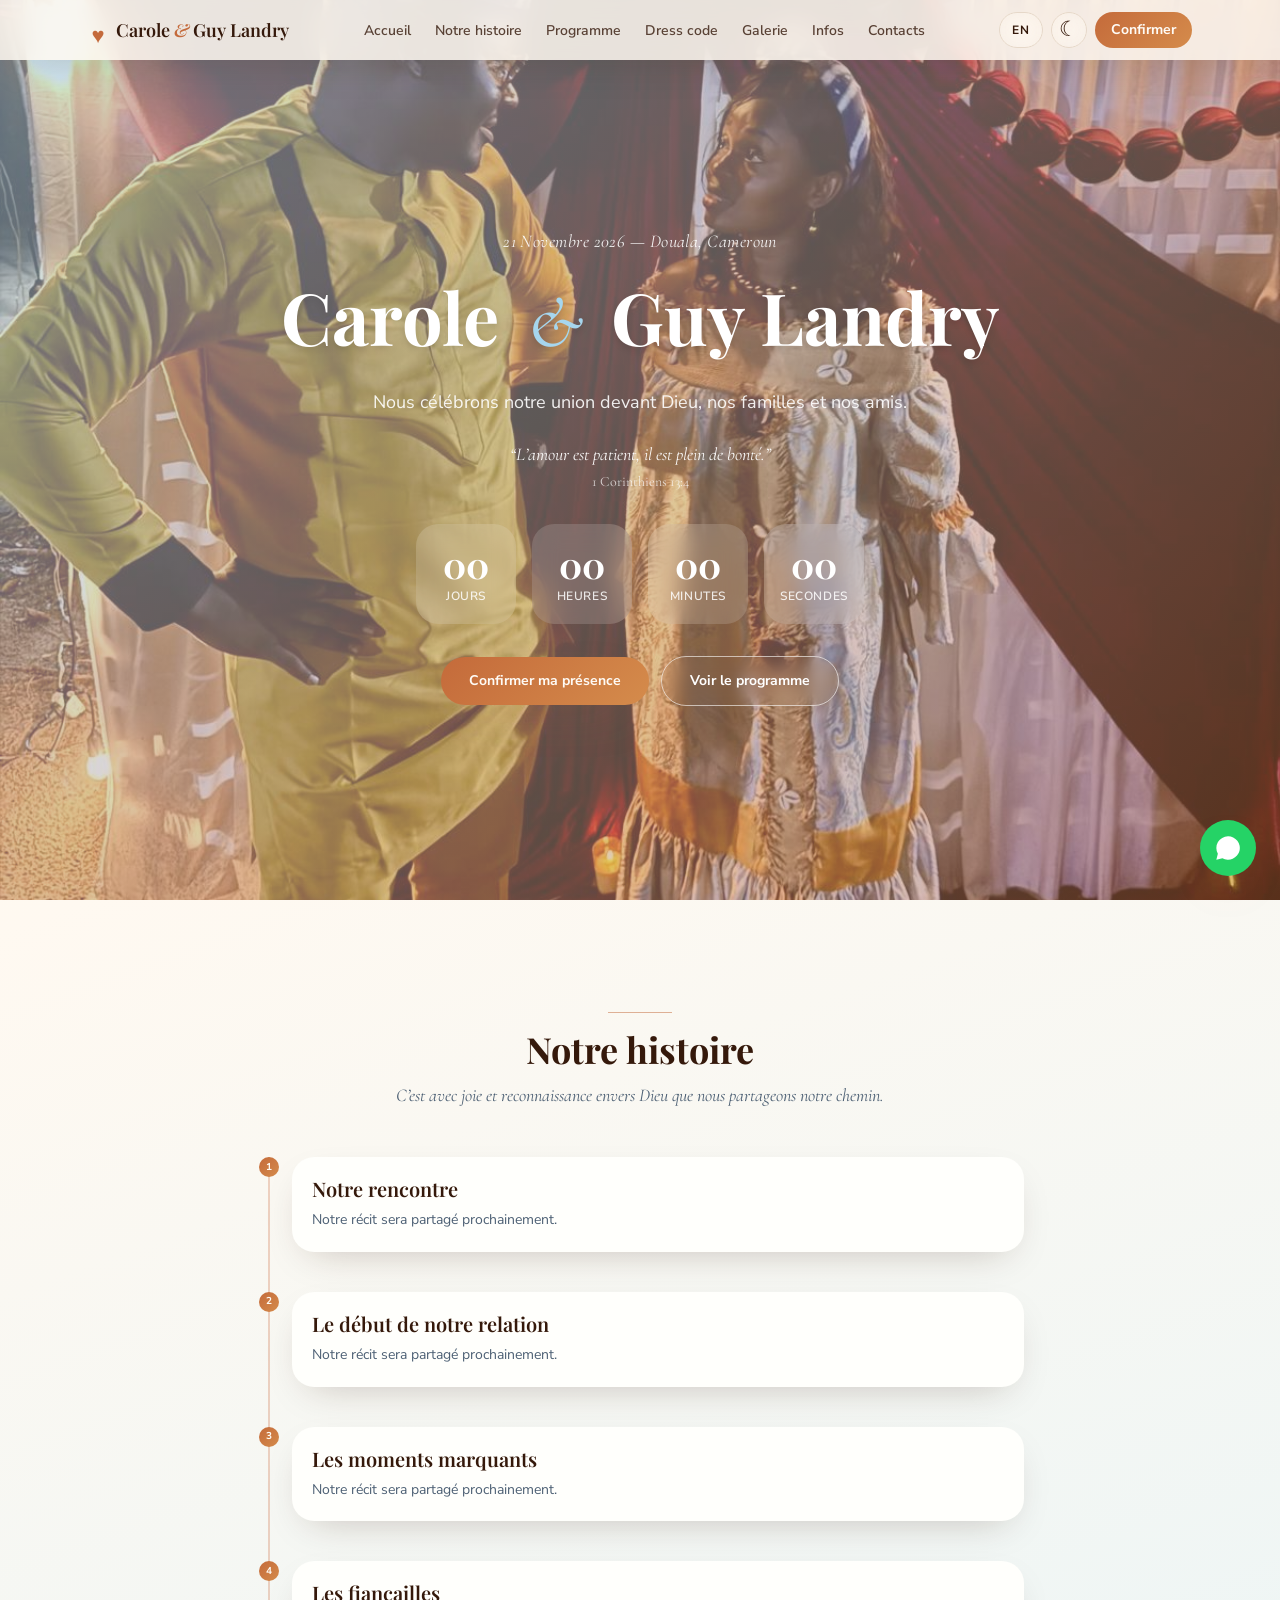
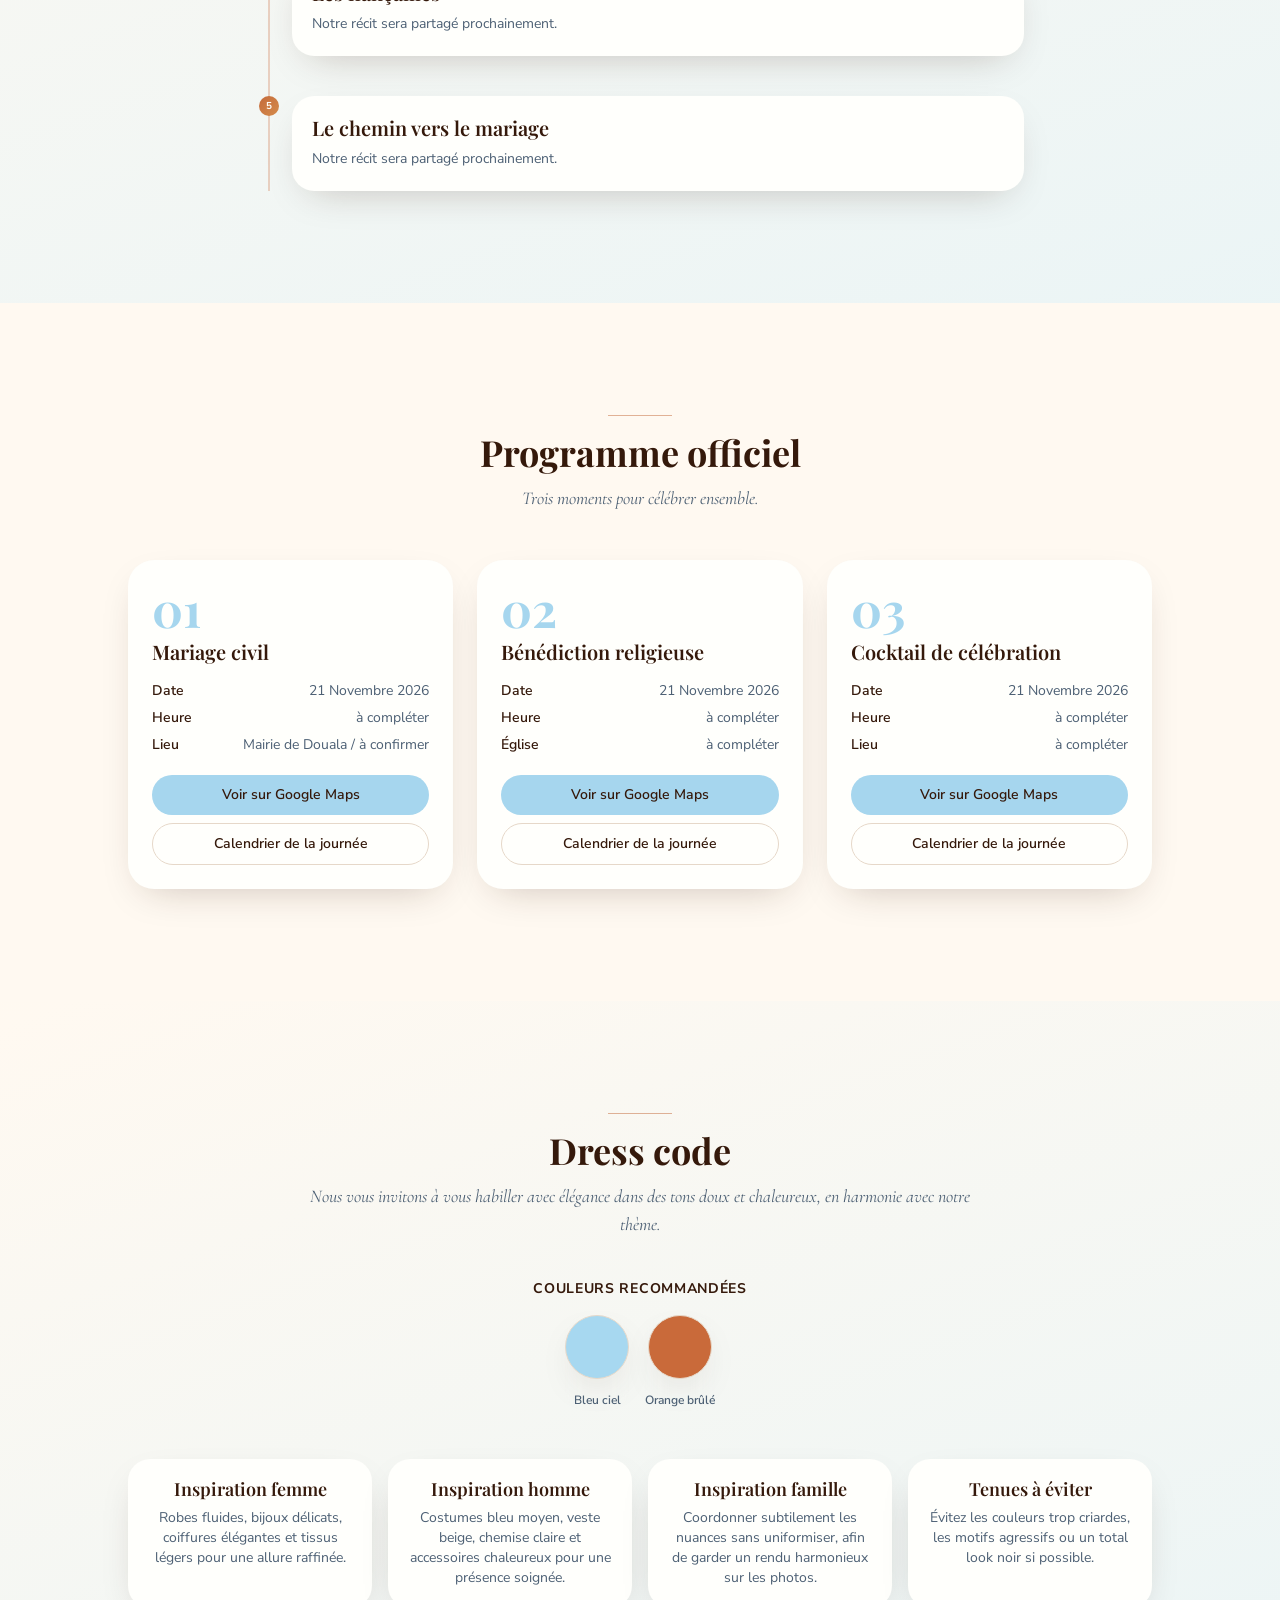
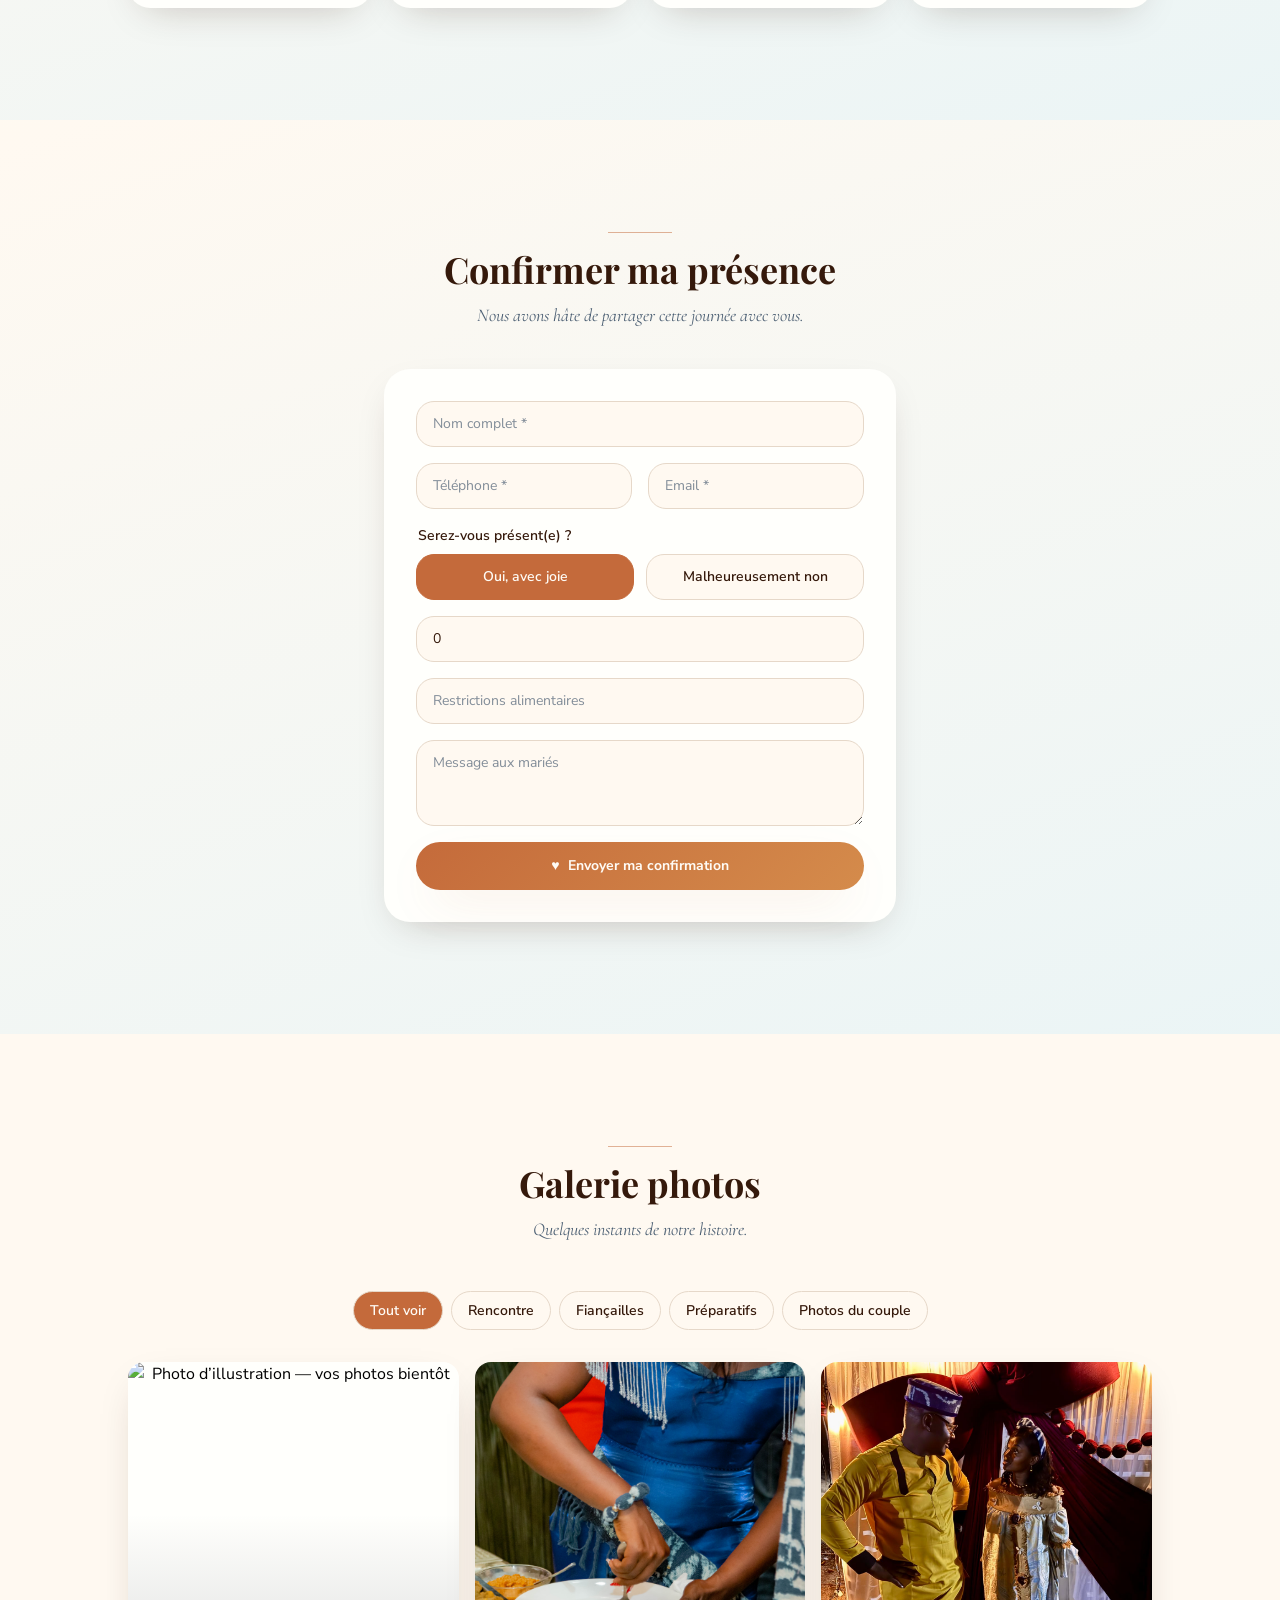
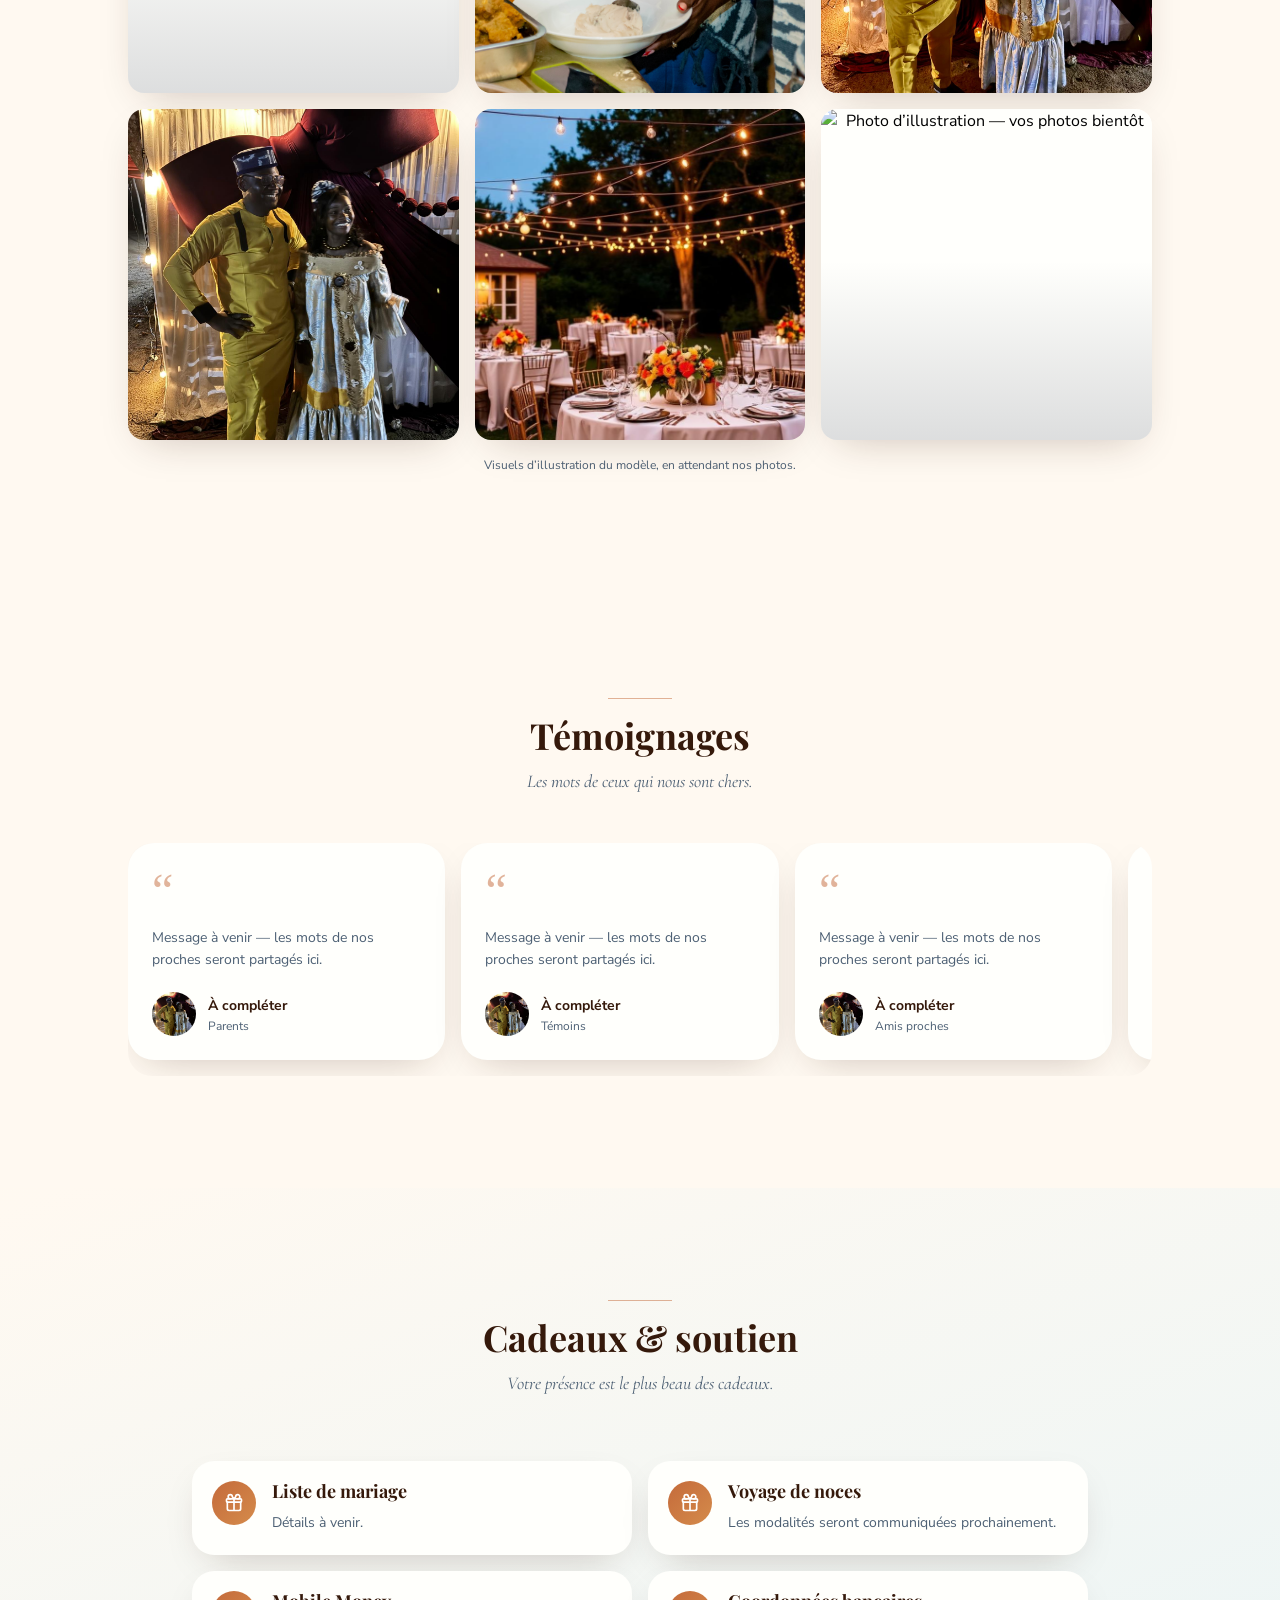
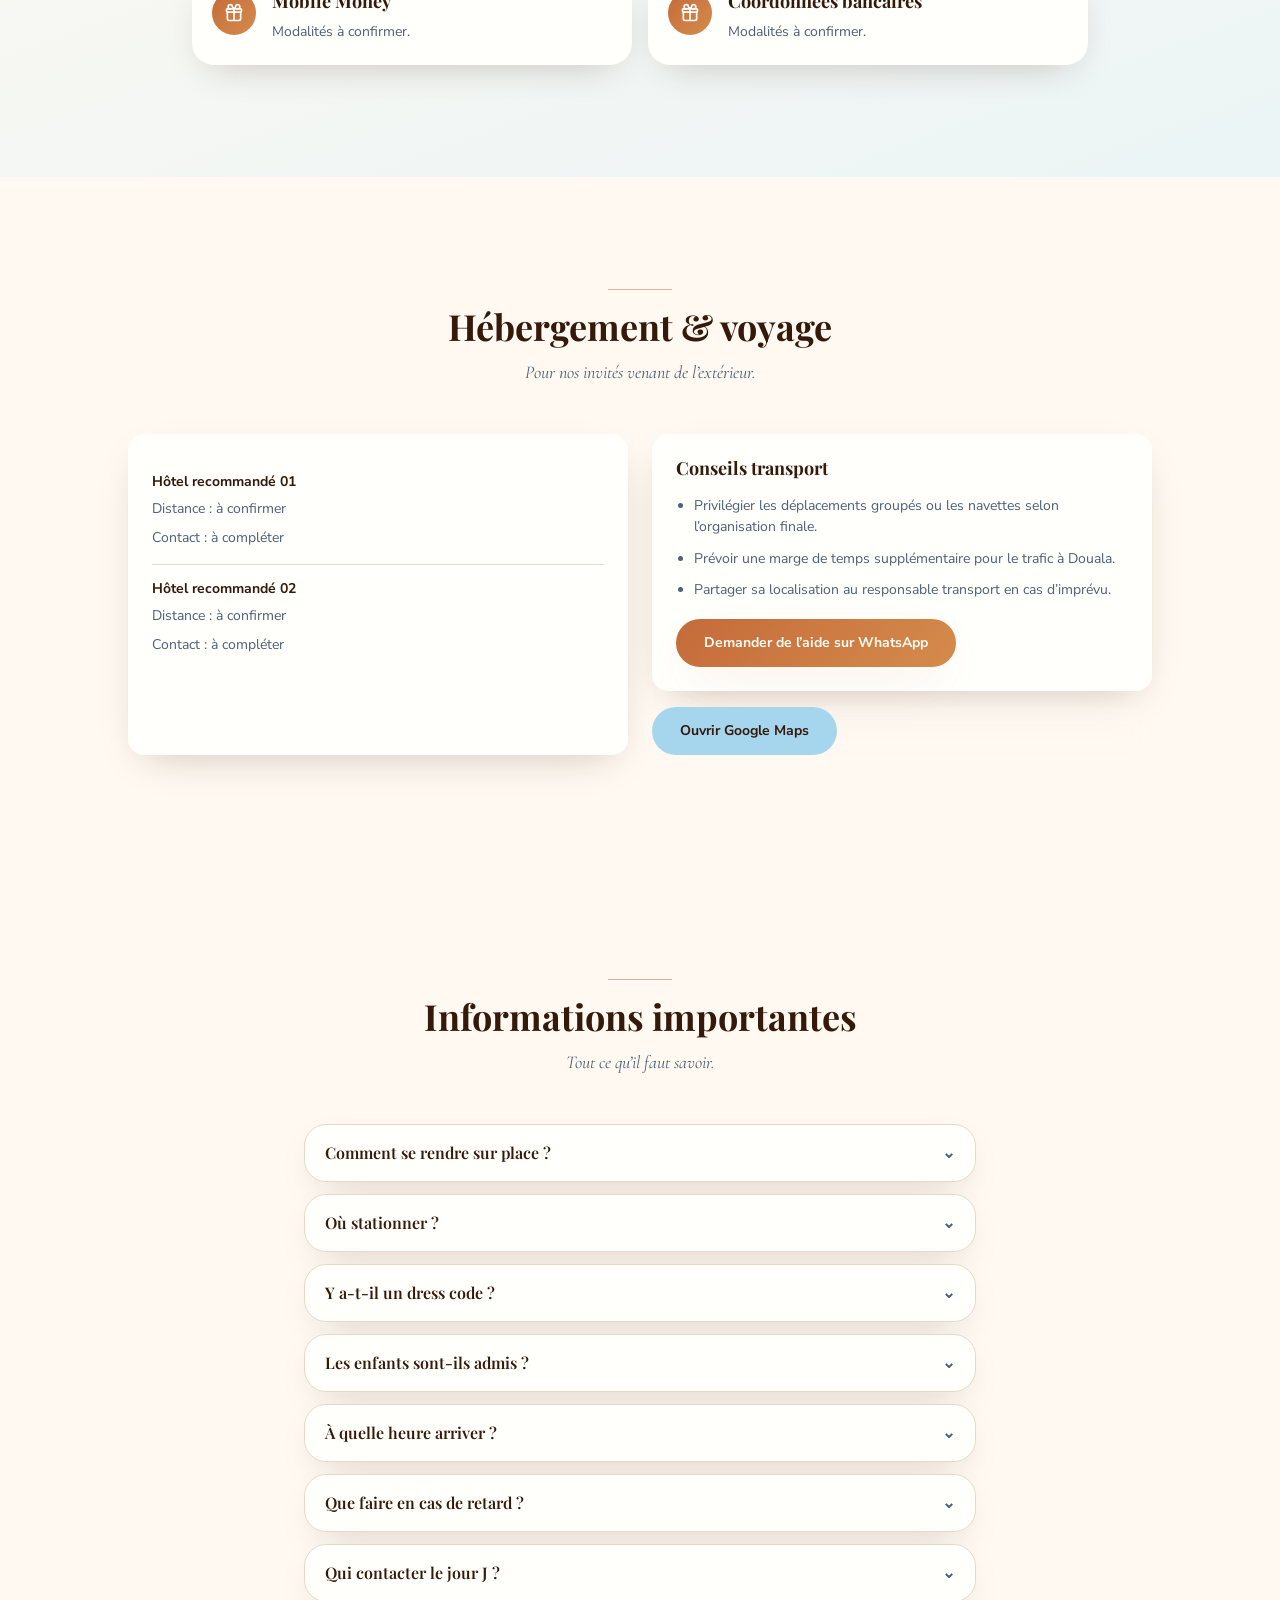
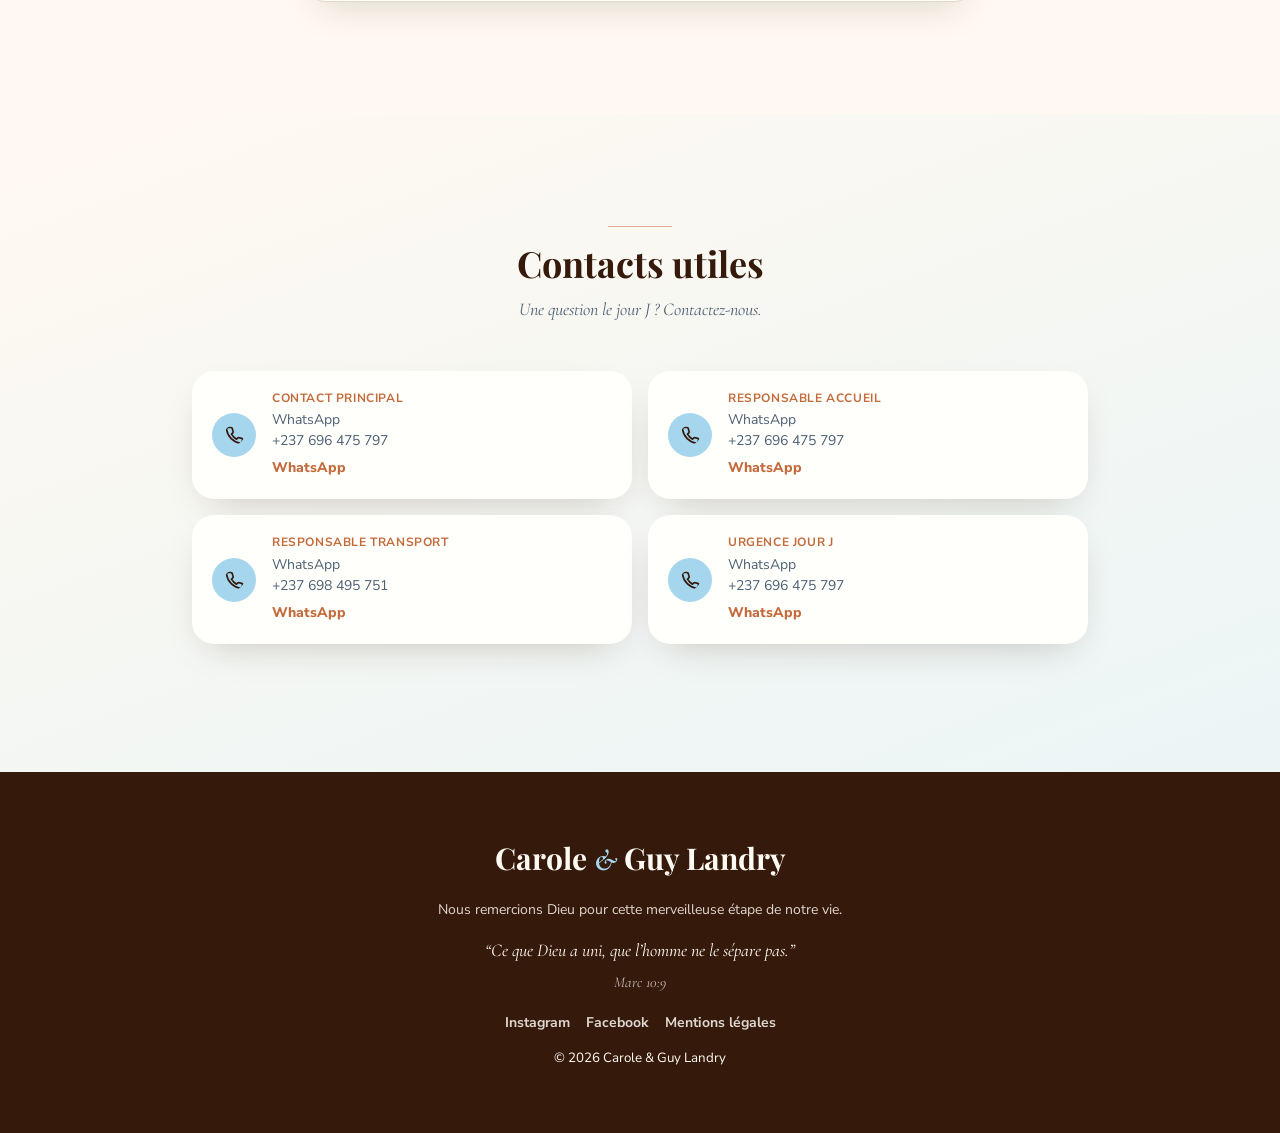
==== commit 31902fca: "Refresh cached wedding site script" ====
--- a/index.html
+++ b/index.html
@@ -509,6 +509,6 @@
       </div>
     </div>
 
-    <script src="script.js"></script>
+    <script src="script.js?v=20261015"></script>
   </body>
 </html>
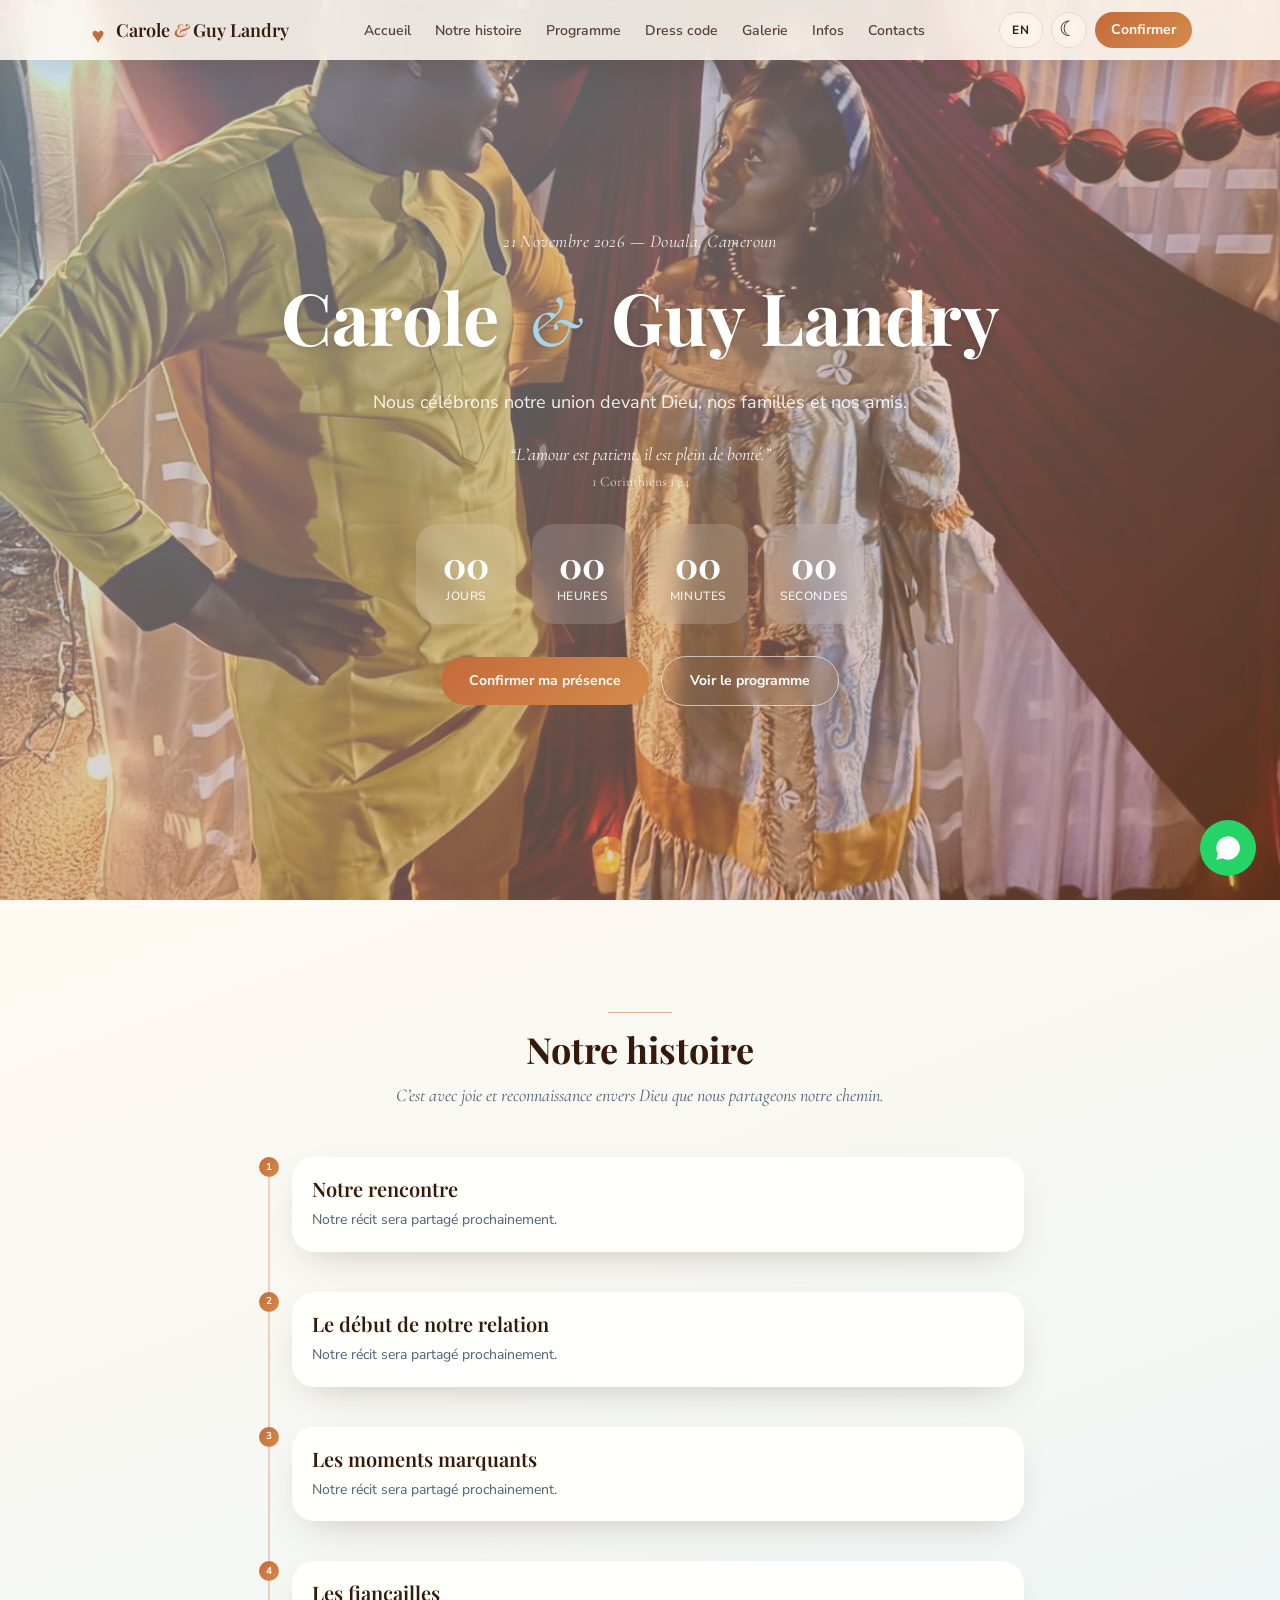
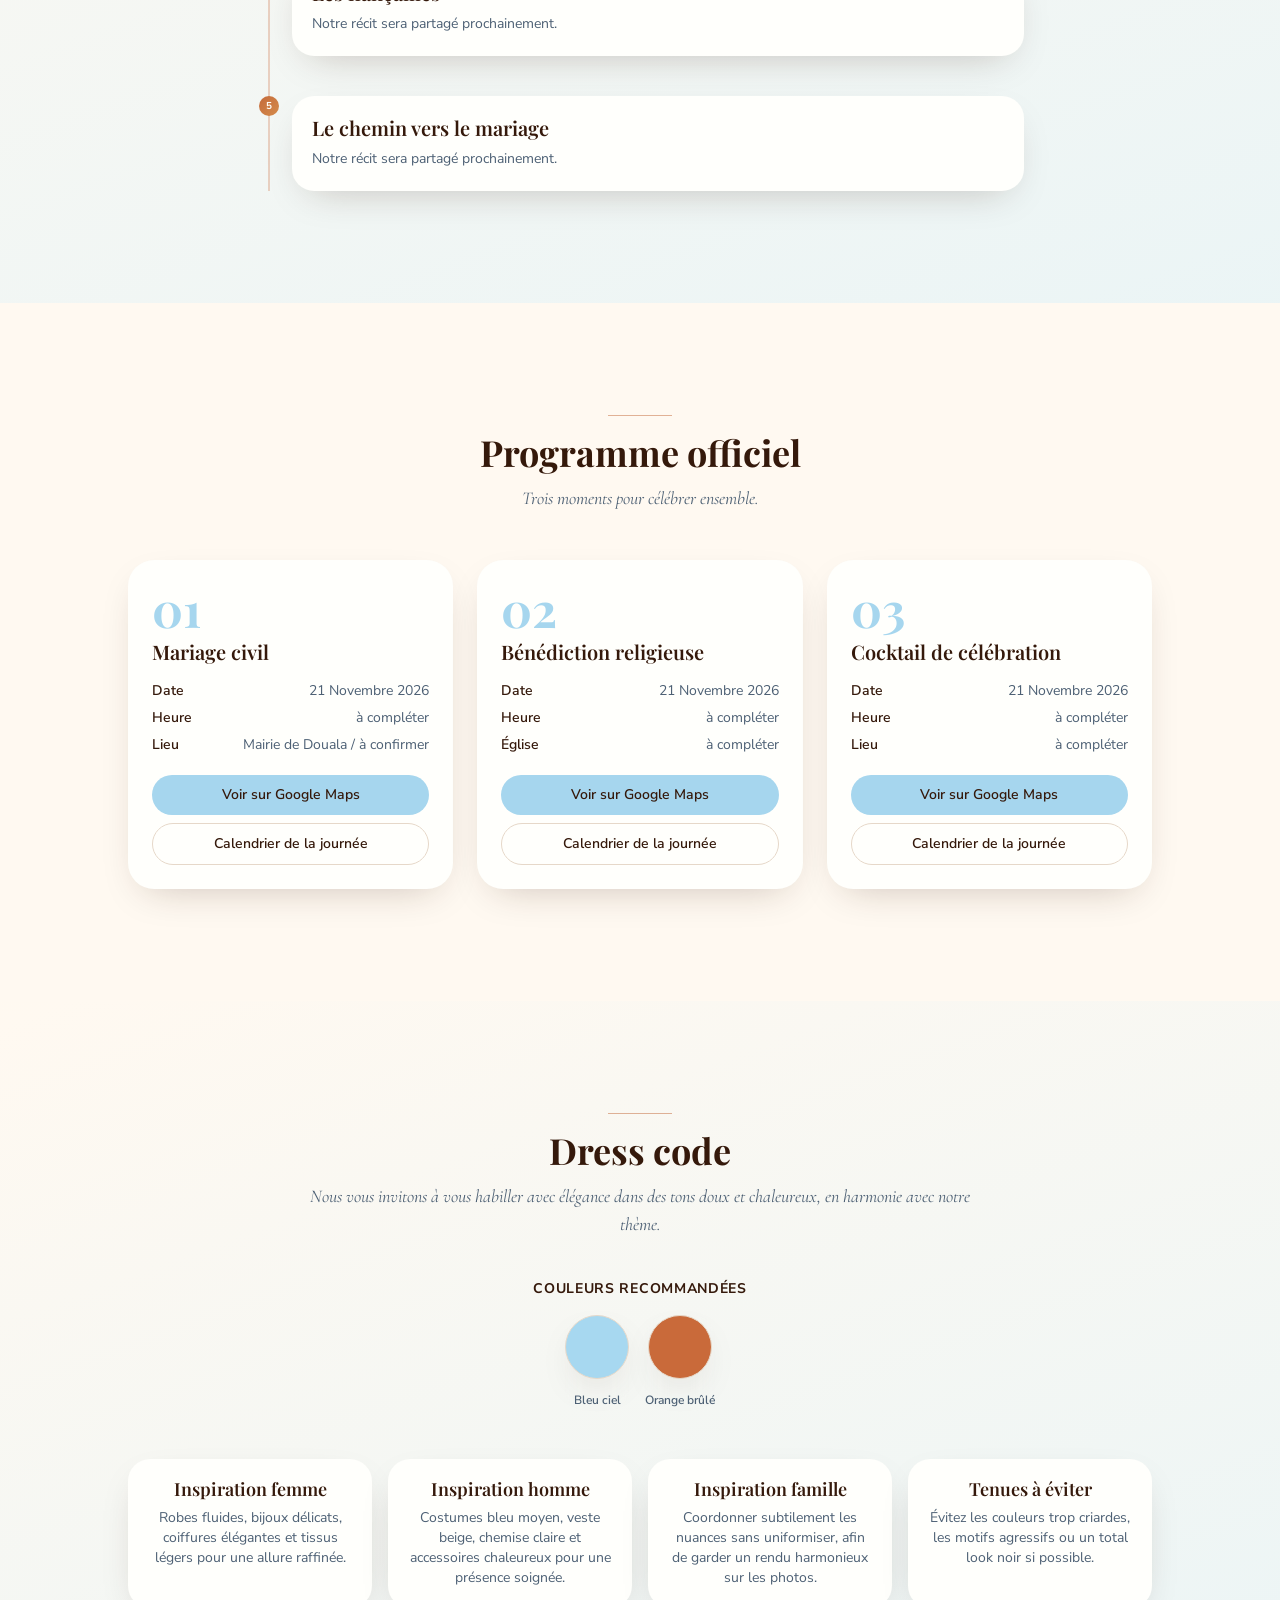
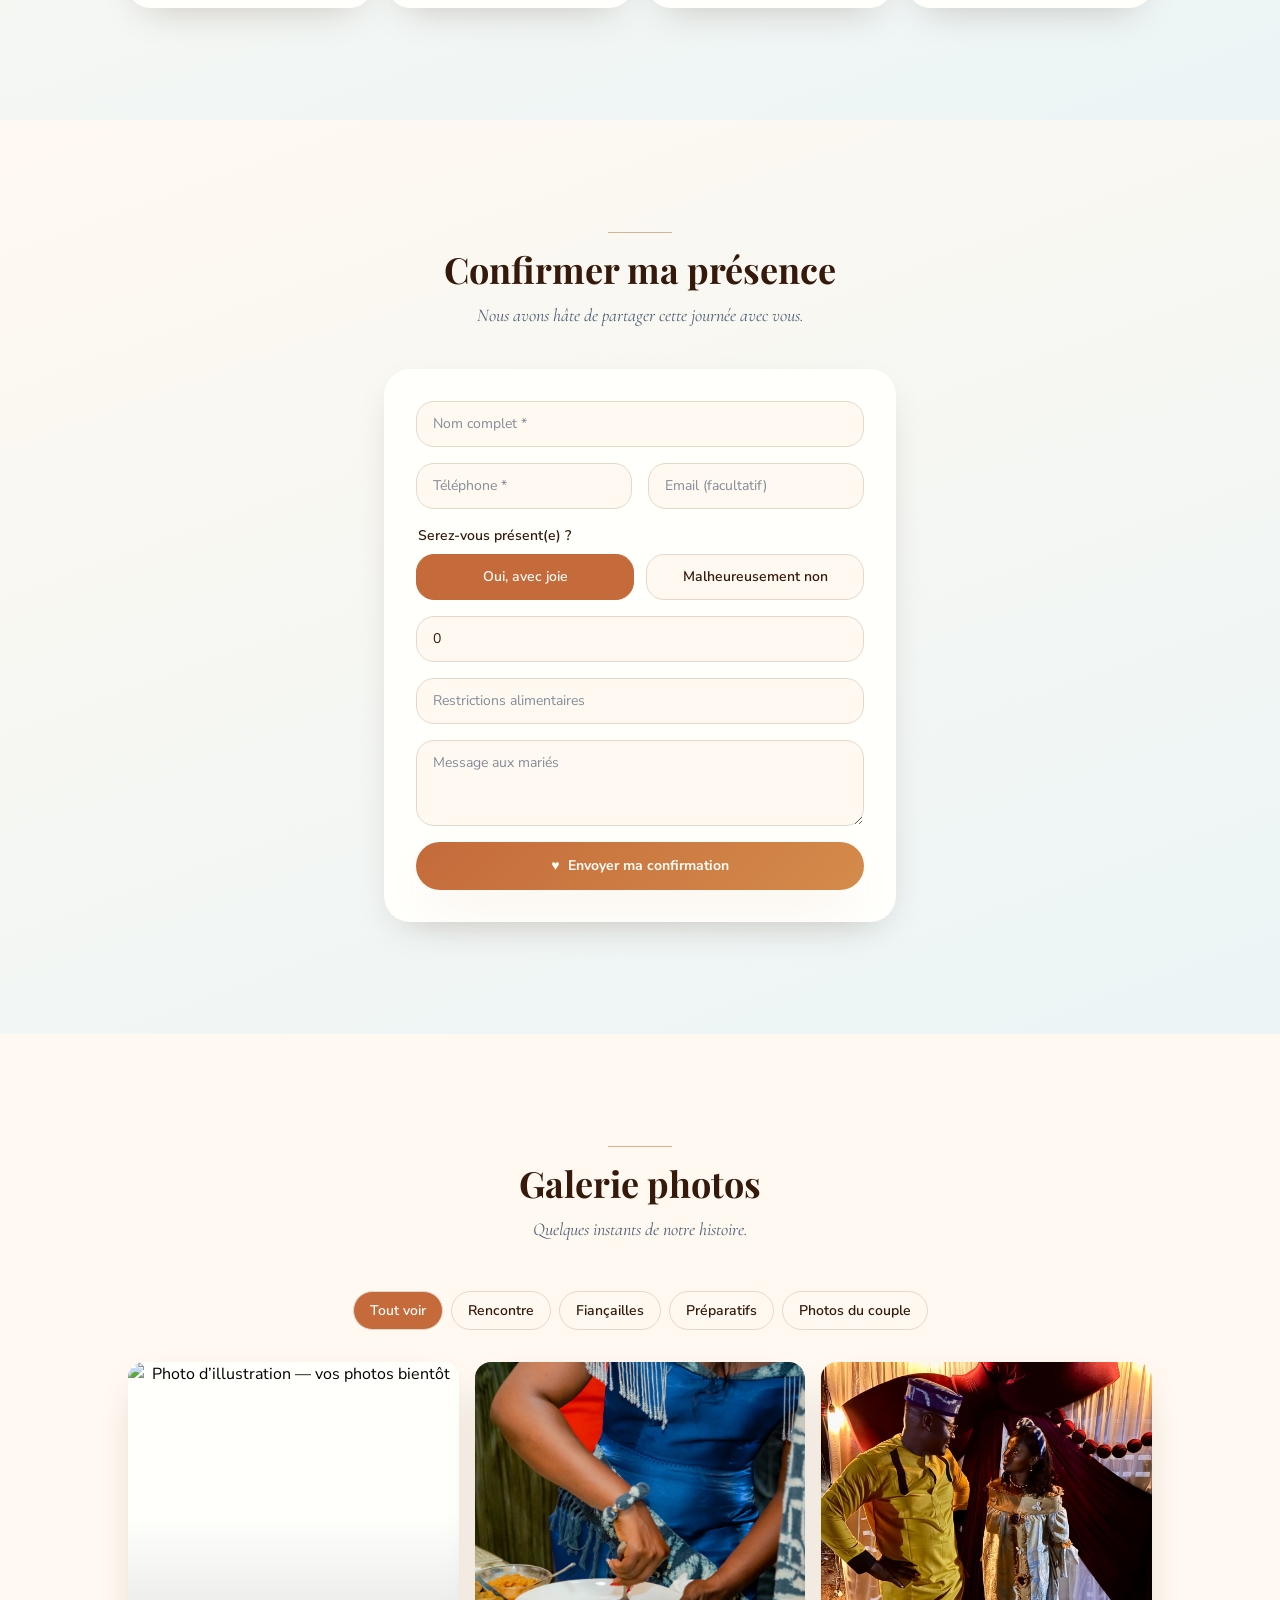
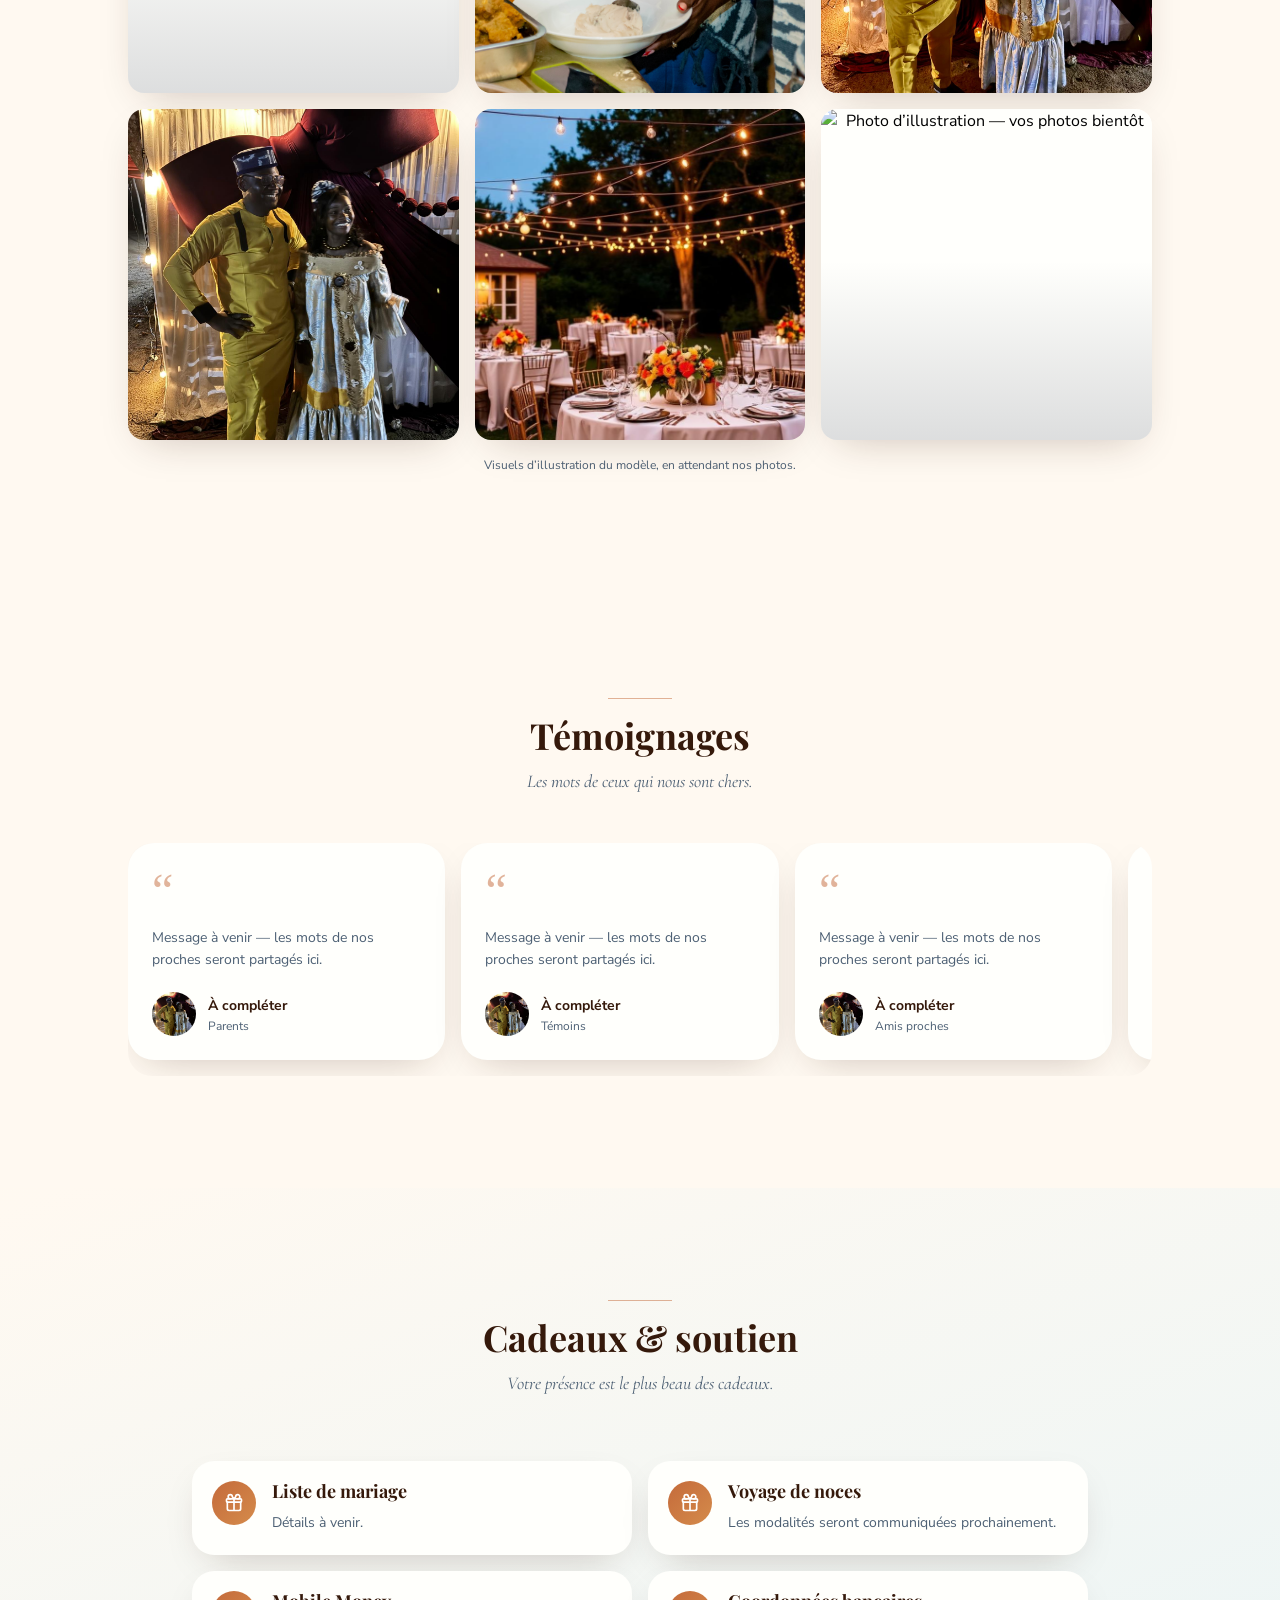
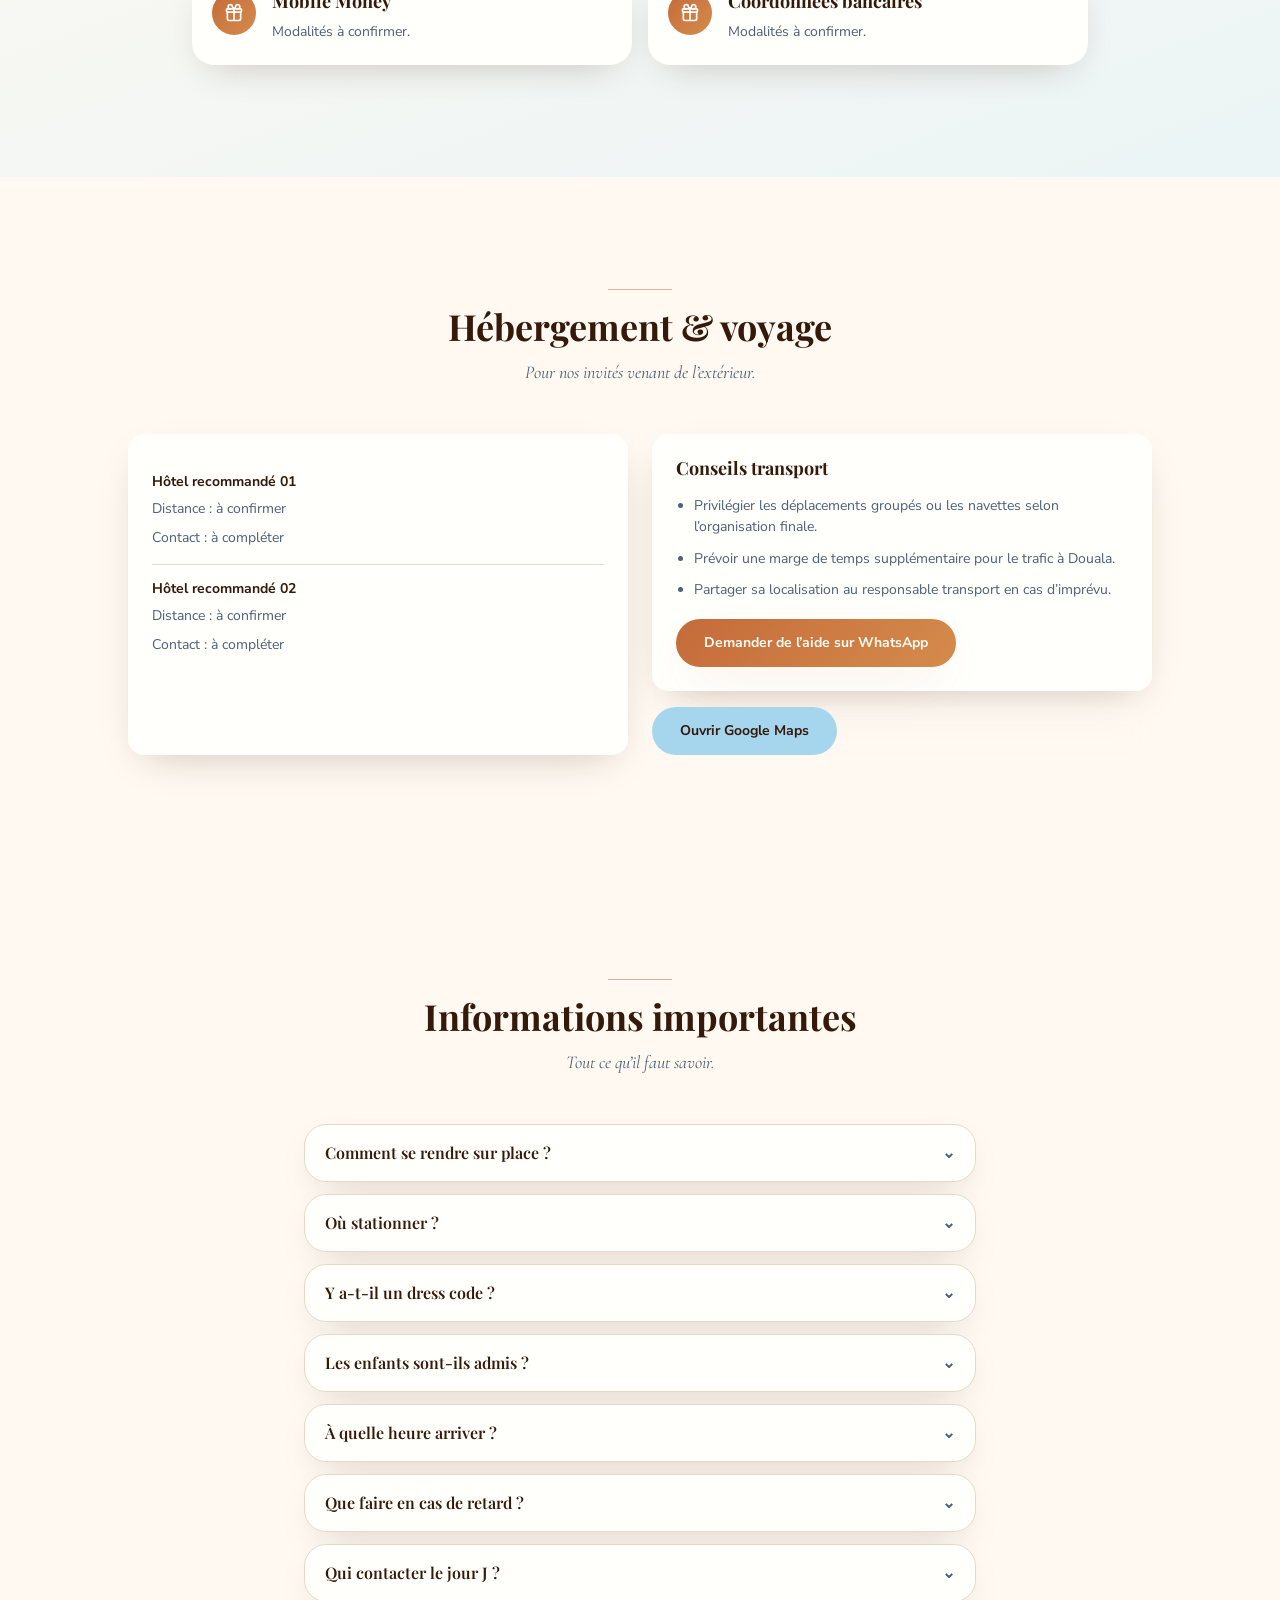
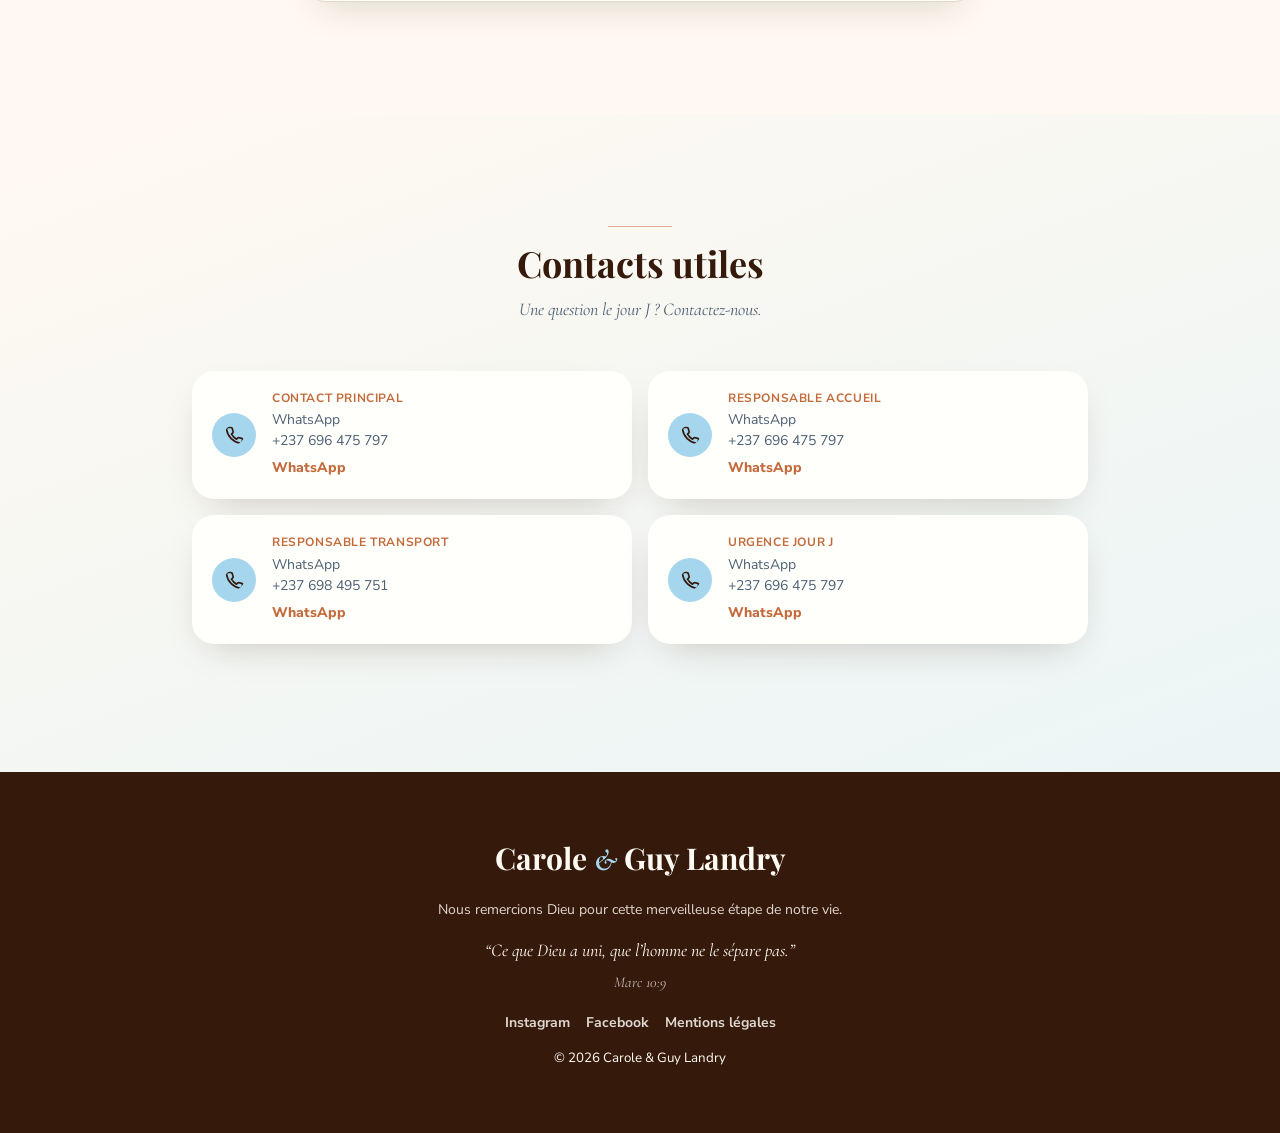
==== commit 7a66a5d7: "Add RSVP QR code and optional email" ====
--- a/index.html
+++ b/index.html
@@ -272,7 +272,7 @@
               </label>
               <div class="form-row">
                 <label><span class="sr-only" data-i18n="formPhone">Téléphone</span><input type="tel" name="phone" required maxlength="40" autocomplete="tel" data-i18n-placeholder="formPhonePlaceholder" /></label>
-                <label><span class="sr-only" data-i18n="formEmail">Email</span><input type="email" name="email" required maxlength="200" autocomplete="email" data-i18n-placeholder="formEmailPlaceholder" /></label>
+                <label><span class="sr-only" data-i18n="formEmail">Email</span><input type="email" name="email" maxlength="200" autocomplete="email" data-i18n-placeholder="formEmailPlaceholder" /></label>
               </div>
               <fieldset class="attendance-field">
                 <legend data-i18n="formAttendance">Serez-vous présent(e) ?</legend>
@@ -509,6 +509,6 @@
       </div>
     </div>
 
-    <script src="script.js?v=20261015"></script>
+    <script src="script.js?v=20261015-rsvp"></script>
   </body>
 </html>
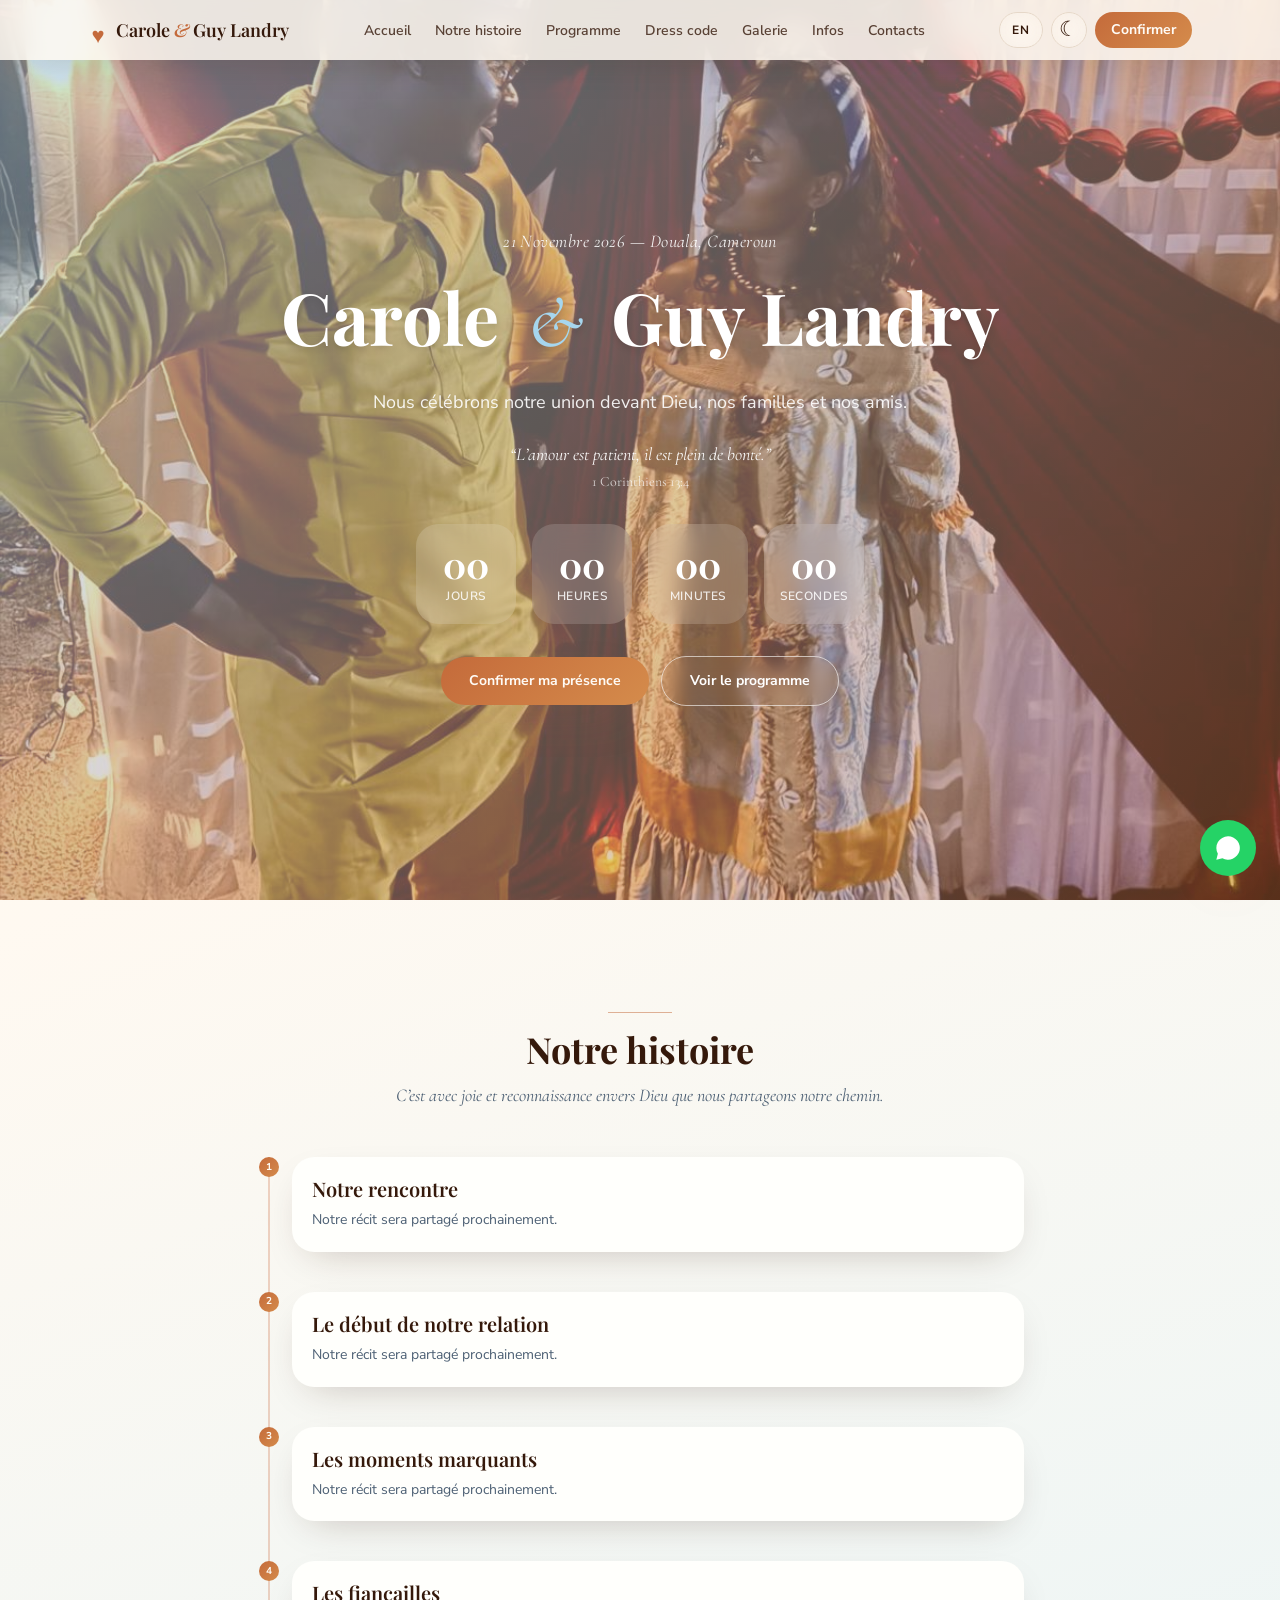
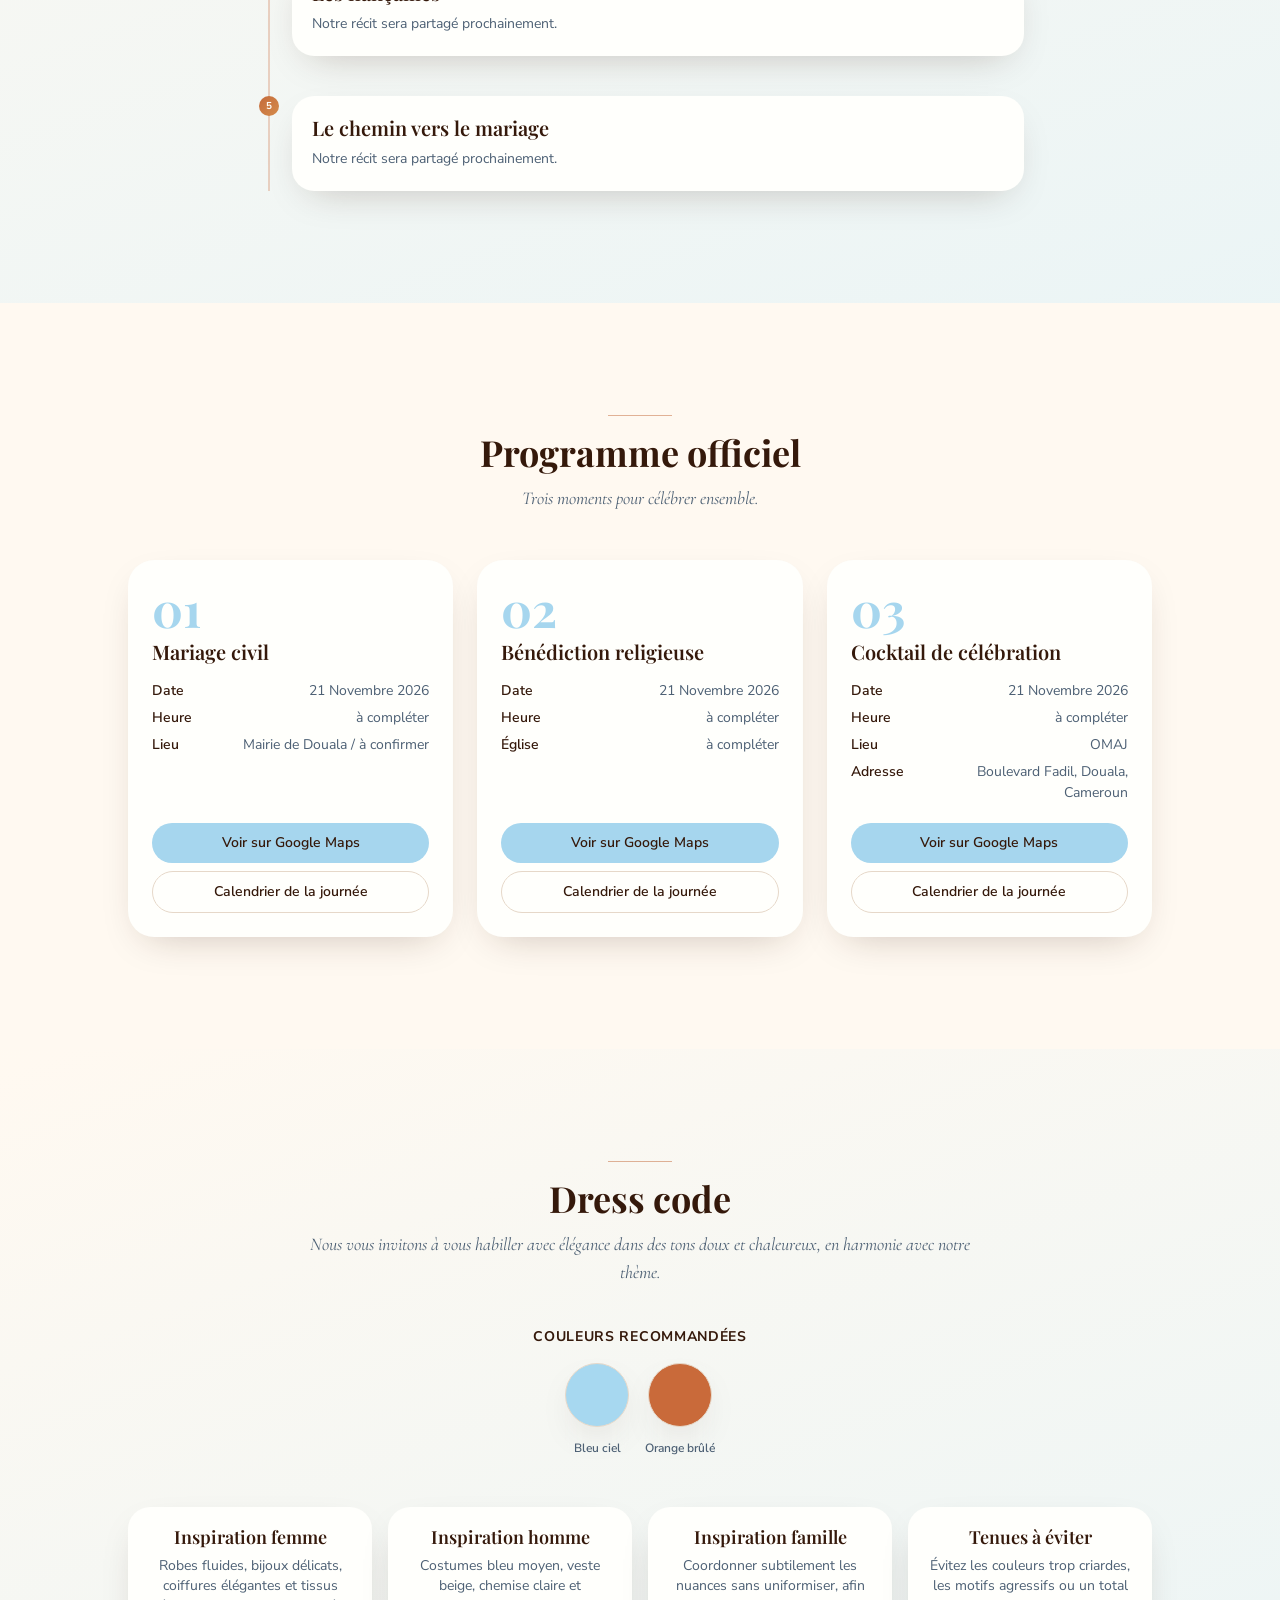
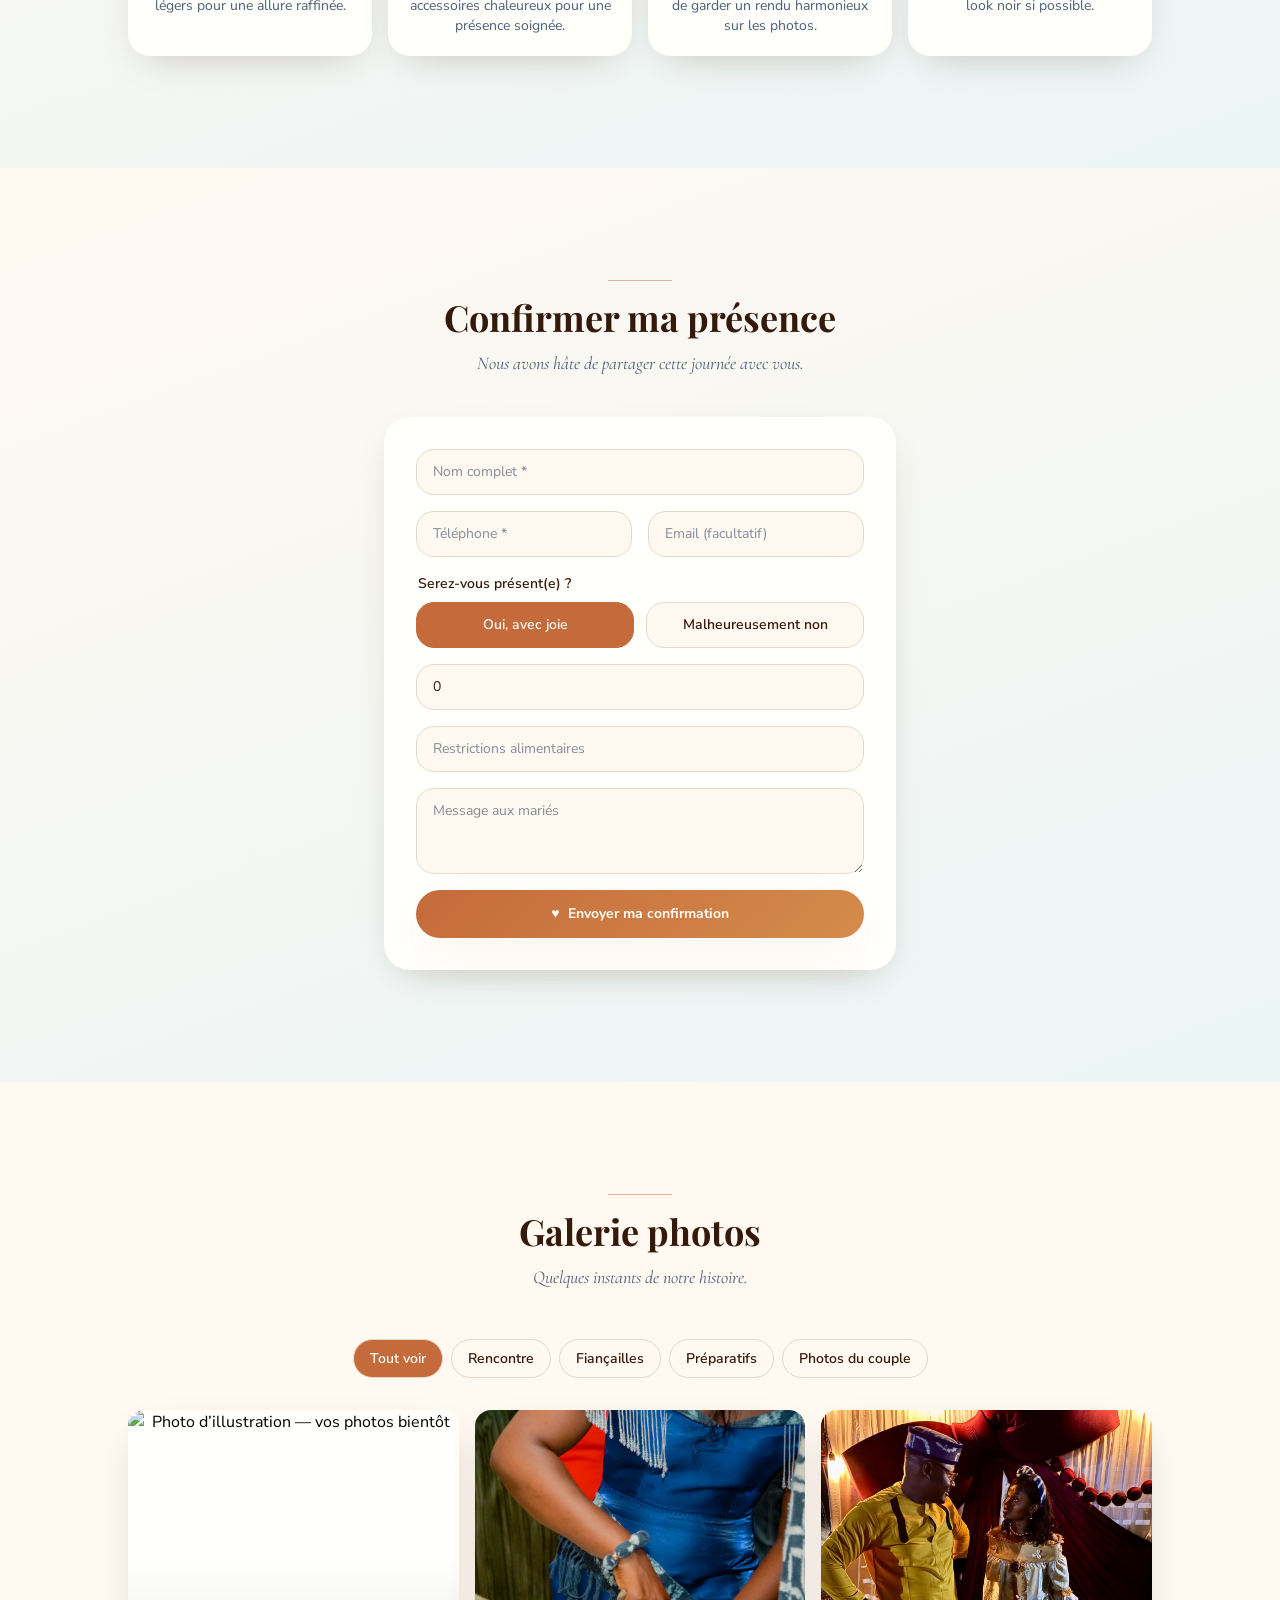
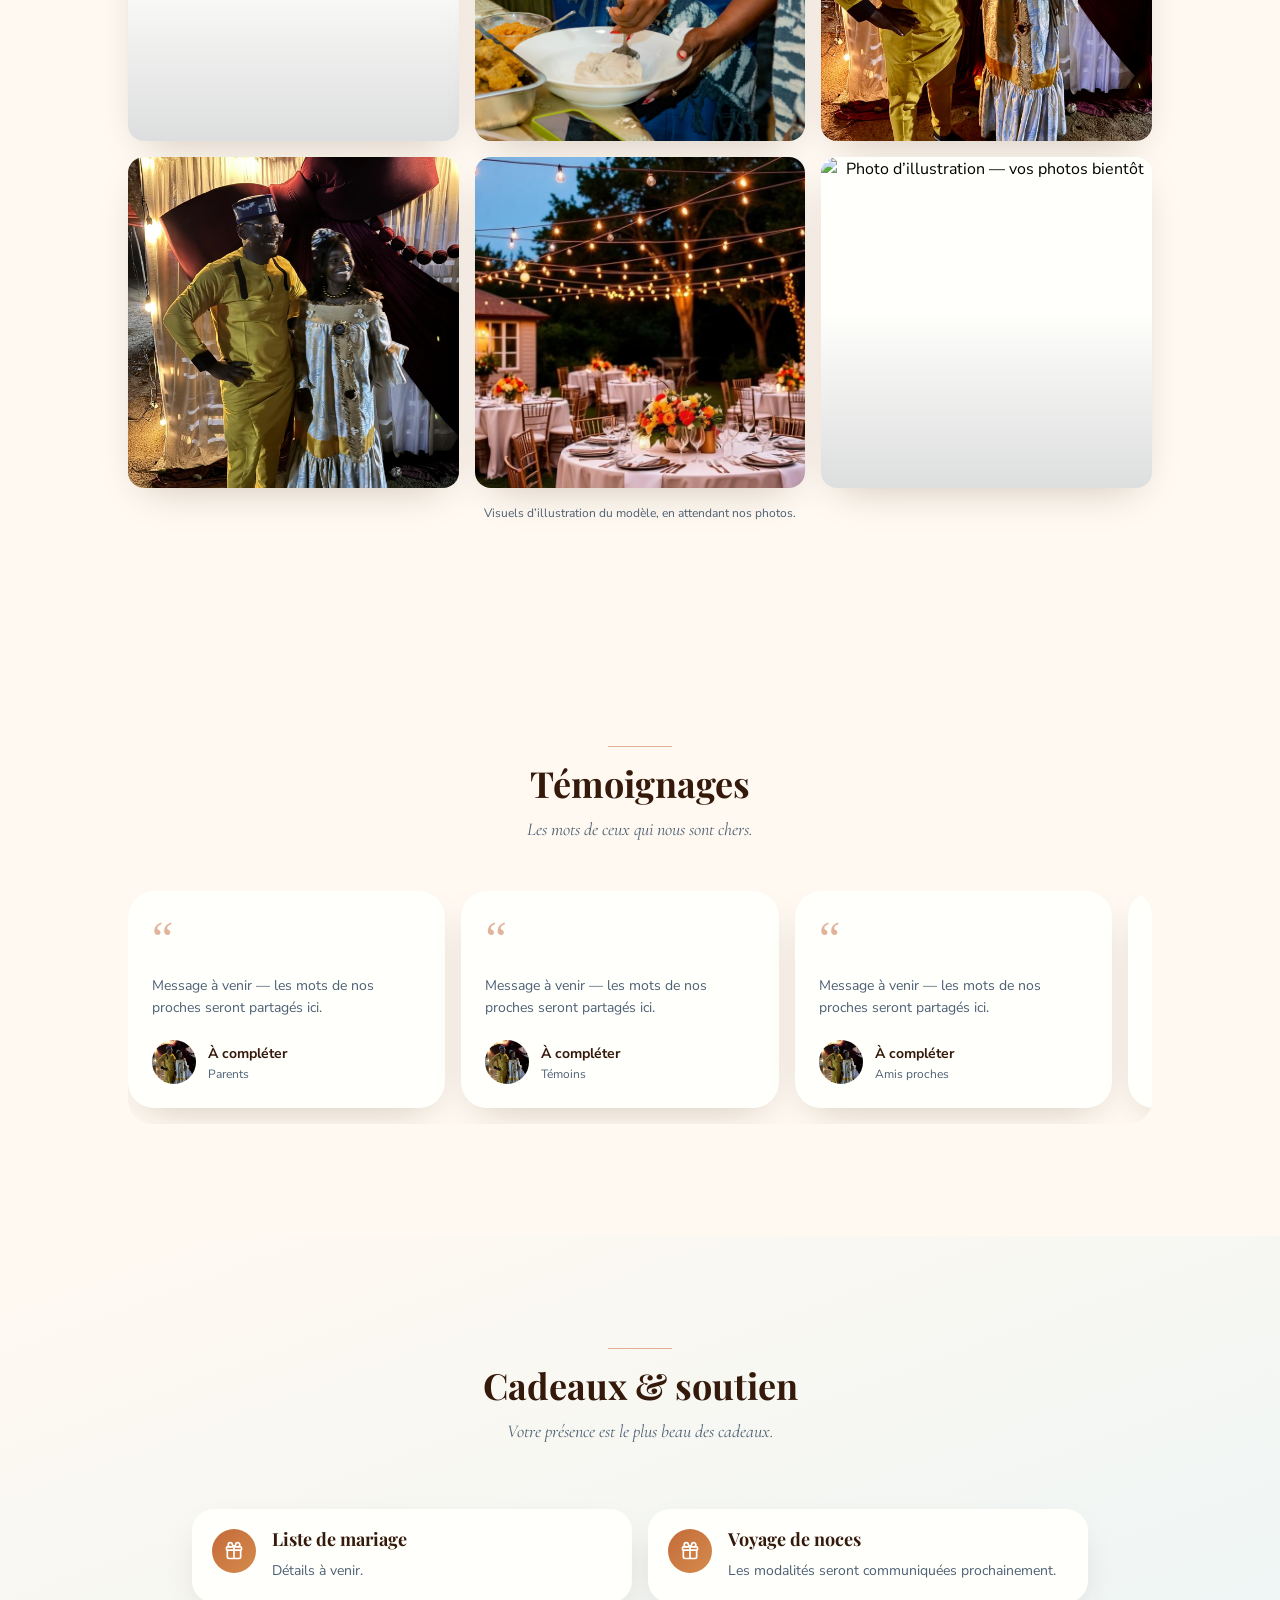
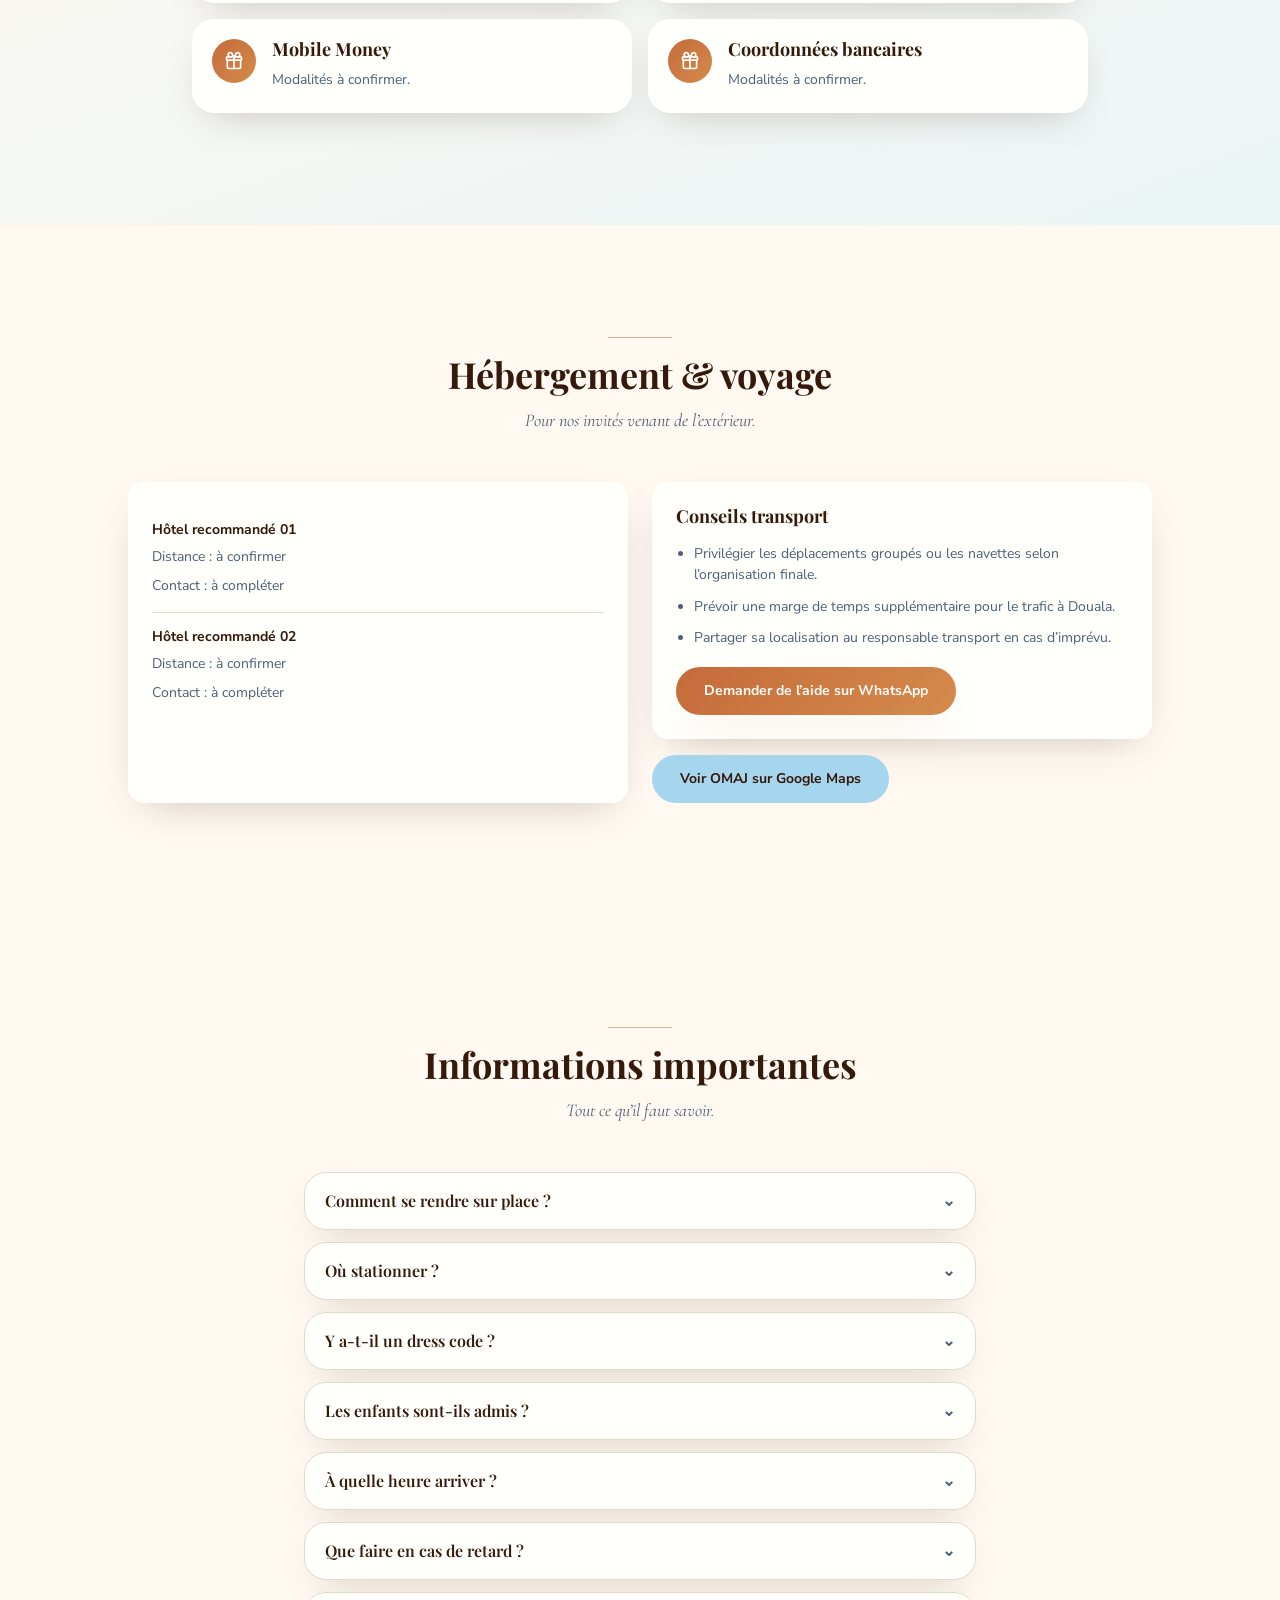
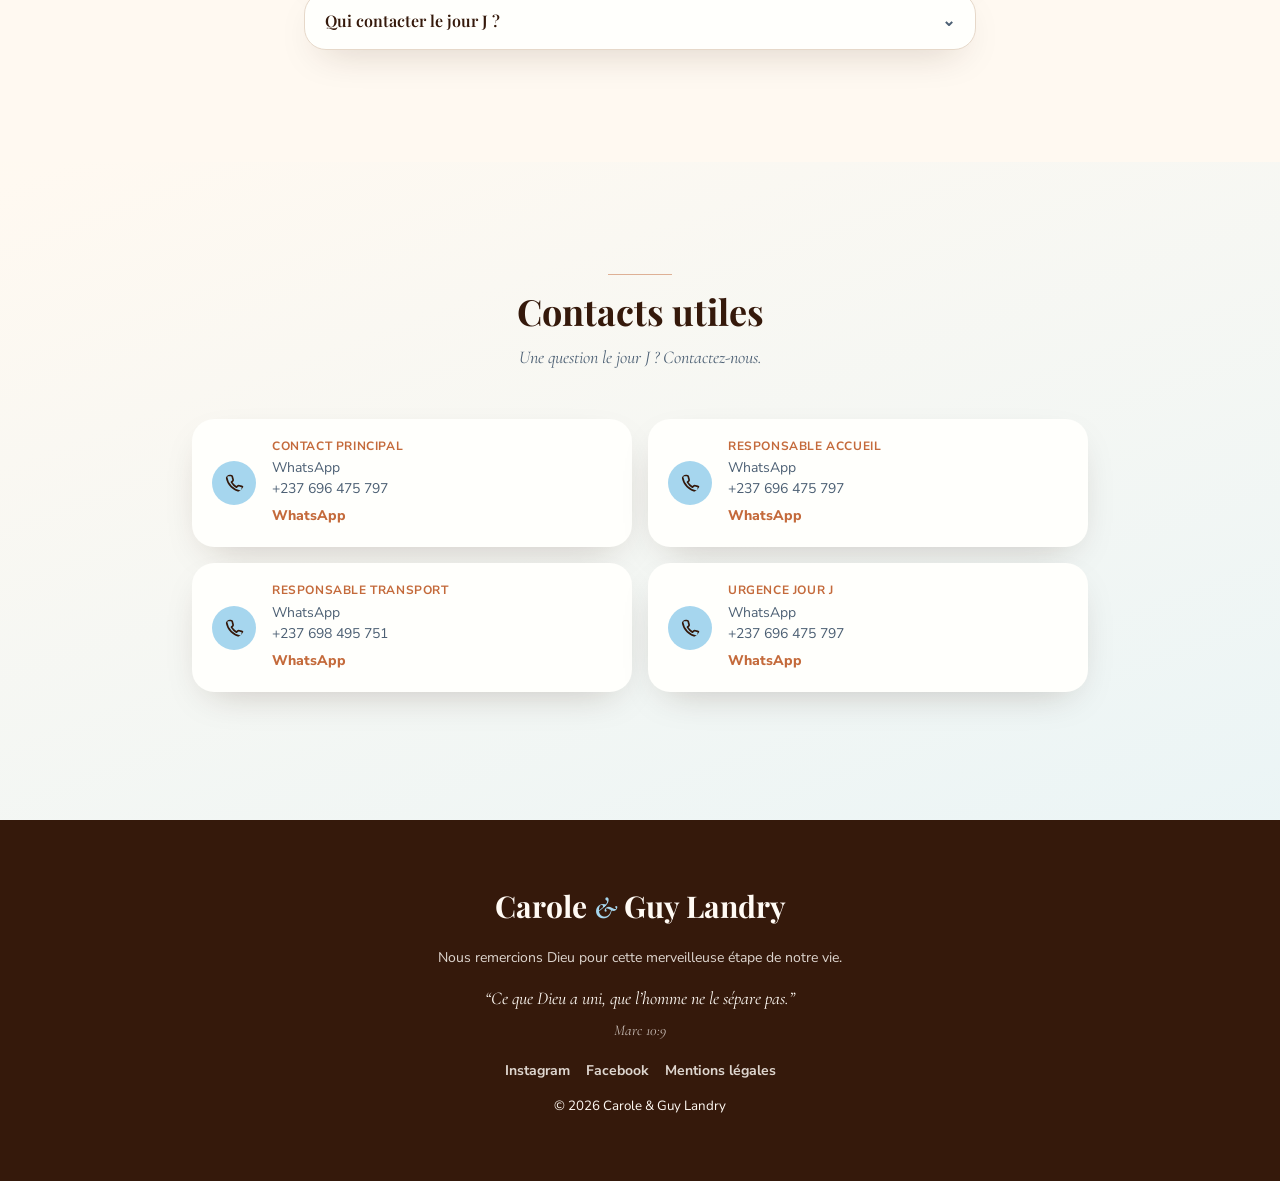
==== commit e762493a: "Mettre à jour l'adresse du cocktail à OMAJ" ====
--- a/index.html
+++ b/index.html
@@ -383,18 +383,18 @@
               <aside class="travel-sidebar">
                 <article class="map-card">
                   <span class="card-tag" data-i18n="travelMapTag">Carte interactive</span>
-                  <h3 data-i18n="travelMapTitle">Repérer rapidement les lieux clés</h3>
+                  <h3 data-i18n="travelMapTitle">Lieu du cocktail de célébration</h3>
                   <p data-i18n="travelMapText">
-                    Ajoutez ici Google Maps ou une carte embarquée avec l’église, la mairie, le lieu du cocktail et les hôtels recommandés.
+                    OMAJ, Boulevard Fadil, Douala, Cameroun.
                   </p>
                   <a
                     class="button button-secondary"
-                    href="https://www.google.com/maps/search/?api=1&amp;query=Douala%2C%20Cameroun"
+                    href="https://maps.app.goo.gl/b6bGTdXK2MFqE2Df6"
                     target="_blank"
                     rel="noreferrer"
                     data-i18n="travelMapButton"
                   >
-                    Ouvrir Google Maps
+                    Voir OMAJ sur Google Maps
                   </a>
                 </article>
 
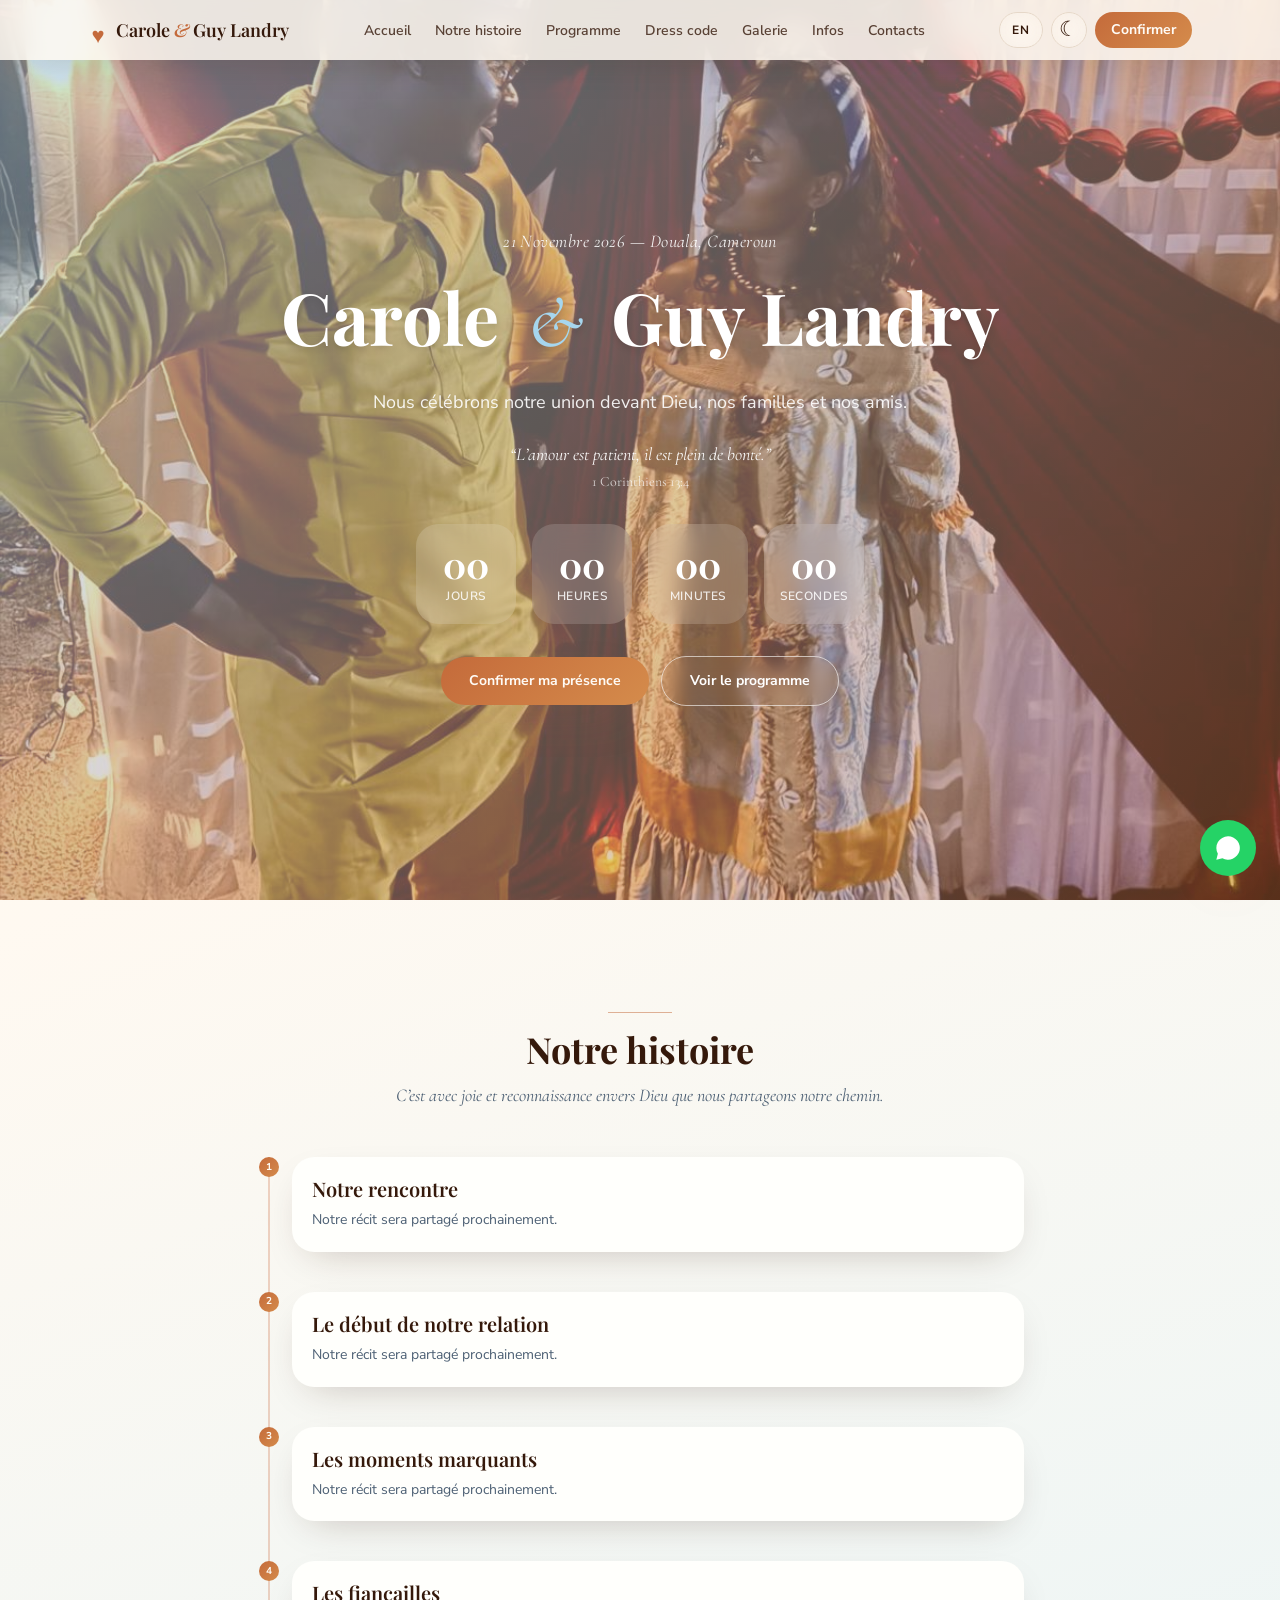
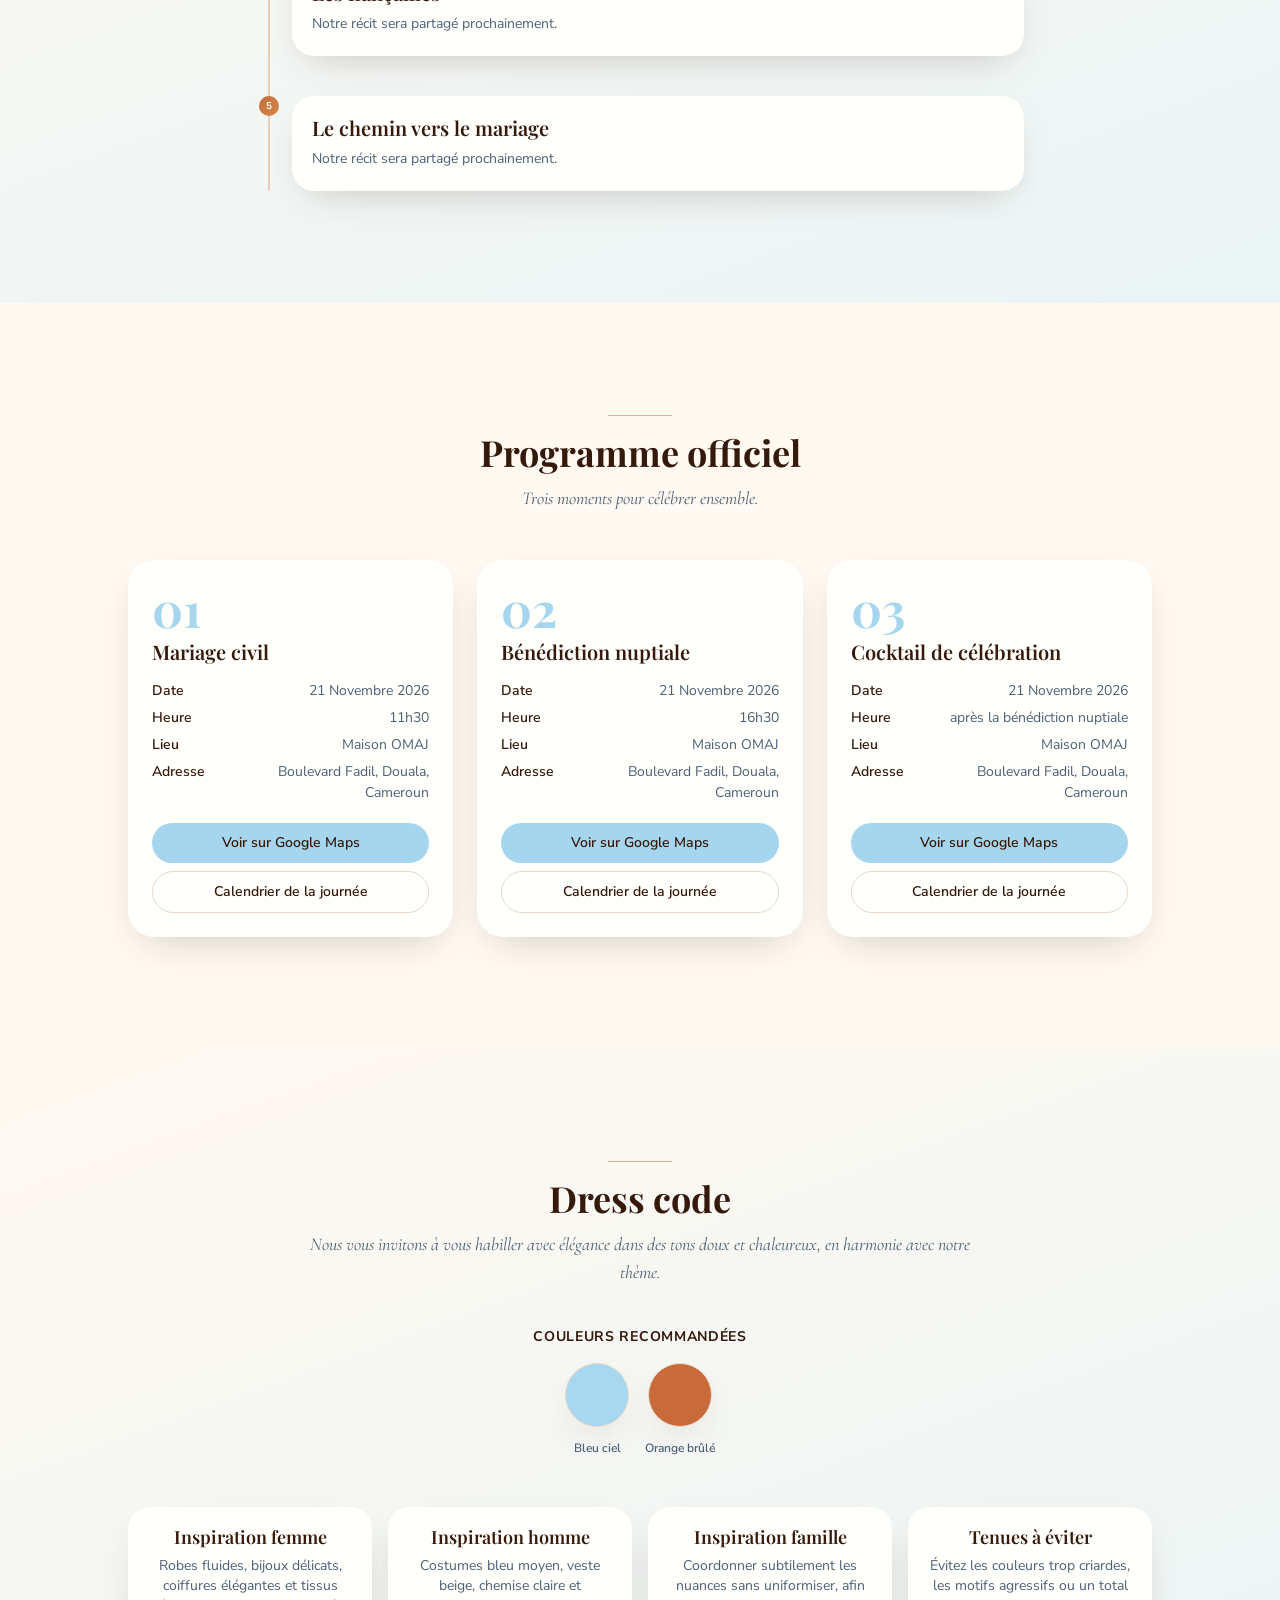
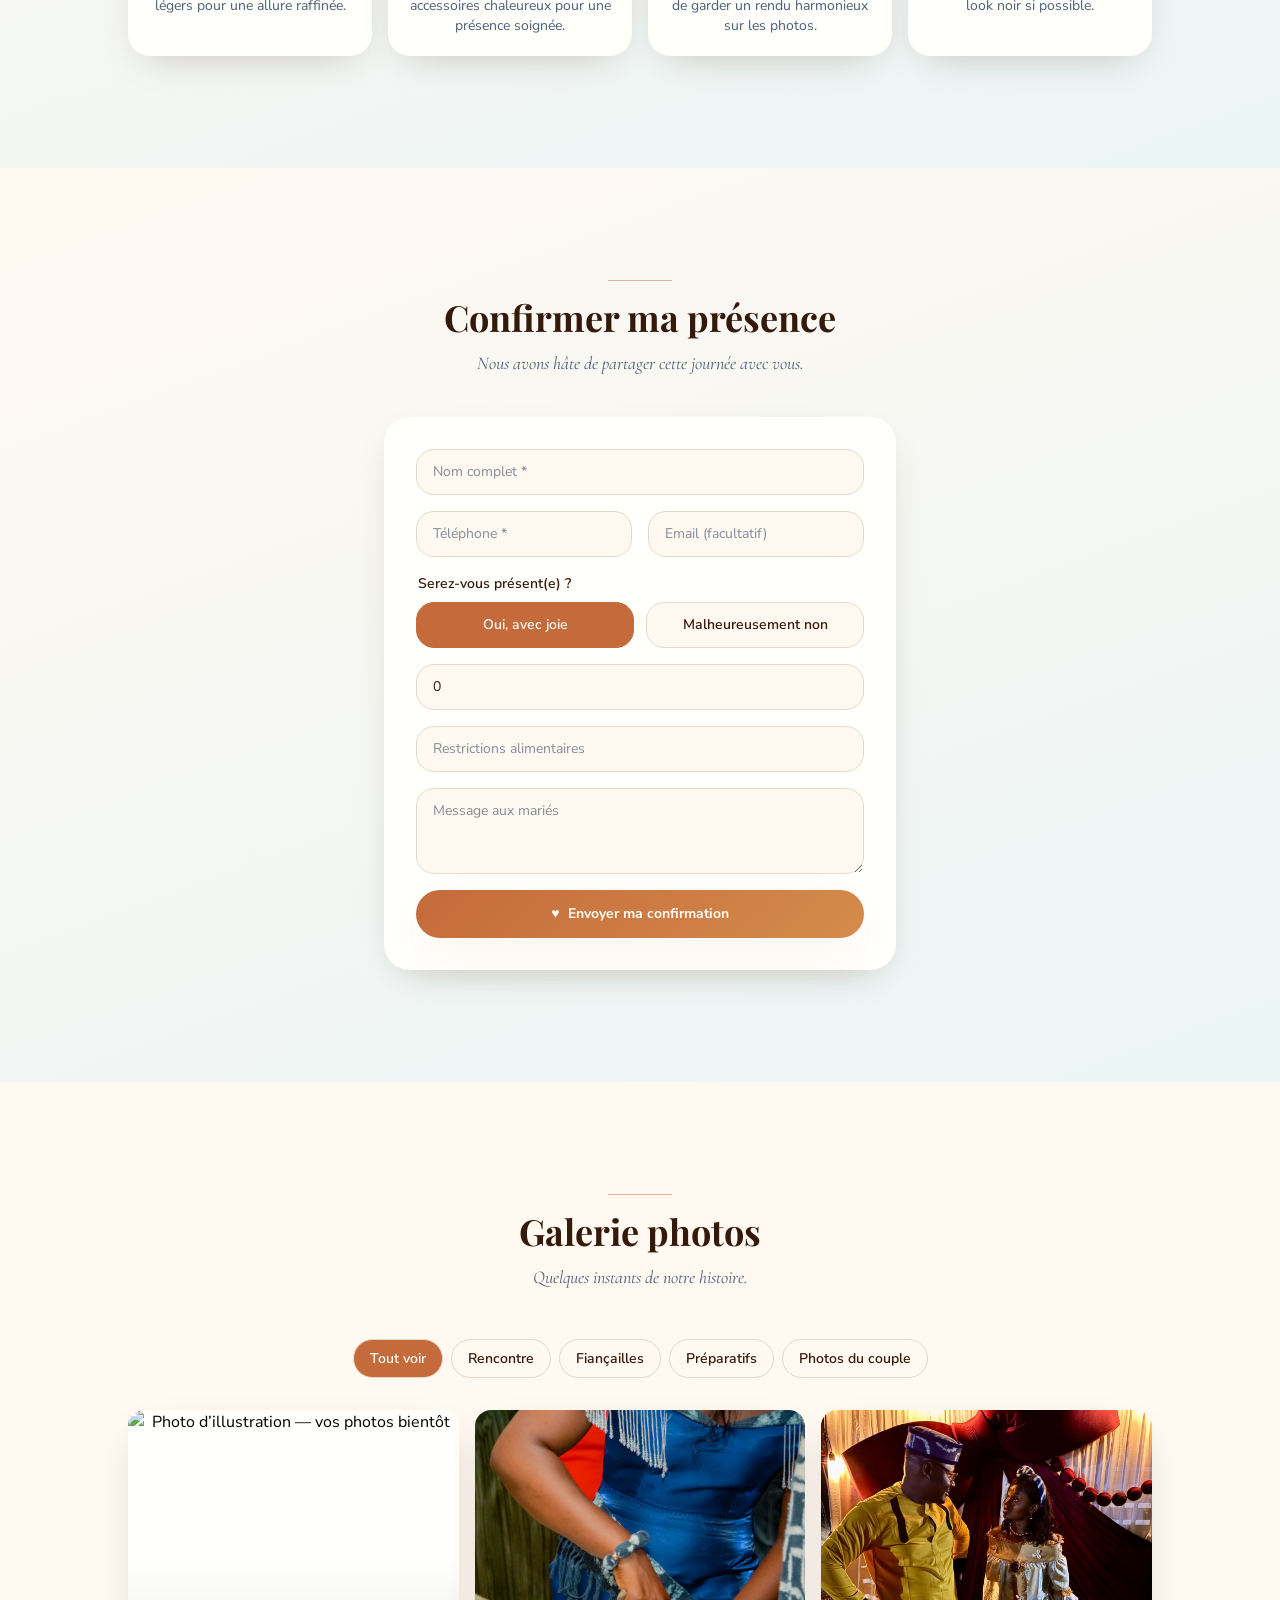
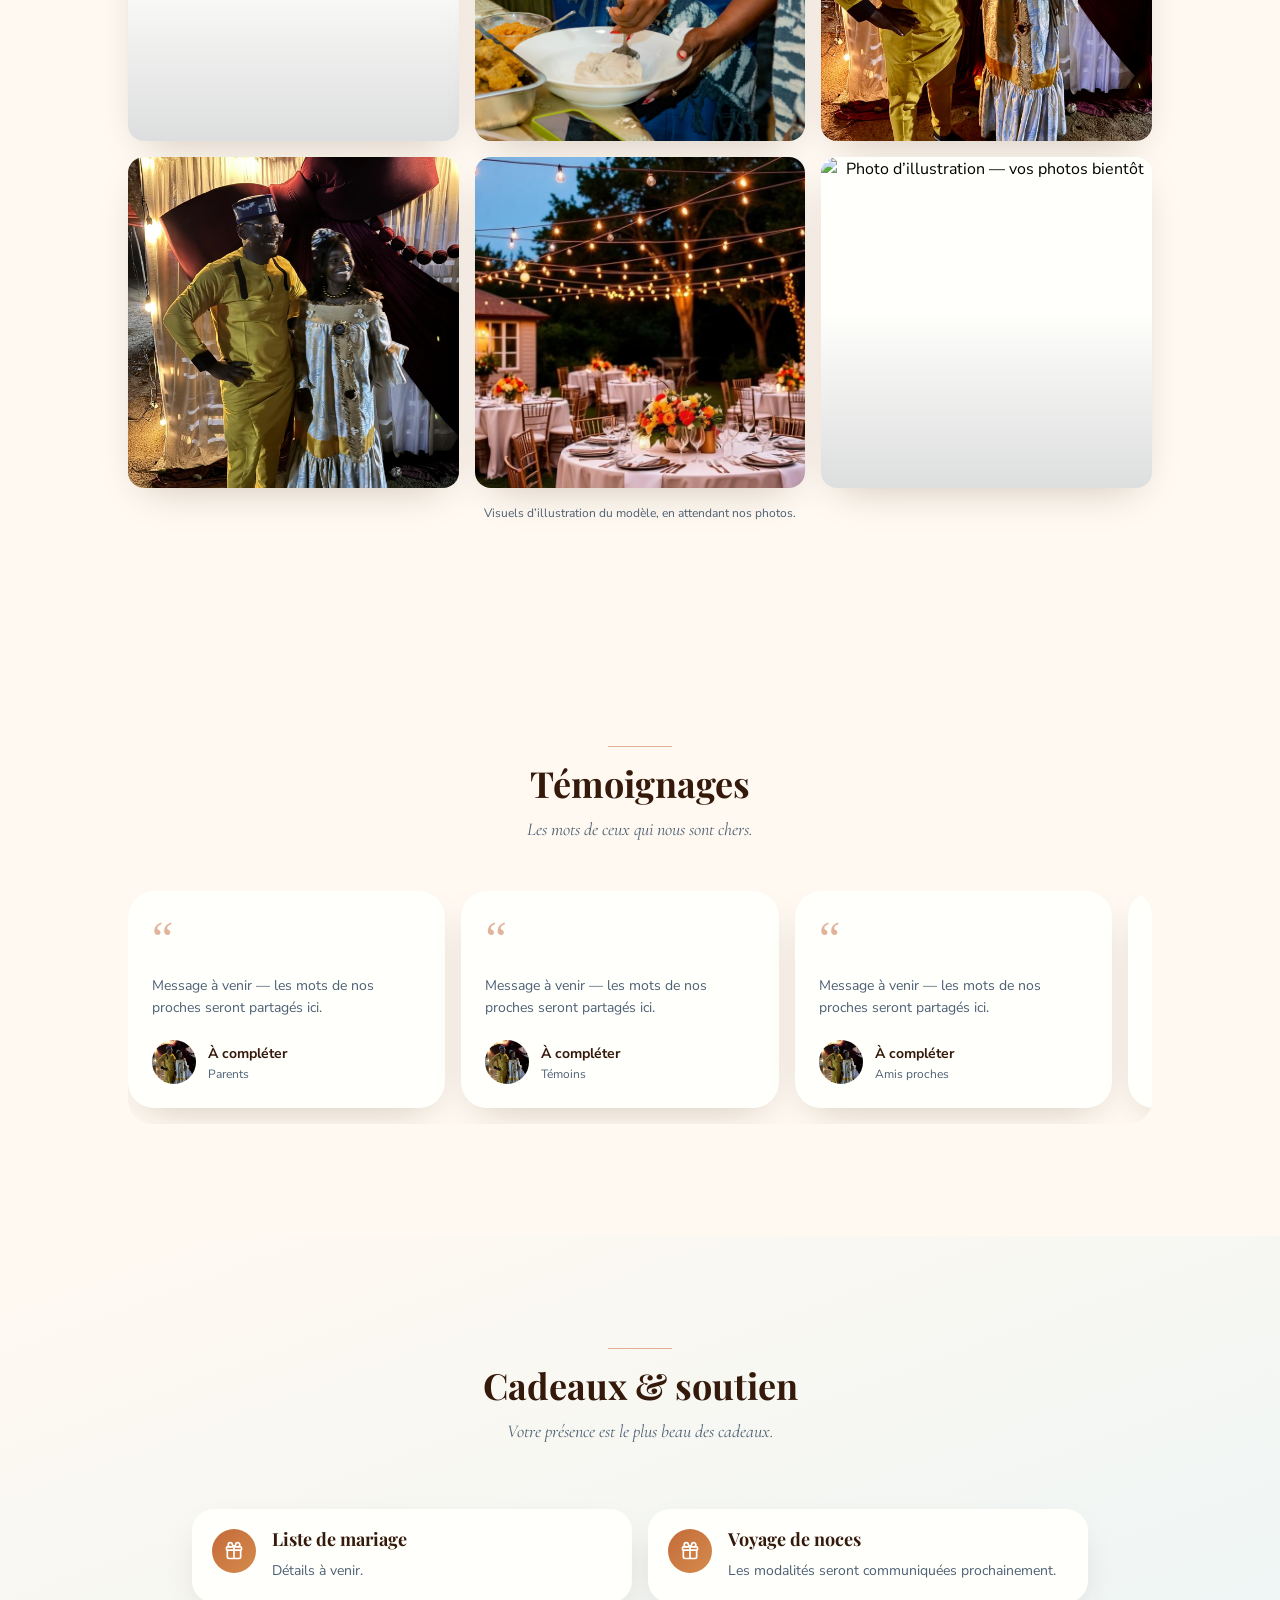
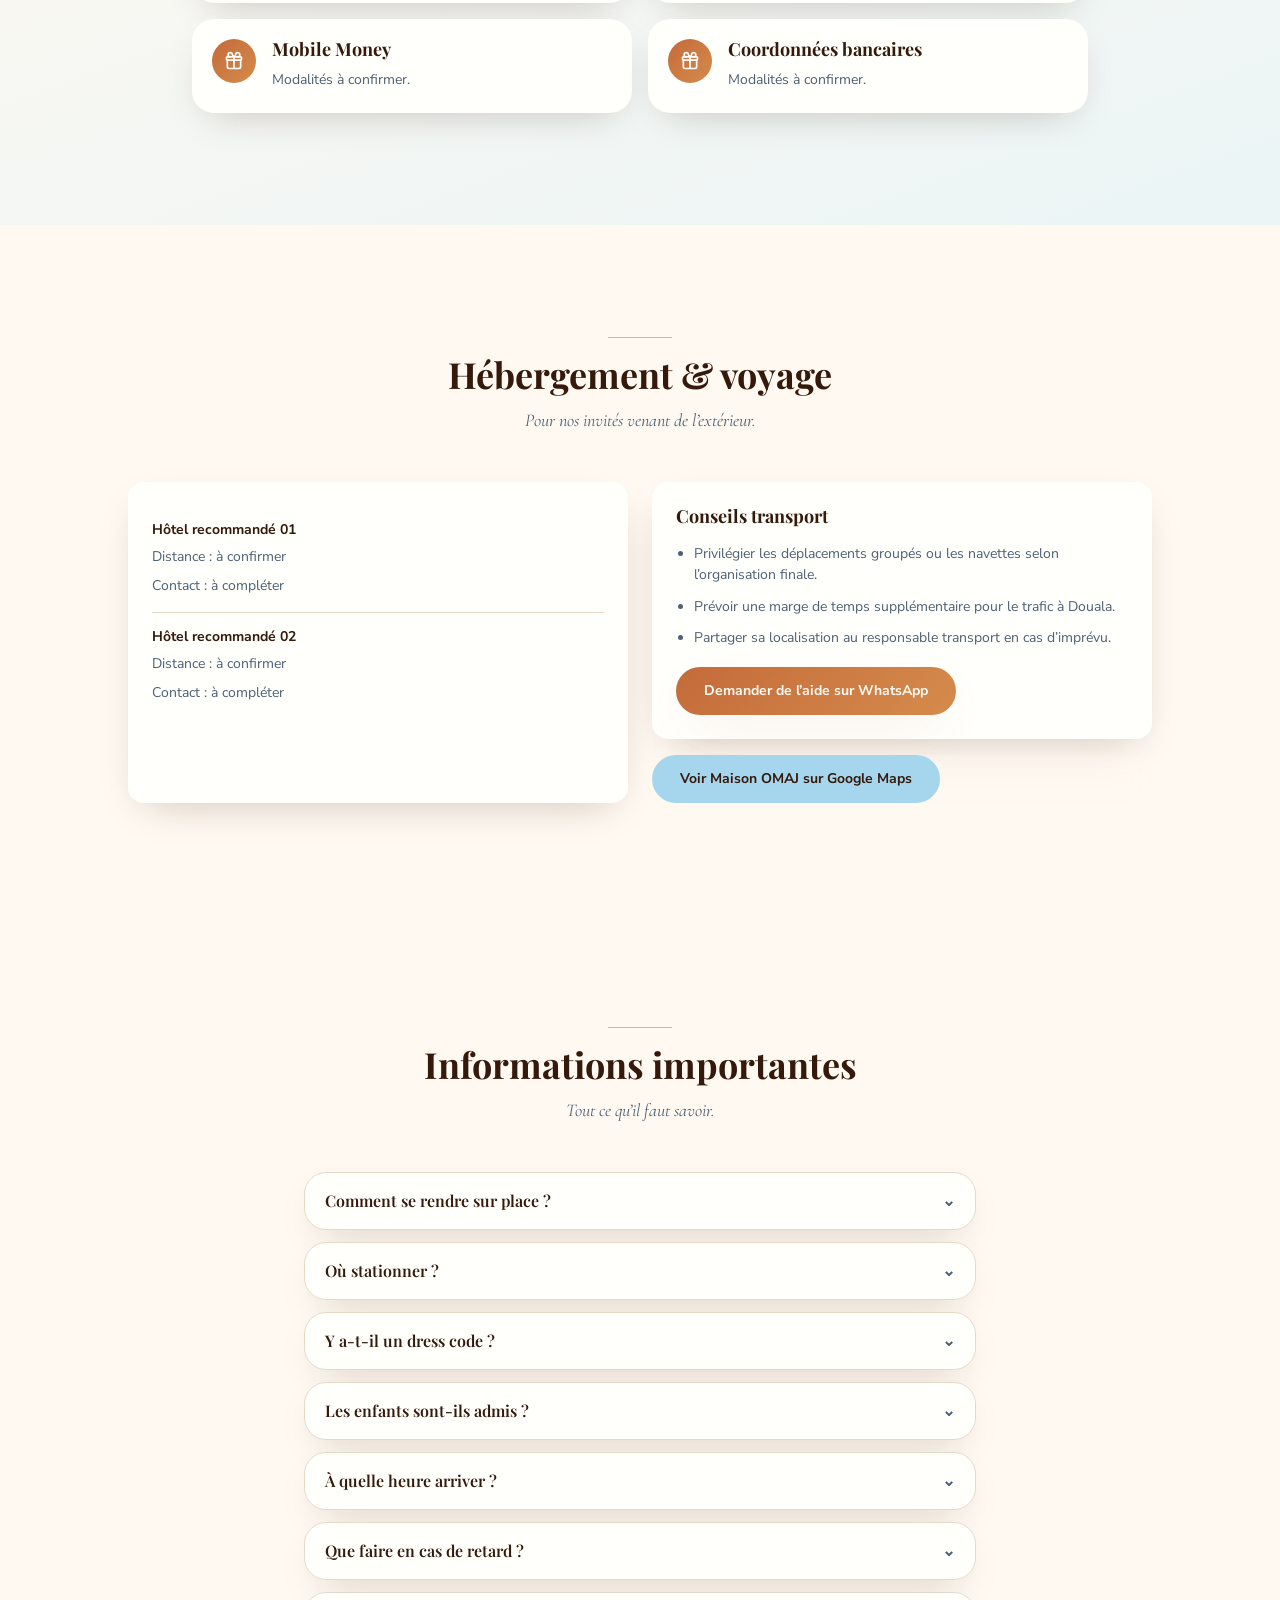
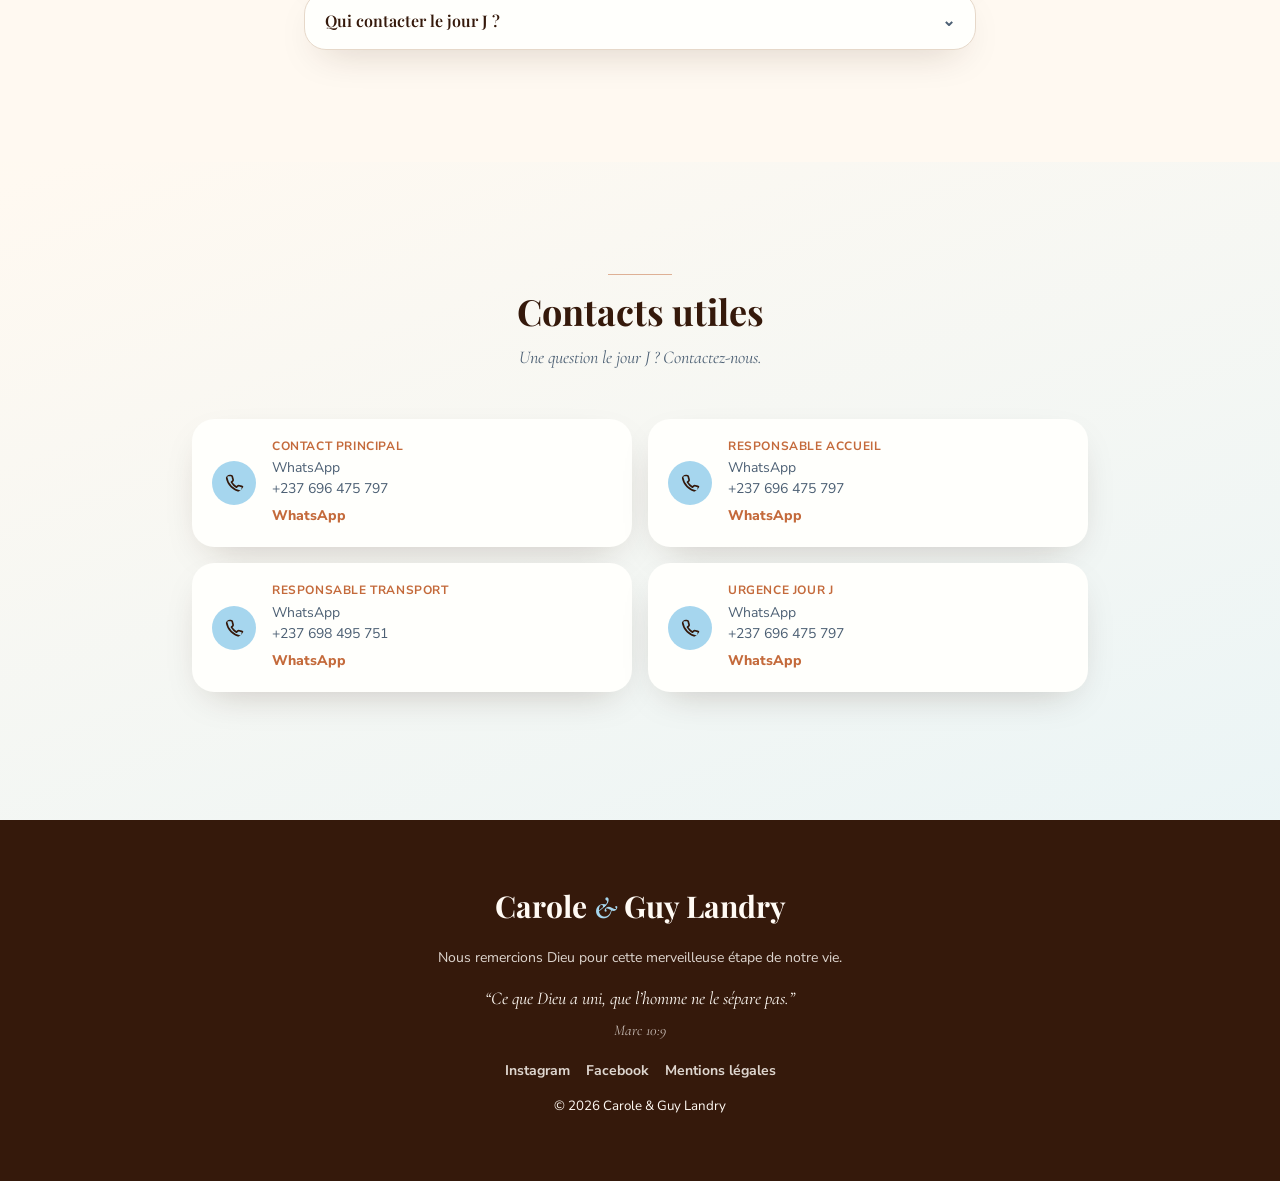
==== commit 4d6b6722: "Actualiser le programme à Maison OMAJ" ====
--- a/index.html
+++ b/index.html
@@ -209,7 +209,7 @@
               <p class="eyebrow" data-i18n="programEyebrow">Programme officiel</p>
               <h2 data-i18n="programTitle">Les temps forts de notre célébration</h2>
               <p class="section-intro font-display" data-i18n="programIntro">
-                Les horaires et adresses peuvent être affinés au fur et à mesure. Les cartes ci-dessous sont prêtes pour les mises à jour finales.
+                Trois moments pour célébrer ensemble à Maison OMAJ.
               </p>
             </div>
 
@@ -383,9 +383,9 @@
               <aside class="travel-sidebar">
                 <article class="map-card">
                   <span class="card-tag" data-i18n="travelMapTag">Carte interactive</span>
-                  <h3 data-i18n="travelMapTitle">Lieu du cocktail de célébration</h3>
+                  <h3 data-i18n="travelMapTitle">Lieu des célébrations</h3>
                   <p data-i18n="travelMapText">
-                    OMAJ, Boulevard Fadil, Douala, Cameroun.
+                    Maison OMAJ, Boulevard Fadil, Douala, Cameroun.
                   </p>
                   <a
                     class="button button-secondary"
@@ -394,7 +394,7 @@
                     rel="noreferrer"
                     data-i18n="travelMapButton"
                   >
-                    Voir OMAJ sur Google Maps
+                    Voir Maison OMAJ sur Google Maps
                   </a>
                 </article>
 
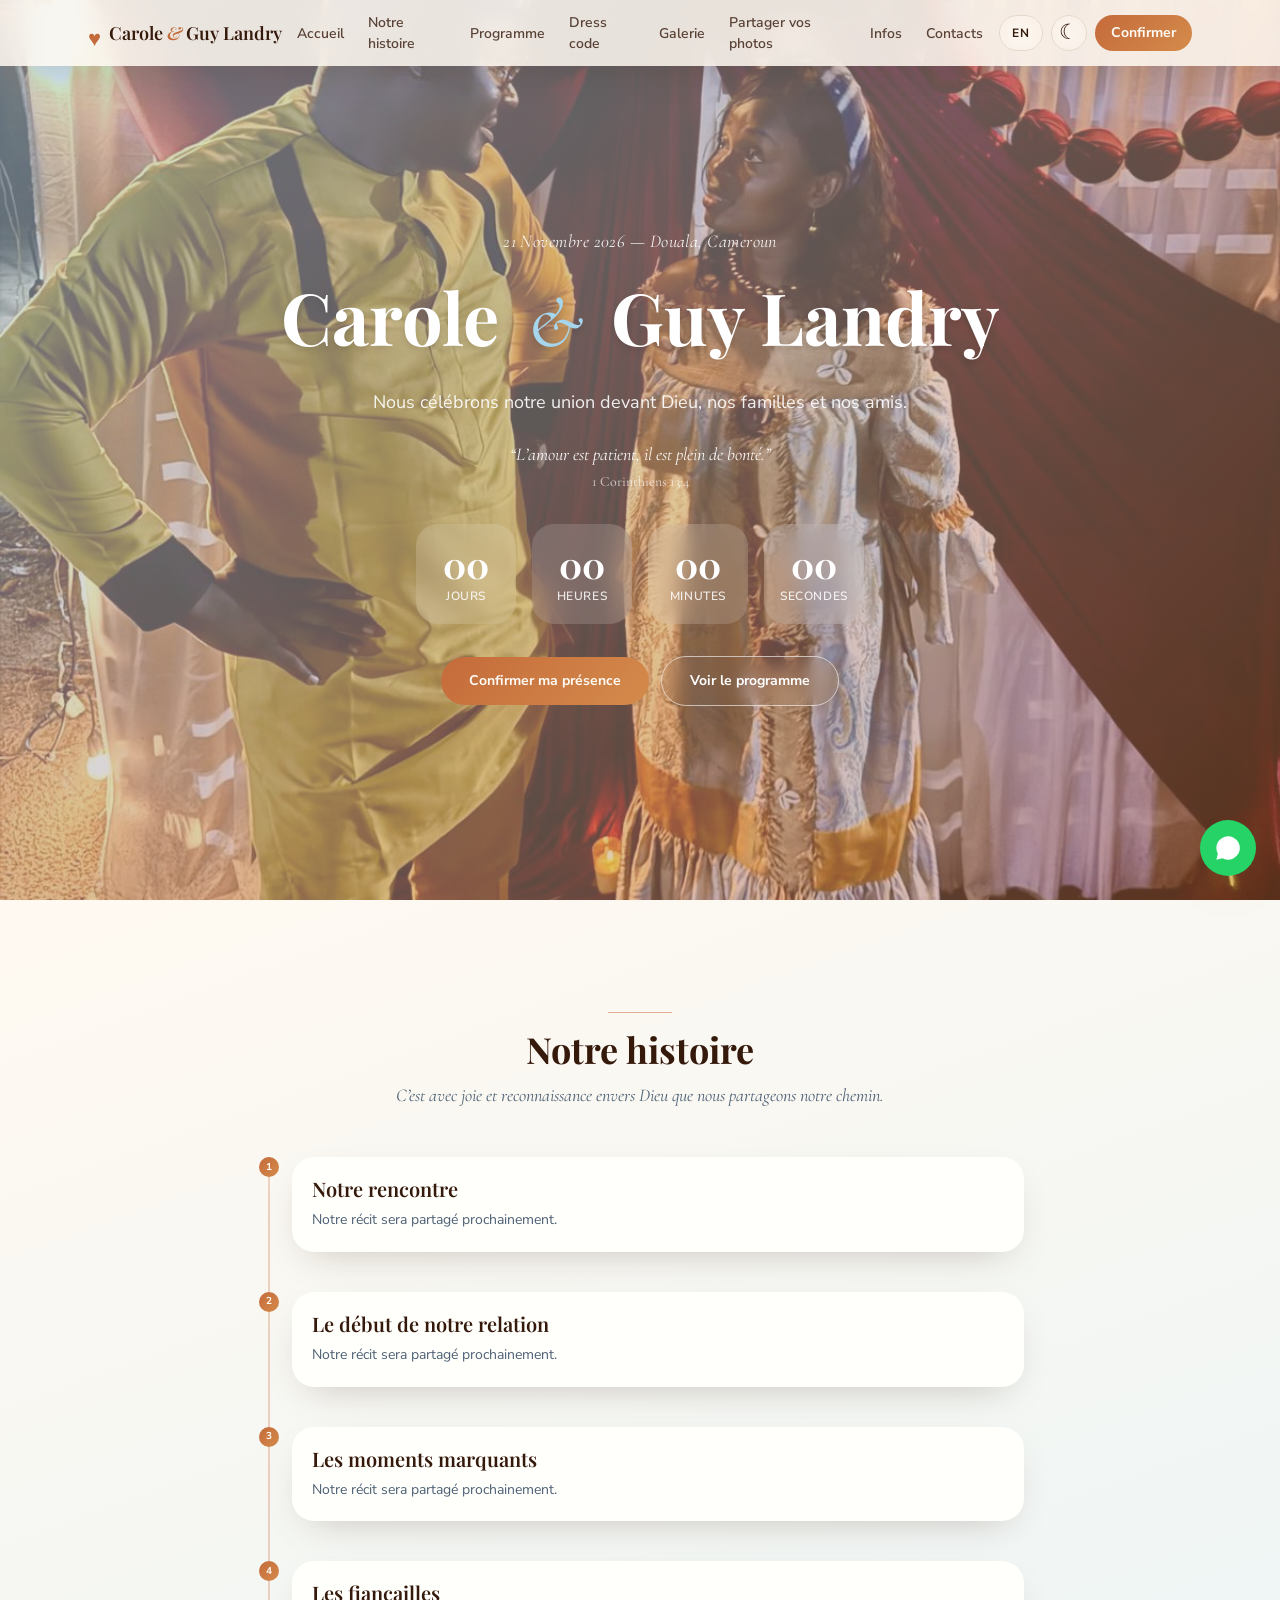
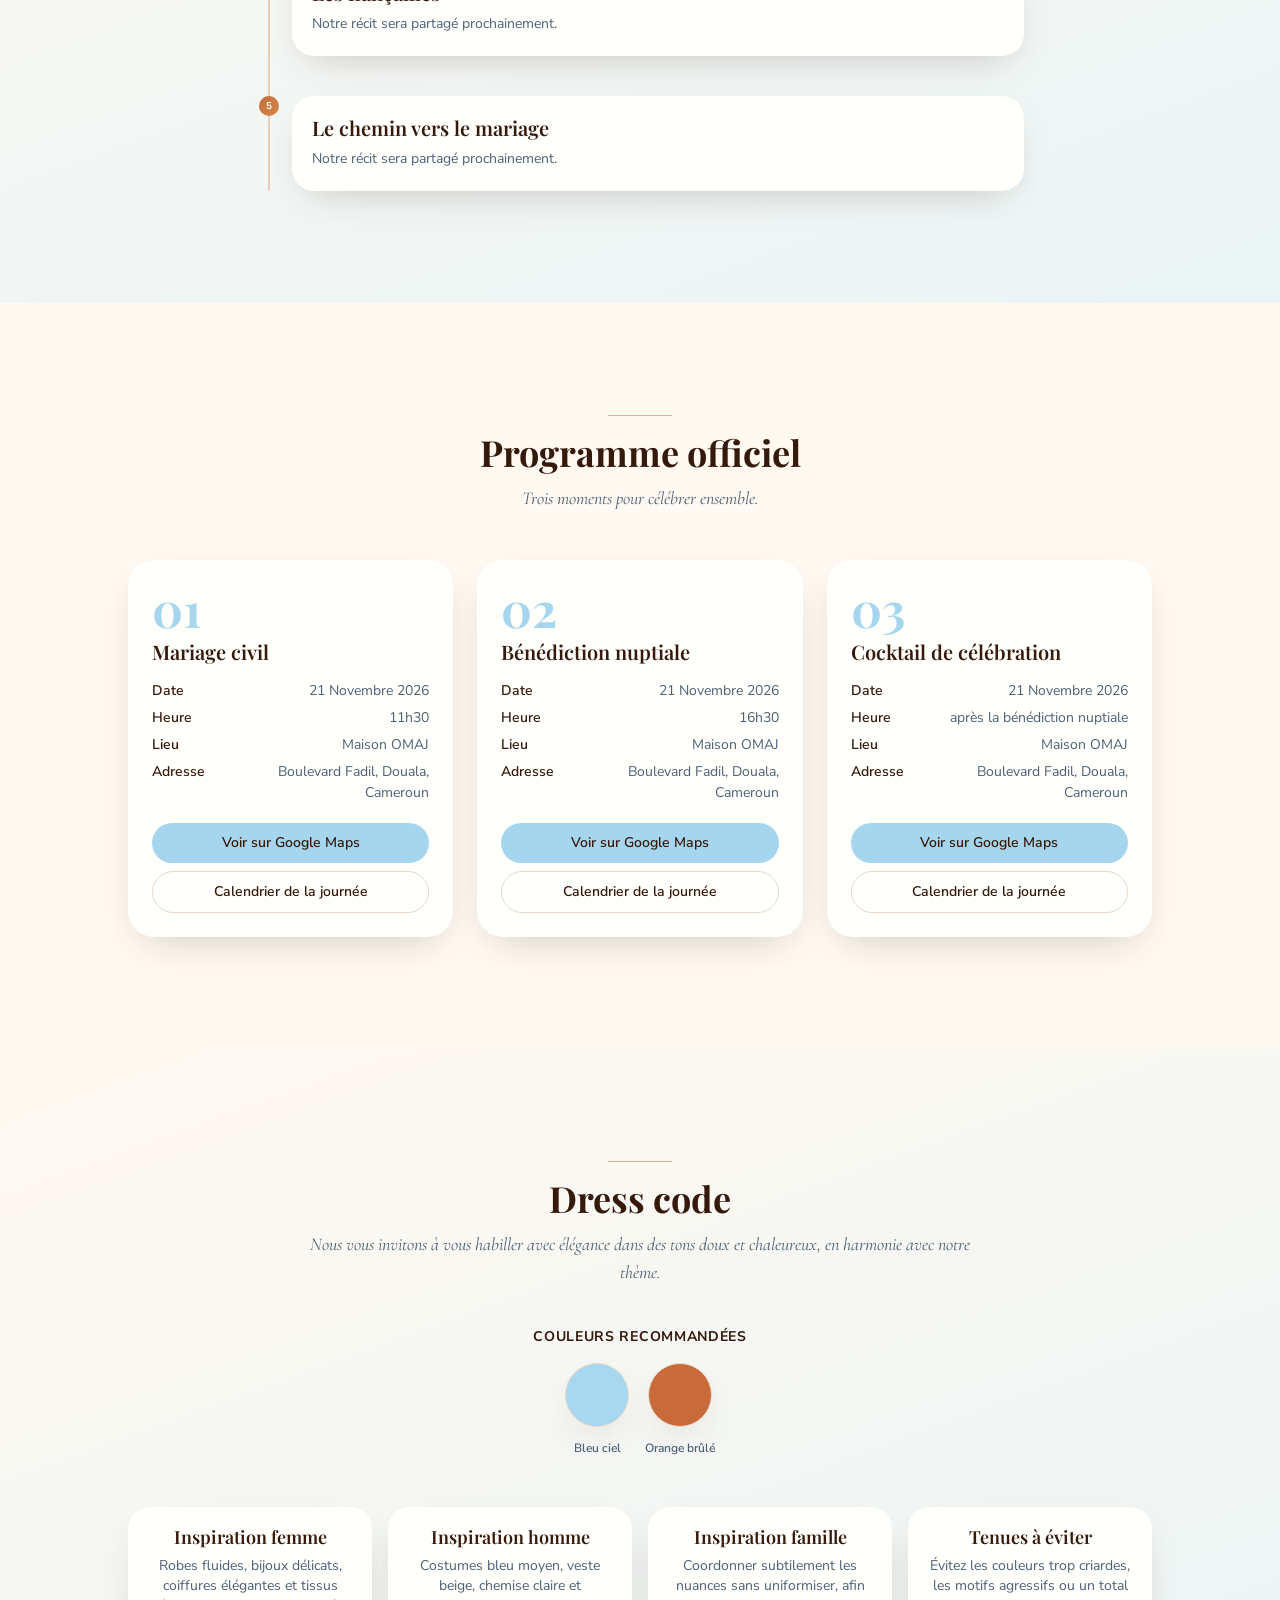
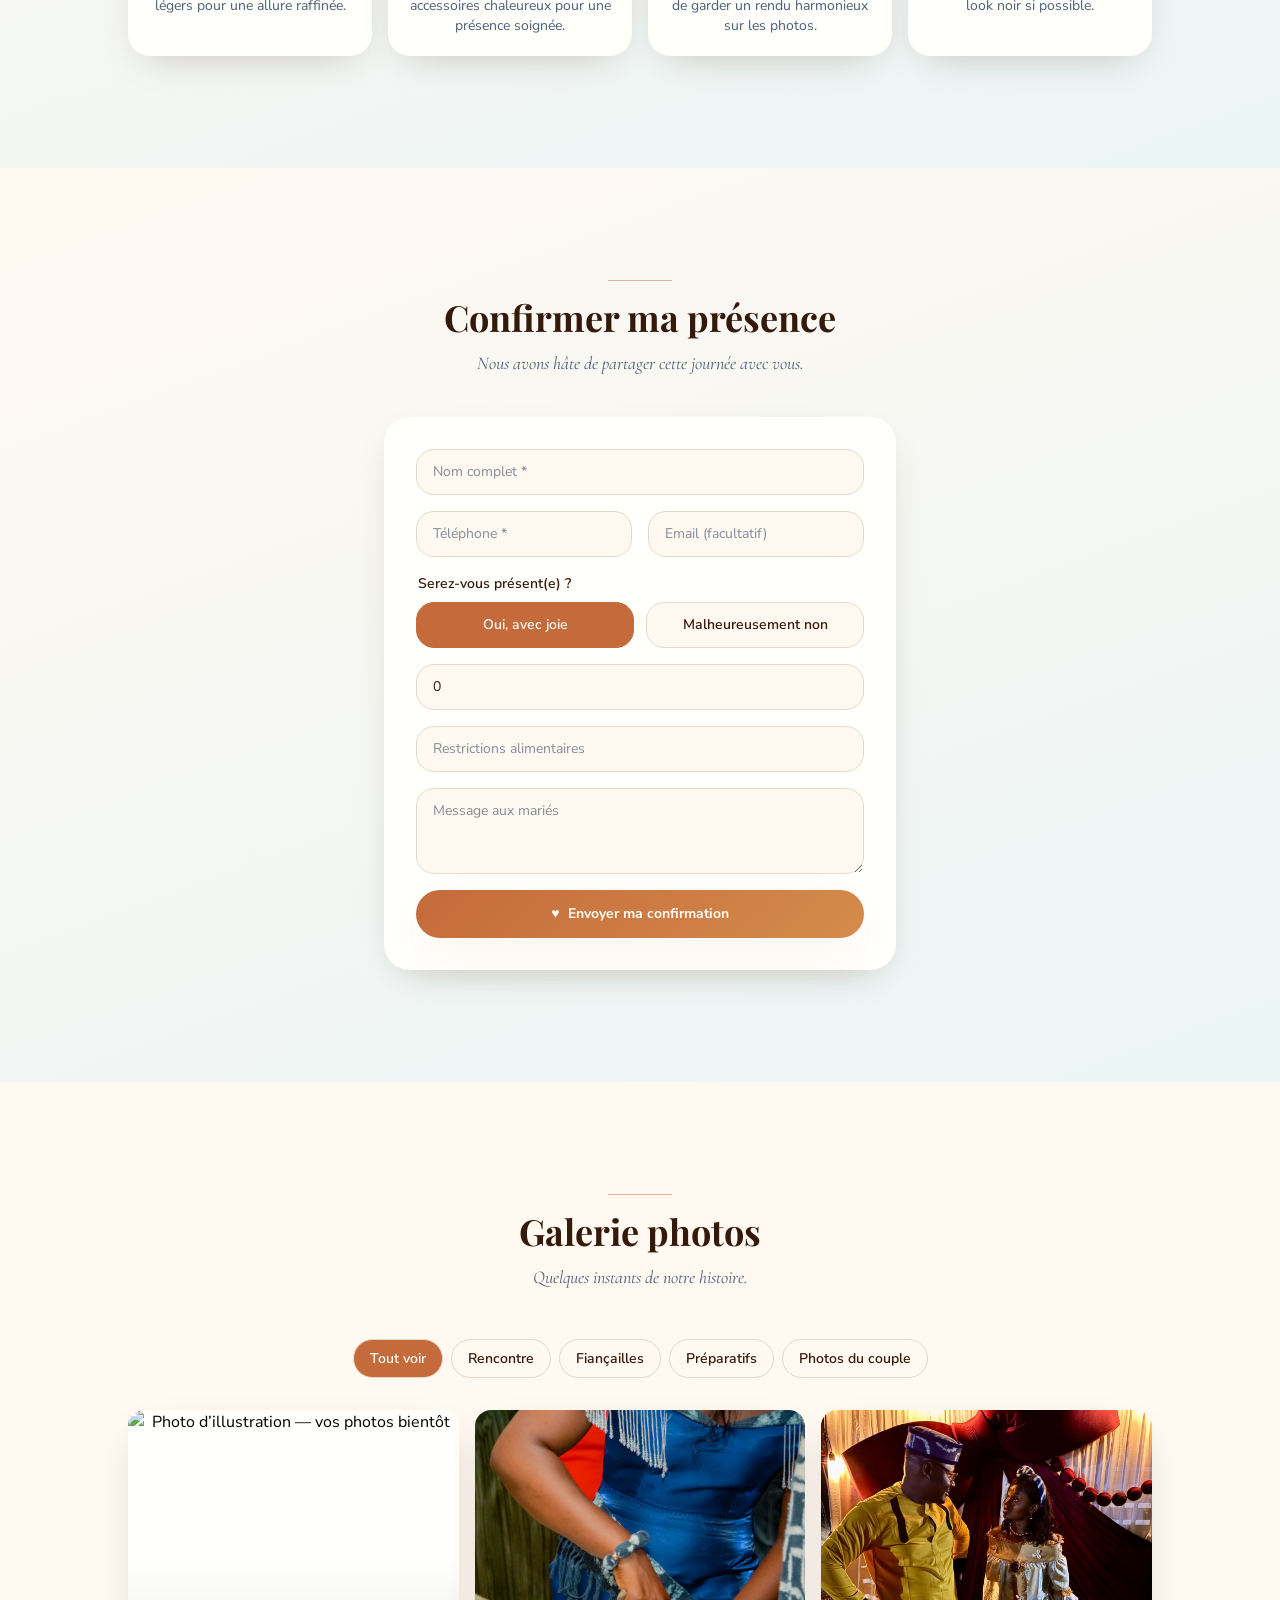
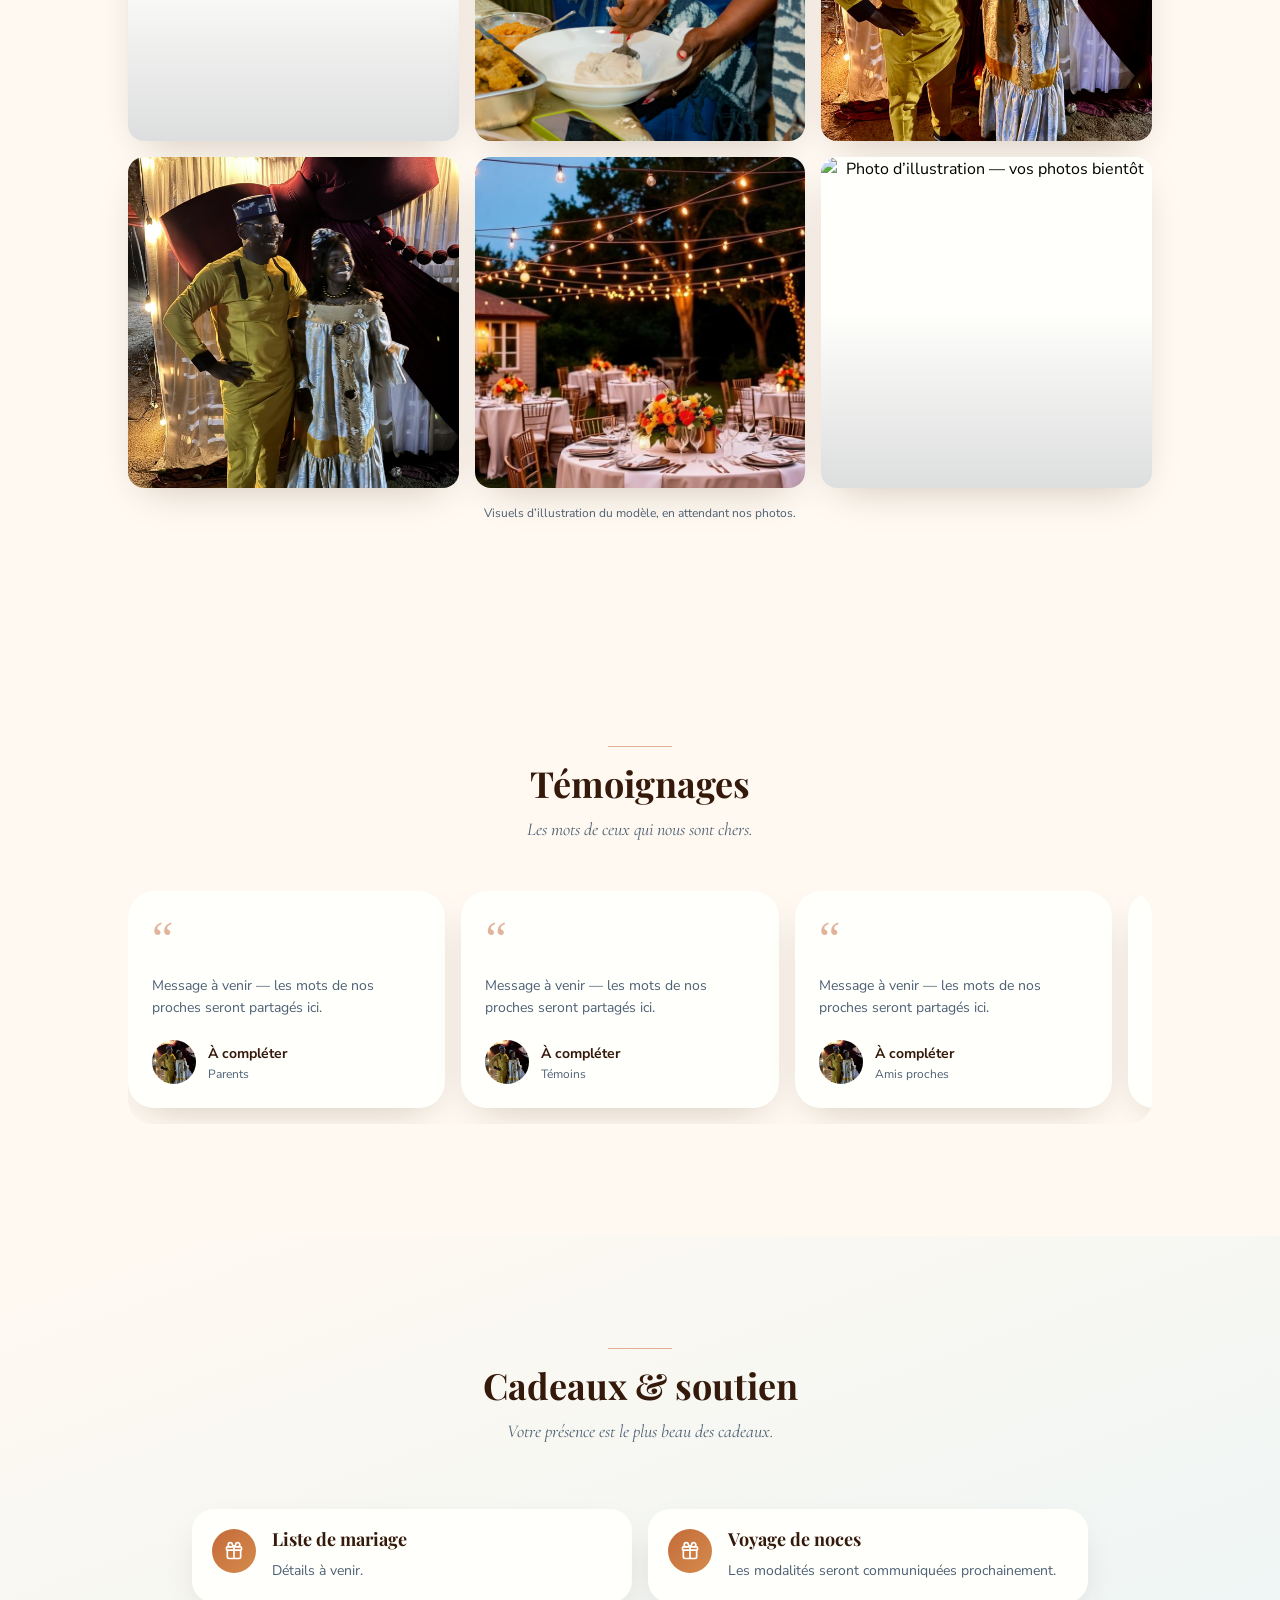
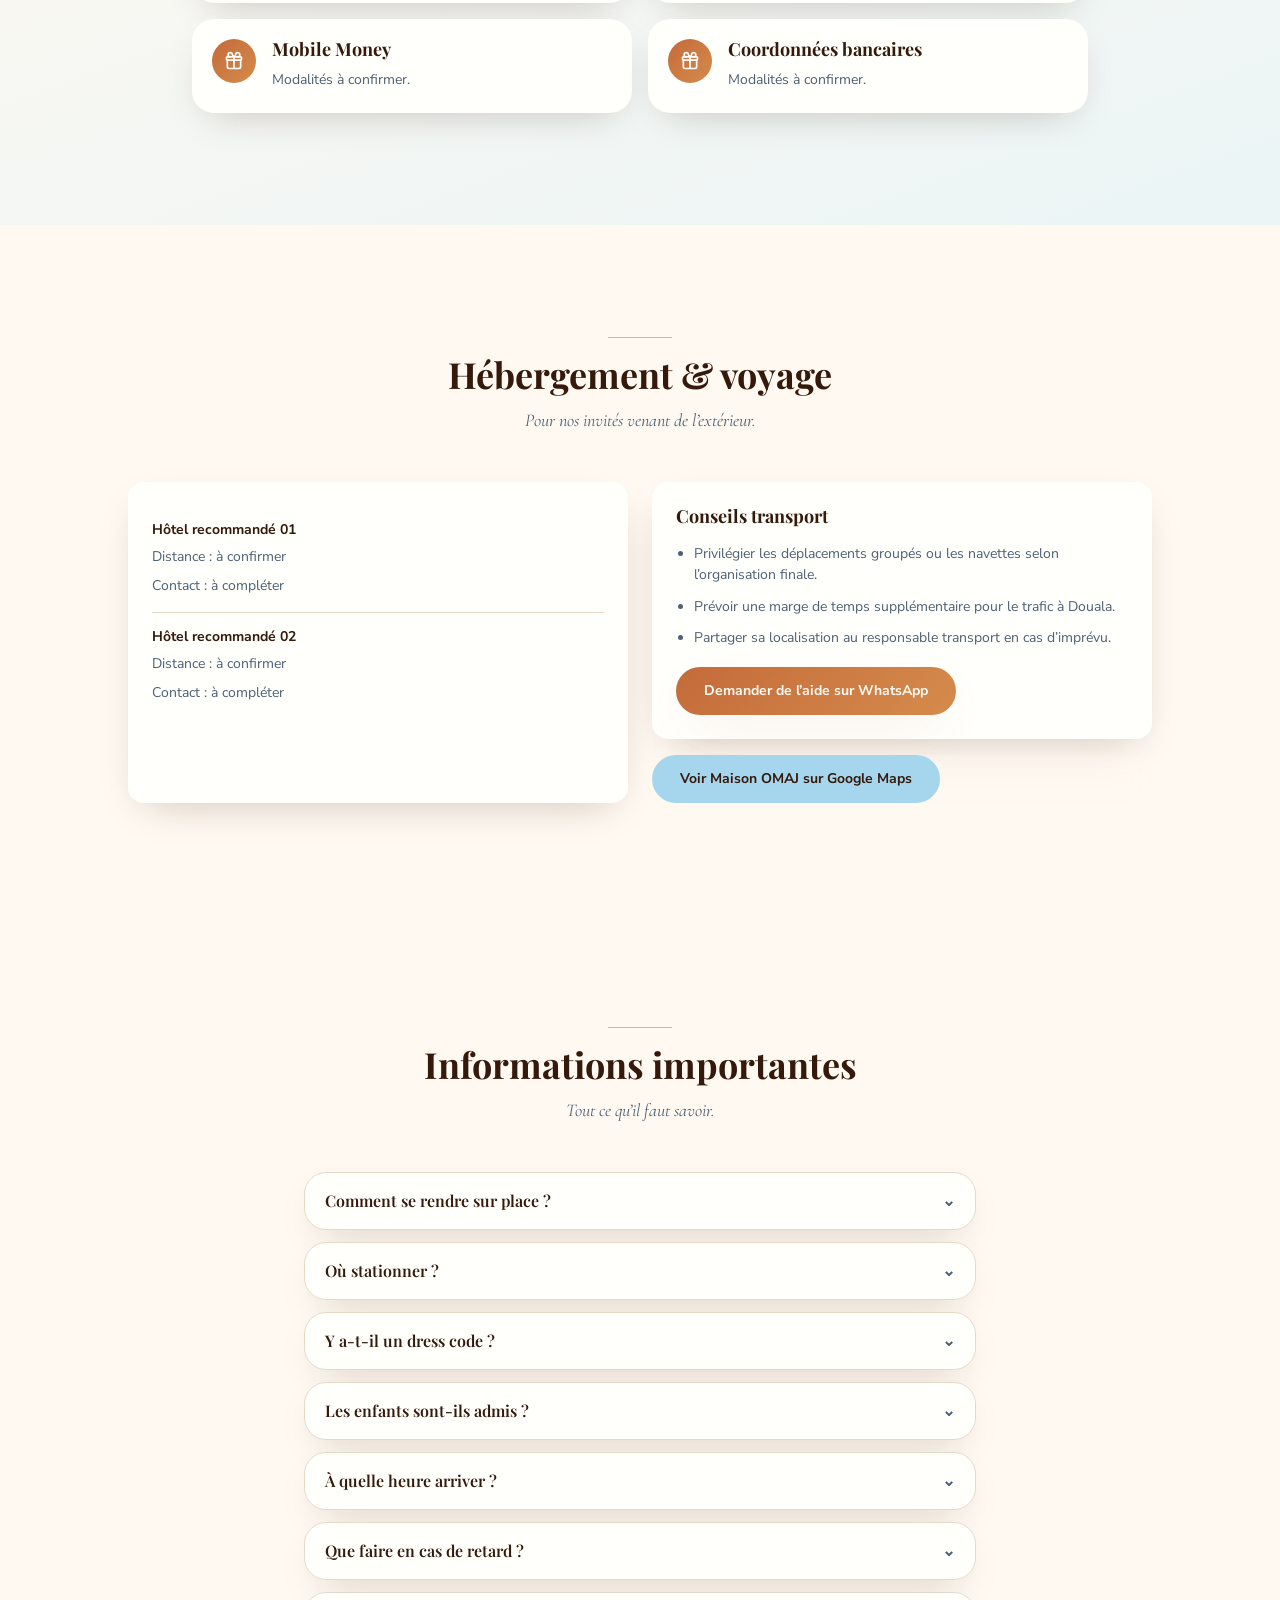
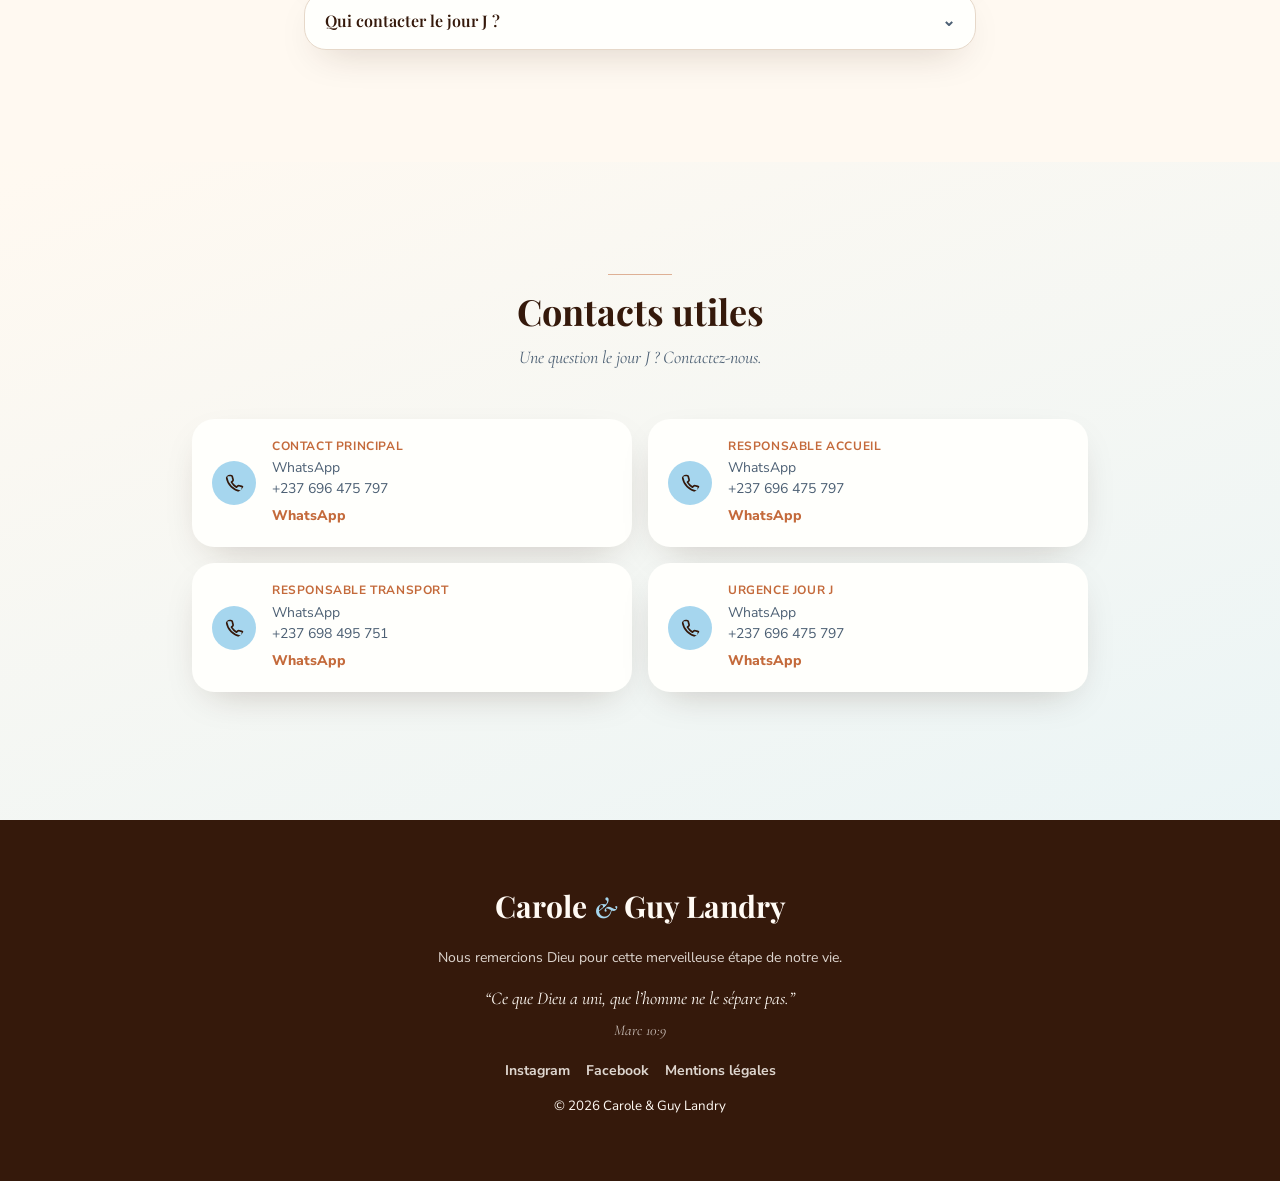
==== commit d7208d79: "feat: prepare guest wedding photo uploads" ====
--- a/index.html
+++ b/index.html
@@ -65,6 +65,7 @@
             <a href="#programme" data-i18n="navProgram">Programme</a>
             <a href="#dress-code" data-i18n="navDress">Dress code</a>
             <a href="#galerie" data-i18n="navGallery">Galerie</a>
+            <a href="photos/" data-i18n="navPhotos">Partager vos photos</a>
             <a href="#infos" data-i18n="navInfo">Infos</a>
             <a href="#contacts" data-i18n="navContacts">Contacts</a>
           </nav>
@@ -76,6 +77,7 @@
             <a href="#rsvp" data-i18n="navRsvp">RSVP</a>
             <a href="#dress-code" data-i18n="navDress">Dress code</a>
             <a href="#galerie" data-i18n="navGallery">Galerie</a>
+            <a href="photos/" data-i18n="navPhotos">Partager vos photos</a>
             <a href="#infos" data-i18n="navInfo">Infos</a>
             <a href="#contacts" data-i18n="navContacts">Contacts</a>
           </nav>
@@ -474,6 +476,7 @@
           <div class="footer-links">
             <a href="#accueil" data-i18n="footerHome">Accueil</a>
             <a href="#programme" data-i18n="footerProgram">Programme</a>
+            <a href="photos/" data-i18n="navPhotos">Partager vos photos</a>
             <a href="#rsvp" data-i18n="footerRsvp">RSVP</a>
             <a href="#contacts" data-i18n="footerContacts">Contacts</a>
           </div>
